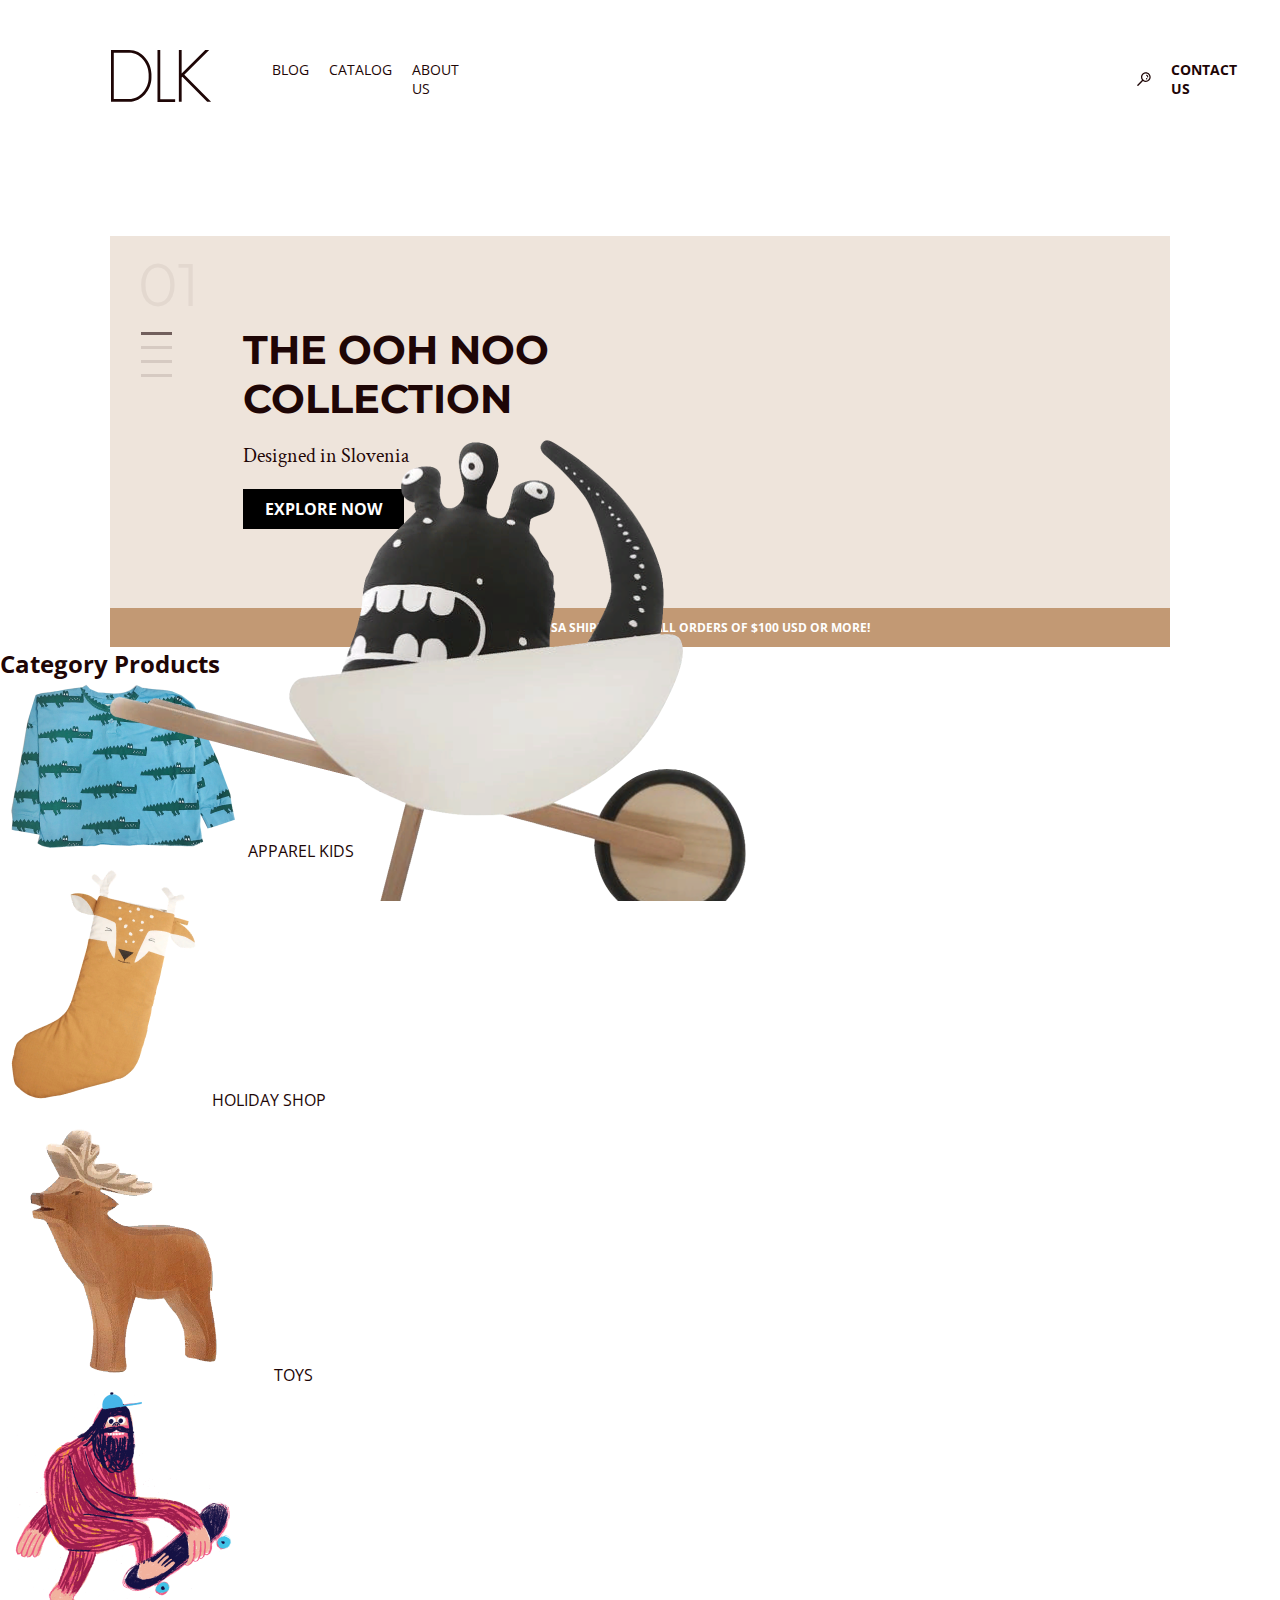
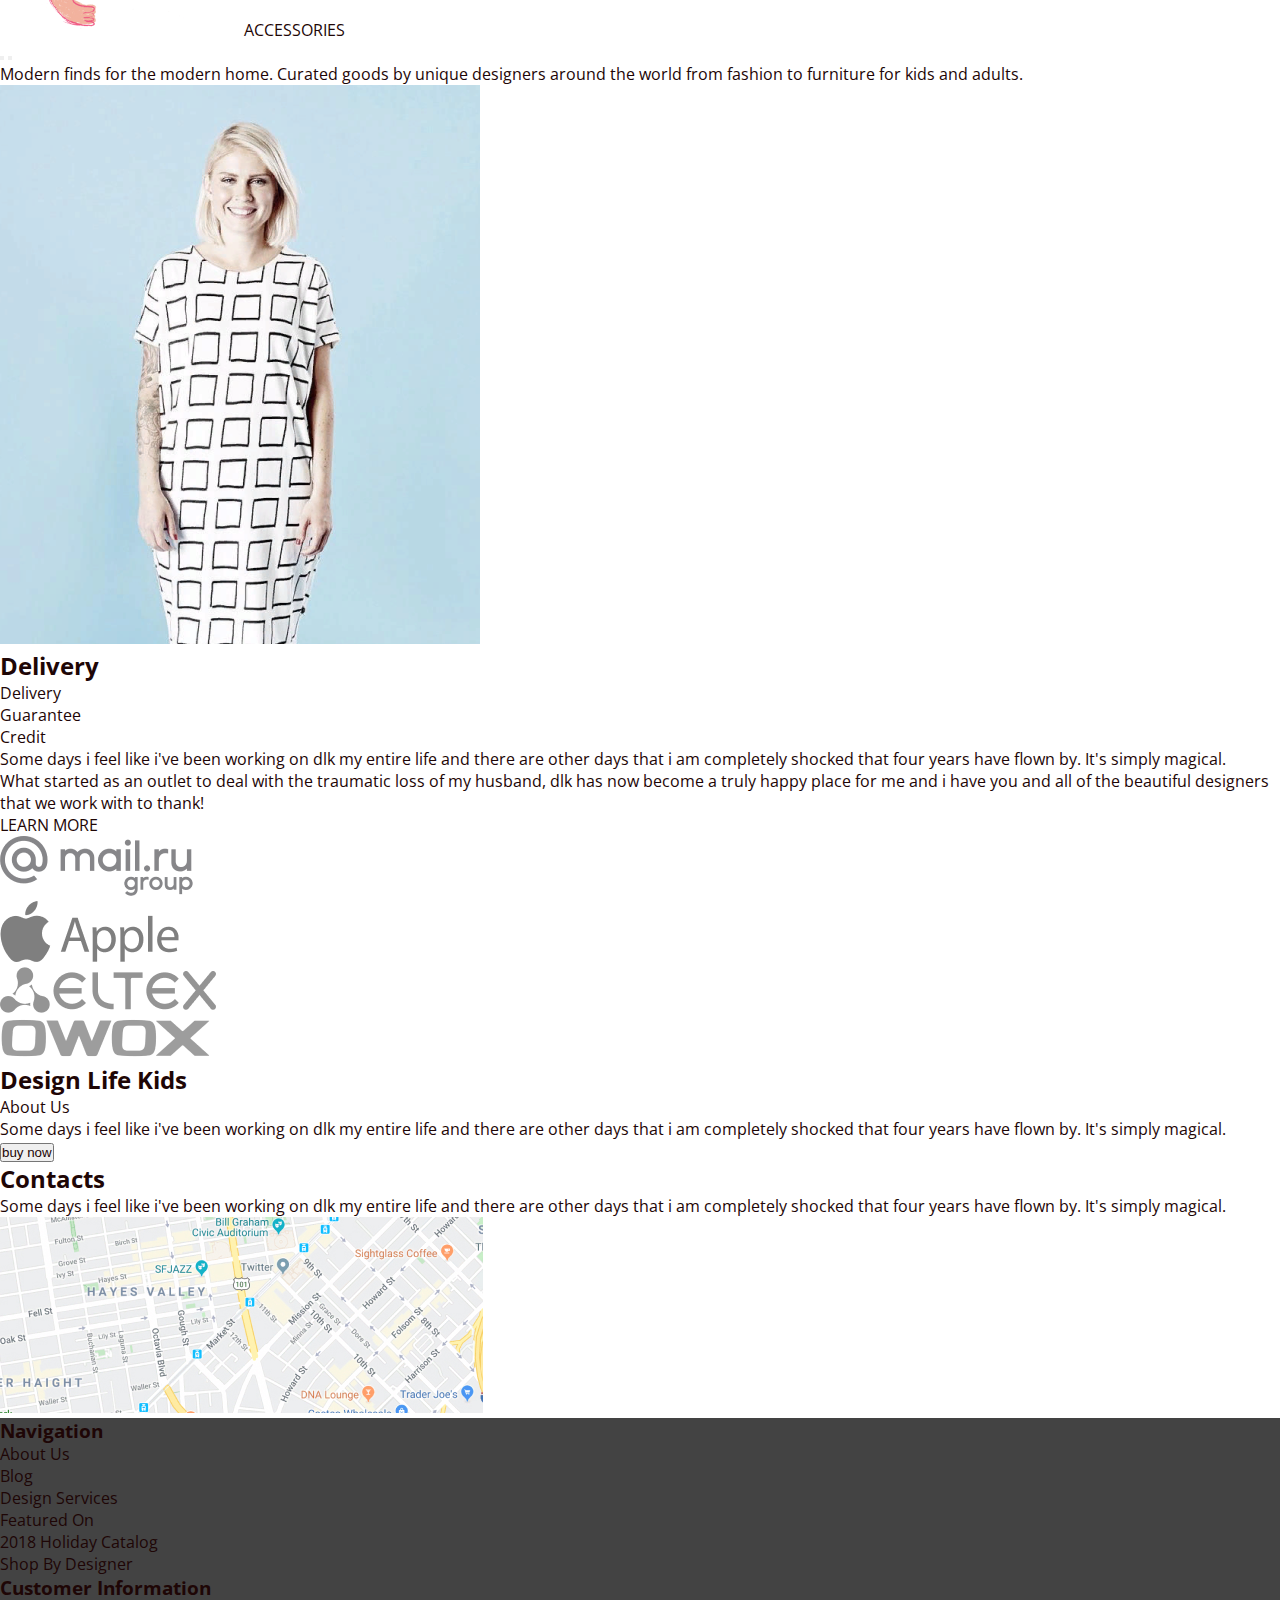
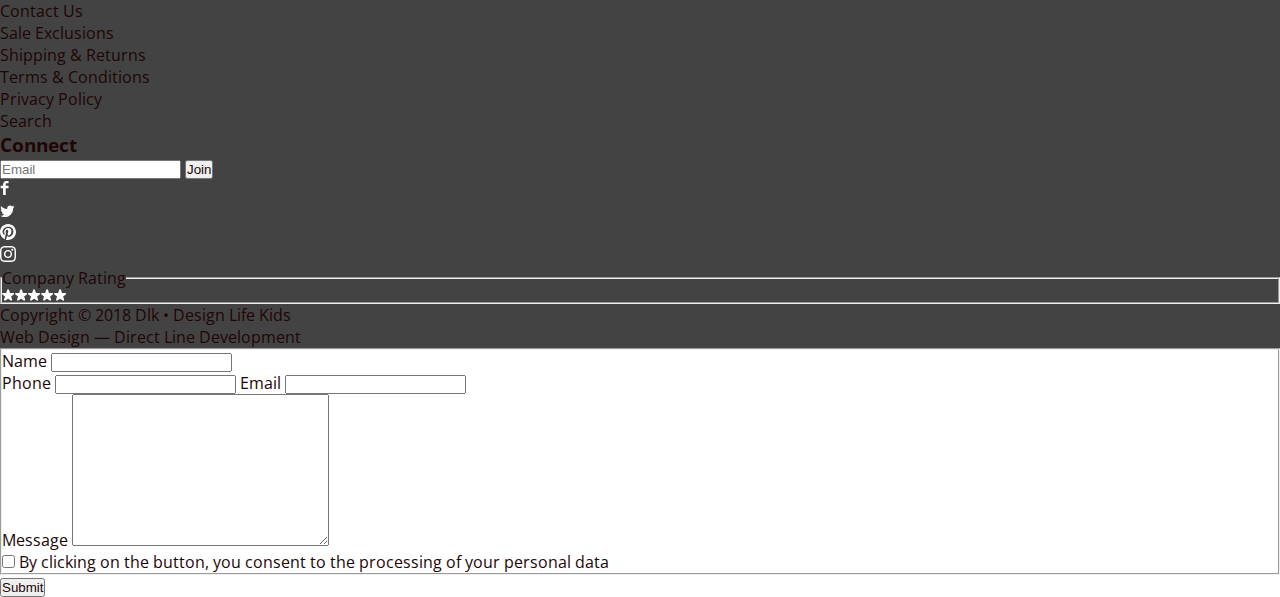
==== index.html @ d450fdfd "Стилизовала хедер и баннер" ====
<!DOCTYPE html>
<html lang="en">
<head>
    <meta charset="UTF-8">
    <meta http-equiv="X-UA-Compatible" content="IE=edge">
    <meta name="viewport" content="width=device-width, initial-scale=1.0">
    <link rel="preconnect" href="https://fonts.googleapis.com">
    <link rel="preconnect" href="https://fonts.gstatic.com" crossorigin>
    <link href="https://fonts.googleapis.com/css2?family=Open+Sans&display=swap" rel="stylesheet">
    <link href="https://fonts.googleapis.com/css2?family=Montserrat:wght@200;700&display=swap" rel="stylesheet">
    <link href="https://fonts.googleapis.com/css2?family=Crimson+Text:ital,wght@1,400;1,700&display=swap" rel="stylesheet">
    <link rel="stylesheet" href="/common.css">
    <link rel="stylesheet" href="/style.css">
    <title>DLK</title>
</head>
<body>
    <header class="header">
        <a href="/index.html">
            <svg width="102" height="52" viewBox="0 0 102 52" fill="none" xmlns="http://www.w3.org/2000/svg">
                <path fill-rule="evenodd" clip-rule="evenodd" d="M0.997559 0H19.1259C32.1442 0 41.4377 12.3713 41.4377 24.0356V27.7332C41.4377 39.3974 32.1442 51.7689 19.1259 51.7689H0.997559V0ZM38.6487 24.0356C38.6487 13.5132 30.2391 2.77333 19.1259 2.77333H3.78653V48.9956H19.1259C30.2391 48.9956 38.6487 38.2557 38.6487 27.7333V24.0356Z" fill="#1E0606"/>
                <path d="M47.4805 0H50.2694V49.2267H65.144V52H47.4805V0Z" fill="#1E0606"/>
                <path d="M68.8626 0V51.7689H71.6516V27.3833L72.3362 26.7025L97.1676 51.7689H101.083L74.3083 24.7414L99.1893 0H95.2451L71.6516 23.4612V0H68.8626Z" fill="#1E0606"/>
                </svg>
        </a>
        <nav class="nav">
          <ul class="nav__list">
            <li class="nav__list_item">
                <a href="/pages/blog.html">Blog</a>
            </li>
            <li class="nav__list_item">
                <a href="/pages/catalog.html">Catalog</a>
            </li>
            <li class="nav__list_item">
                <a href="#">About Us</a>
            </li>
          </ul>  
        </nav>
            <a href="/pages/contact.html" class="contact">
                <svg width="18" height="18" viewBox="0 0 18 18" fill="none" xmlns="http://www.w3.org/2000/svg">
                    <path d="M11.2614 0.26001C7.83851 0.26001 5.05615 3.08001 5.05615 6.52001C5.05615 7.98001 5.55657 9.30002 6.37727 10.38L0.492277 16.32C0.151988 16.68 0.151988 17.24 0.492277 17.58C0.67243 17.76 0.892618 17.84 1.1128 17.84C1.35301 17.84 1.57319 17.76 1.75334 17.58L7.63834 11.62C8.65921 12.36 9.90026 12.78 11.2414 12.78C14.6643 12.78 17.4467 9.96001 17.4467 6.52001C17.4667 3.06001 14.6843 0.26001 11.2614 0.26001ZM11.2614 11.2C8.71926 11.2 6.65751 9.10001 6.65751 6.52001C6.65751 3.94001 8.71926 1.84001 11.2614 1.84001C13.8036 1.84001 15.8653 3.94001 15.8653 6.52001C15.8653 9.10001 13.8036 11.2 11.2614 11.2ZM14.364 6.60001C14.324 6.94001 14.0238 7.20001 13.6835 7.20001C13.6434 7.20001 13.6234 7.20001 13.5834 7.20001C13.2031 7.14001 12.9428 6.80001 12.9829 6.42001C13.123 5.38001 11.962 4.84001 11.902 4.82001C11.5617 4.66001 11.4015 4.24001 11.5617 3.90001C11.7218 3.56001 12.1221 3.40001 12.4825 3.54001C12.5625 3.56001 14.6443 4.52001 14.364 6.60001ZM12.9028 8.12001C13.0429 8.26001 13.143 8.48002 13.143 8.68002C13.143 8.90002 13.0629 9.10001 12.9028 9.24002C12.7627 9.38002 12.5425 9.48002 12.3423 9.48002C12.1422 9.48002 11.922 9.40001 11.7819 9.24002C11.6417 9.10001 11.5417 8.88002 11.5417 8.68002C11.5417 8.48002 11.6217 8.26001 11.7819 8.12001C11.922 7.98001 12.1422 7.88002 12.3423 7.88002C12.5425 7.88002 12.7427 7.96001 12.9028 8.12001Z" fill="#1E0606"/>
                    </svg>
                    
                Contact  Us
            </a>
    </header>
    <main>
        <section class="container">
            <div class="banner__wrapper">
                <span class="banner__number">01</span>
            <ul class="banner__stick">
                <li>
                    <button class="stick-1"></button>
                </li>
                <li>
                    <button class="stick-2"></button>
                </li>
                <li>
                    <button class="stick-3"></button>
                </li>
                <li>
                    <button class="stick-4"></button>
                </li>
            </ul>
            <div class="banner__description">
                <h1>THE OOH NOO<br>COLLECTION</h1>
                <p class="design italic small">Designed in Slovenia</p>
                <a class="banner__link bold" href="#">EXPLORE NOW</a>
            </div>
            <img class="banner__image" src="/static/images/monster.png" alt="banner image">
            </div>
            <div class="banner__shipping">
                <p class="banner__shipping_text bold">Free (continental) USA shipping on all orders of $100 USD or more!</p>
            </div>
        </section>
        <section>
            <h2>Category Products</h2>
            <ul>
                <li>
                    <img src="/static/images/apparel_kids.png" alt="apparel kids pic">
                    <a href="#">APPAREL KIDS</a>
                </li>
                <li>
                    <img src="/static/images/holiday_shop.png" alt="holiday shop pic">
                    <a href="#">HOLIDAY SHOP</a>
                </li>
                <li>
                    <img src="/static/images/toys.png" alt="toys pic">
                    <a href="/pages/toys.html">TOYS</a>
                </li>
                <li>
                    <img src="/static/images/accessories.png" alt="accessories pic">
                    <a href="#">ACCESSORIES</a>
                </li>
            </ul>
            <div>
                <button type="button" class="button-left"></button>
                <button type="button" class="button-right"></button>
                <p>Modern finds for the modern home. Curated goods by unique designers around the world from fashion to furniture for kids and adults.</p>
            </div>
        </section>
        <section>
            <img src="/static/images/woman.png" alt="delivery section image">
            <h2>Delivery</h2>
            <p>Delivery</p>
            <p>Guarantee</p>
            <p>Credit</p>
            <p>Some days i feel like i've been working on dlk my entire life and there are other days that i am completely shocked that four years have flown by. It's simply magical.</p>
            <p>What started as an outlet to deal  with the traumatic loss of my husband, dlk has now become a truly happy place for me and i have you and all of the beautiful designers that we work with to thank!</p>
            <a href="#">LEARN MORE</a>
        </section>
        <section>
            <ul>
                <li>
                    <img src="/static/images/mail.png" alt="mail.ru group">
                </li>
                <li>
                    <img src="/static/images/apple.png" alt="apple">
                </li>
                <li>
                    <img src="/static/images/eltex.png" alt="eltex">
                </li>
                <li>
                    <img src="/static/images/owox.png" alt="owox">
                </li>
            </ul>
        </section>
        <section>
            <h2>Design Life Kids</h2>
            <p>About Us</p>
            <p>Some days i feel like i've been working on dlk my entire life and there are other days that i am completely shocked that four years have flown by. It's simply magical.  </p>
            <button type="button">buy now</button>
        </section>
        <section>
            <h2>Contacts</h2>
            <p>Some days i feel like i've been working on dlk my entire life and there are other days that i am completely shocked that four years have flown by. It's simply magical.</p>
            <img src="/static/images/map.jpg" alt="map">
        </section>
    </main>
    <footer class="footer">
        <section>
            <h3>Navigation</h3>
            <ul>
                <li>
                    <a href="#">About Us</a>
                </li>
                <li>
                    <a href="/pages/blog.html">Blog</a>
                </li>
                <li>
                    <a href="#">Design Services</a>
                </li>
                <li>
                    <a href="#">Featured On</a>
                </li>
                <li>
                    <a href="#">2018 Holiday Catalog</a>
                </li>
                <li>
                    <a href="#">Shop By Designer</a>
                </li>
            </ul>
        </section>
        <section>
            <h3>Customer Information</h3>
            <ul>
                <li>
                    <a href="/pages/contact.html">Contact Us</a>
                </li>
                <li>
                    <a href="#">Sale Exclusions</a>
                </li>
                <li>
                    <a href="#">Shipping & Returns</a>
                </li>
                <li>
                    <a href="#">Terms & Conditions</a>
                </li>
                <li>
                    <a href="#">Privacy Policy</a>
                </li>
                <li>
                    <a href="#">Search</a>
                </li>
            </ul>
        </section>
        <section>
            <h3>Connect</h3>
            <form action="#">
                <input type="email" placeholder="Email">
                <button type="submit">Join</button>
            </form>
            <ul>
                <li>
                    <a href="http://facebook.com">
                        <svg width="9" height="16" viewBox="0 0 9 16" fill="none" xmlns="http://www.w3.org/2000/svg">
                            <path fill-rule="evenodd" clip-rule="evenodd" d="M8.55271 3.36723H6.29671C6.03071 3.36723 5.73372 3.71723 5.73372 4.18523V5.81423H8.55271V8.13523H5.73372V15.1052H3.07071V8.13523H0.657715V5.81423H3.07071V4.44723C3.07071 2.48823 4.43171 0.894226 6.29671 0.894226H8.55271V3.36723Z" fill="white"/>
                        </svg>
                    </a>
                </li>
                <li>
                    <a href="http://twitter.com">
                        <svg width="15" height="13" viewBox="0 0 15 13" fill="none" xmlns="http://www.w3.org/2000/svg">
                            <path fill-rule="evenodd" clip-rule="evenodd" d="M13.1006 3.28912C13.1056 3.41612 13.1096 3.54312 13.1096 3.67212C13.1096 7.57612 10.1366 12.0781 4.70258 12.0781C3.03458 12.0781 1.48058 11.5881 0.173584 10.7501C0.406584 10.7771 0.641584 10.7911 0.879584 10.7911C2.26358 10.7911 3.53758 10.3181 4.54858 9.52512C3.25558 9.50212 2.16558 8.64812 1.78758 7.47512C1.96858 7.51012 2.15458 7.52712 2.34458 7.52712C2.61358 7.52712 2.87458 7.49212 3.12258 7.42412C1.77158 7.15212 0.751584 5.95912 0.751584 4.52712V4.49012C1.15058 4.71112 1.60758 4.84412 2.09158 4.85912C1.29858 4.33012 0.777584 3.42612 0.777584 2.40012C0.777584 1.85912 0.922584 1.35212 1.17658 0.916122C2.63258 2.70312 4.81058 3.87912 7.26558 4.00212C7.21558 3.78512 7.19058 3.56012 7.19058 3.32812C7.19058 1.69712 8.51258 0.375122 10.1446 0.375122C10.9936 0.375122 11.7616 0.732122 12.2996 1.30712C12.9736 1.17612 13.6056 0.930122 14.1766 0.590122C13.9556 1.28112 13.4886 1.85912 12.8766 2.22512C13.4746 2.15412 14.0446 1.99612 14.5756 1.76012C14.1776 2.35212 13.6776 2.87312 13.1006 3.28912Z" fill="white"/>
                        </svg>
                    </a>
                </li>
                <li>
                    <a href="http://pinterest.com">
                        <svg width="16" height="16" viewBox="0 0 16 16" fill="none" xmlns="http://www.w3.org/2000/svg">
                            <path fill-rule="evenodd" clip-rule="evenodd" d="M8.00047 0C3.58252 0 0 3.58158 0 8.00047C0 11.2754 1.97001 14.0902 4.78956 15.3273C4.76698 14.7694 4.78579 14.0977 4.92785 13.49C5.08214 12.8408 5.95708 9.1313 5.95708 9.1313C5.95708 9.1313 5.70212 8.62045 5.70212 7.865C5.70212 6.6796 6.38984 5.79432 7.24502 5.79432C7.97225 5.79432 8.3241 6.34092 8.3241 6.99571C8.3241 7.7267 7.85747 8.82084 7.61757 9.83407C7.41718 10.6836 8.04281 11.3751 8.88011 11.3751C10.3957 11.3751 11.4165 9.42859 11.4165 7.12177C11.4165 5.36908 10.2358 4.05668 8.08796 4.05668C5.66167 4.05668 4.14982 5.86582 4.14982 7.88663C4.14982 8.5847 4.35491 9.07579 4.67666 9.45587C4.82531 9.6318 4.84506 9.70142 4.79144 9.90275C4.75381 10.0486 4.66537 10.4042 4.62868 10.5444C4.57506 10.7466 4.41136 10.82 4.22885 10.7448C3.11025 10.2885 2.58999 9.0645 2.58999 7.68813C2.58999 5.41612 4.50638 2.68972 8.30717 2.68972C11.3619 2.68972 13.3724 4.90151 13.3724 7.27324C13.3724 10.4117 11.6282 12.7562 9.05509 12.7562C8.19239 12.7562 7.37955 12.2895 7.10108 11.7599C7.10108 11.7599 6.63633 13.6029 6.53848 13.9585C6.36914 14.5747 6.03704 15.1919 5.73317 15.6717C6.45287 15.8843 7.21303 16 8.00047 16C12.4184 16 16 12.4184 16 8.00047C16 3.58158 12.4184 0 8.00047 0Z" fill="white"/>
                        </svg>
                    </a>
                </li>
                <li>
                    <a href="http://instagram.com">
                        <svg width="16" height="16" viewBox="0 0 16 16" fill="none" xmlns="http://www.w3.org/2000/svg">
                            <path fill-rule="evenodd" clip-rule="evenodd" d="M8.00003 0C5.82733 0 5.5549 0.0092 4.70163 0.0481333C3.8501 0.0869667 3.26857 0.222233 2.7597 0.42C2.23363 0.624433 1.7875 0.897967 1.3427 1.3427C0.897967 1.7875 0.624433 2.23363 0.42 2.7597C0.222233 3.26857 0.0869667 3.8501 0.0481333 4.7016C0.0092 5.5549 0 5.82733 0 8C0 10.1727 0.0092 10.4451 0.0481333 11.2984C0.0869667 12.1499 0.222233 12.7314 0.42 13.2403C0.624433 13.7664 0.897967 14.2125 1.3427 14.6573C1.7875 15.102 2.23363 15.3756 2.7597 15.58C3.26857 15.7778 3.8501 15.913 4.70163 15.9519C5.5549 15.9908 5.82733 16 8.00003 16C10.1727 16 10.4451 15.9908 11.2984 15.9519C12.1499 15.913 12.7314 15.7778 13.2403 15.58C13.7664 15.3756 14.2125 15.102 14.6573 14.6573C15.102 14.2125 15.3756 13.7664 15.58 13.2403C15.7778 12.7314 15.913 12.1499 15.9519 11.2984C15.9908 10.4451 16 10.1727 16 8C16 5.82733 15.9908 5.5549 15.9519 4.7016C15.913 3.8501 15.7778 3.26857 15.58 2.7597C15.3756 2.23363 15.102 1.7875 14.6573 1.3427C14.2125 0.897967 13.7664 0.624433 13.2403 0.42C12.7314 0.222233 12.1499 0.0869667 11.2984 0.0481333C10.4451 0.0092 10.1727 0 8.00003 0ZM8.00003 1.44143C10.1361 1.44143 10.3891 1.4496 11.2327 1.4881C12.0127 1.52367 12.4363 1.65397 12.7182 1.76353C13.0916 1.90867 13.3581 2.08203 13.638 2.362C13.918 2.6419 14.0913 2.9084 14.2365 3.28183C14.346 3.56373 14.4763 3.98733 14.5119 4.7673C14.5504 5.61087 14.5586 5.8639 14.5586 8C14.5586 10.1361 14.5504 10.3891 14.5119 11.2327C14.4763 12.0127 14.346 12.4363 14.2365 12.7182C14.0913 13.0916 13.918 13.3581 13.638 13.638C13.3581 13.918 13.0916 14.0913 12.7182 14.2365C12.4363 14.346 12.0127 14.4763 11.2327 14.5119C10.3892 14.5504 10.1363 14.5586 8.00003 14.5586C5.86373 14.5586 5.61077 14.5504 4.7673 14.5119C3.98733 14.4763 3.56373 14.346 3.28183 14.2365C2.9084 14.0913 2.64193 13.918 2.36197 13.638C2.08207 13.3581 1.90867 13.0916 1.76353 12.7182C1.65397 12.4363 1.52367 12.0127 1.4881 11.2327C1.4496 10.3891 1.44143 10.1361 1.44143 8C1.44143 5.8639 1.4496 5.61087 1.4881 4.7673C1.52367 3.98733 1.65397 3.56373 1.76353 3.28183C1.90867 2.9084 2.08203 2.6419 2.36197 2.362C2.64193 2.08203 2.9084 1.90867 3.28183 1.76353C3.56373 1.65397 3.98733 1.52367 4.7673 1.4881C5.61087 1.4496 5.8639 1.44143 8.00003 1.44143ZM3.8919 8C3.8919 5.73113 5.73113 3.8919 8.00003 3.8919C10.2689 3.8919 12.1081 5.73113 12.1081 8C12.1081 10.2689 10.2689 12.1081 8.00003 12.1081C5.73113 12.1081 3.8919 10.2689 3.8919 8ZM8.00003 10.6667C6.52723 10.6667 5.33333 9.47277 5.33333 8C5.33333 6.52723 6.52723 5.33333 8.00003 5.33333C9.47277 5.33333 10.6667 6.52723 10.6667 8C10.6667 9.47277 9.47277 10.6667 8.00003 10.6667ZM12.2704 4.68957C12.8006 4.68957 13.2304 4.2598 13.2304 3.7296C13.2304 3.1994 12.8006 2.76957 12.2704 2.76957C11.7402 2.76957 11.3104 3.1994 11.3104 3.7296C11.3104 4.2598 11.7402 4.68957 12.2704 4.68957Z" fill="white"/>
                        </svg>
                    </a>
                </li>
            </ul>
        </section>
            <fieldset>
                <legend>Company Rating</legend>
                <div class="rating_group">
                    <input class="rating_star" type="radio" name="rating">
                    <input class="rating_star" type="radio" name="rating">
                    <input class="rating_star" type="radio" name="rating">
                    <input class="rating_star" type="radio" name="rating">
                    <input class="rating_star" type="radio" name="rating">
                </div>
            </fieldset>
            <p>Copyright © 2018 Dlk • Design Life Kids</p>
            <p>Web Design — Direct Line Development</p>
    </footer>
    <!--PopUp-->
    <form action="#">
        <fieldset>
            <div>
                <label for="name">Name</label>
                <input type="text" id="name">
            </div>
            <div>
                <label for="phone">Phone</label>
                <input type="tel" id="phone">
                <label for="email">Email</label>
                <input type="email" id="email">
            </div>
            <div>
                <label for="message">Message</label>
                <textarea id="message" cols="30" rows="10"></textarea>
            </div>
            <div>
                <input type="checkbox" id="personal data">
        <label for="personal data">By clicking on the button, you consent to the processing of your personal data</label>
            </div>
        </fieldset>    
        <button type="submit">Submit</button>
    </form>
</body>
</html>
---- common.css ----
/* сброс стилей по умолчанию */

body{
    font-family: 'Open Sans', sans-serif;;
}

* {
    list-style-type: none;
    text-decoration: none;
    color: #1E0606;
    padding: 0;
    box-sizing: border-box;
    margin: 0;
}

.container{
    max-width: 1180px;
    margin: 0 110px;
}

/* стили для хедера */

.header{
    display: flex;
    margin: 50px 110px 0 110px;
    align-items: center;
    text-transform: uppercase;
}

.nav__list{
    display: flex;
    font-size: 14px;
}

.nav__list_item:nth-of-type(1){
    margin-left: 60px;
}

.nav__list_item:nth-of-type(3){
    margin-right: 678px;
}

.nav__list_item{
    margin-right: 20px;
}

.contact{
    display: flex;
    align-items: center;
    column-gap: 20px;
    font-weight: 700;
    font-size: 14px;
    padding-right: 0;
}

/* стили для текста */

h1{
    font-family: 'Montserrat', sans-serif;
    font-weight: 700;
    font-size: 40px;
}

.italic{
    font-family: 'Crimson Text', serif;
}

.small{
    font-size: 20px;
}

.big{
    font-size: 26px;
}

.bold{
    font-weight: 700;
}

/* стили для футера */

.footer{
    background-color: #434343;
}

.rating_group{
    position: relative;
    width: 65px;
    height: 13px;
    background-image: url(/static/icons/star.svg);
    background-size: 13px auto;
    background-repeat: repeat-x;
}

.rating_star{
    position: absolute;
    top: 0;
    left: 0;
    width: 13px;
    height: 13px;
    appearance: none;
    font-size: inherit;
    margin: 0;
}

.rating_star:nth-of-type(1){
    z-index: 5; 
    width: 13px;   
}

.rating_star:nth-of-type(2){
    z-index: 4; 
    width: 26px;   
}

.rating_star:nth-of-type(3){
    z-index: 3;
    width: 39px;    
}

.rating_star:nth-of-type(4){
    z-index: 2;
    width: 52px;    
}

.rating_star:nth-of-type(5){
    z-index: 1; 
    width: 65px;   
}
---- style.css ----
.banner__wrapper{
    background-color: #EEE4DB;
    height: 372px;
    margin-top: 129px;
}

.banner__number{
    font-family: 'Montserrat', sans-serif;
    font-size: 60px;
    color: rgba(30, 6, 6, 0.05);
    position: absolute;
    width: 61px;
    height: 74px;
    left: 138px;
    top: 248px;
}

.stick-1, .stick-2, .stick-3, .stick-4{
    position: absolute;
    width: 31px;
    height: 3px;
    left: 141px;
    border: none;
} 

.stick-1{
    top: 332px;
    background: rgba(30, 6, 6, 0.6);
}

.stick-2, .stick-3, .stick-4{
    background: #D6CAC2;
}

.stick-2{
    top: 346px;
}

.stick-3{
    top: 360px;
}

.stick-4{
    top: 374px;
}

.banner__description{
    display: inline-block;
    margin-left: 133px;
    margin-top: 89px;
}

.design{
    margin-top: 20px;
}

.banner__link{
    color: white;
    font-size: 16px;
    background-color: #000;
    padding: 9px 22px;
    margin-top: 20px;
    display: inline-block;
}

.banner__shipping{
    background-color: #C29974;
    display: flex;
    height: 39px;
    align-items: center;
    justify-content: center;
}

.banner__shipping_text{
    color: white;
    text-transform: uppercase;
    font-size: 12px;
}

.banner__image{
    position: relative;
    right: 0;
    bottom: 89px;
    display: inline-block;
    vertical-align: top;
}
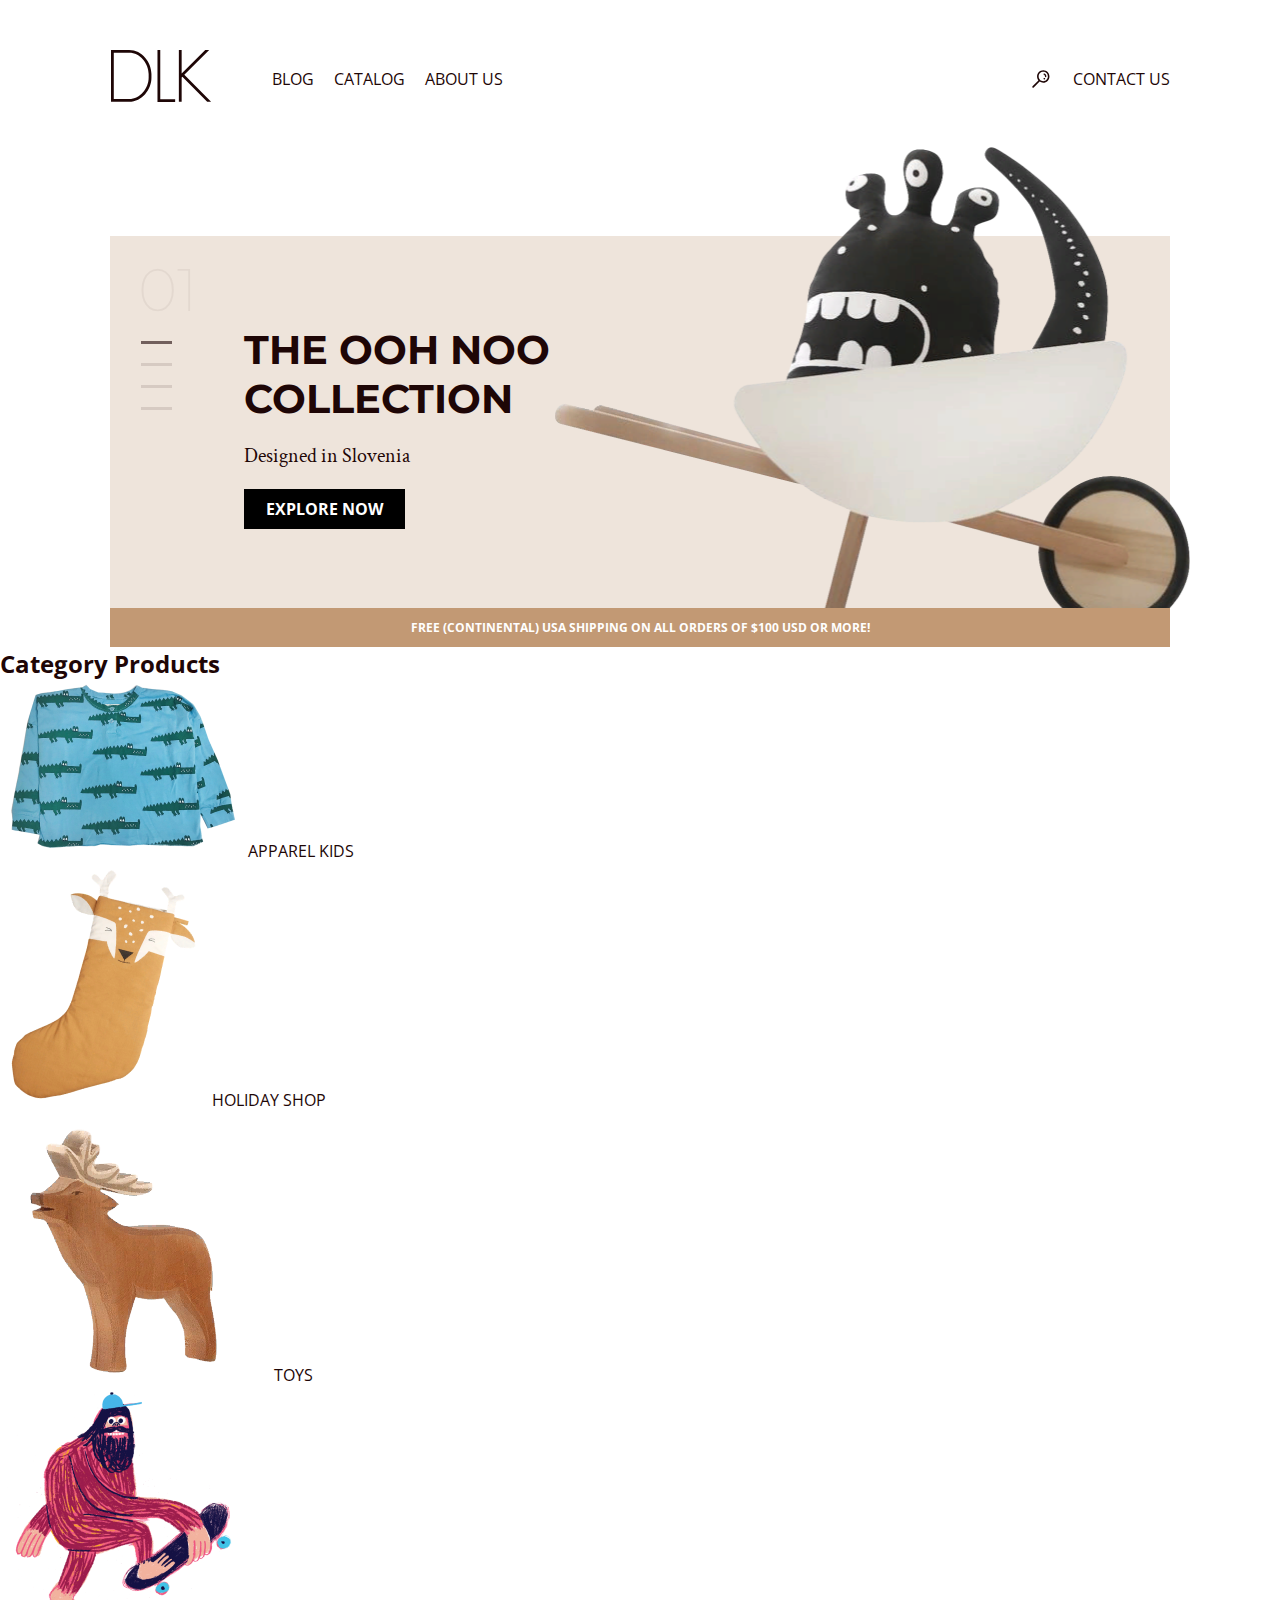
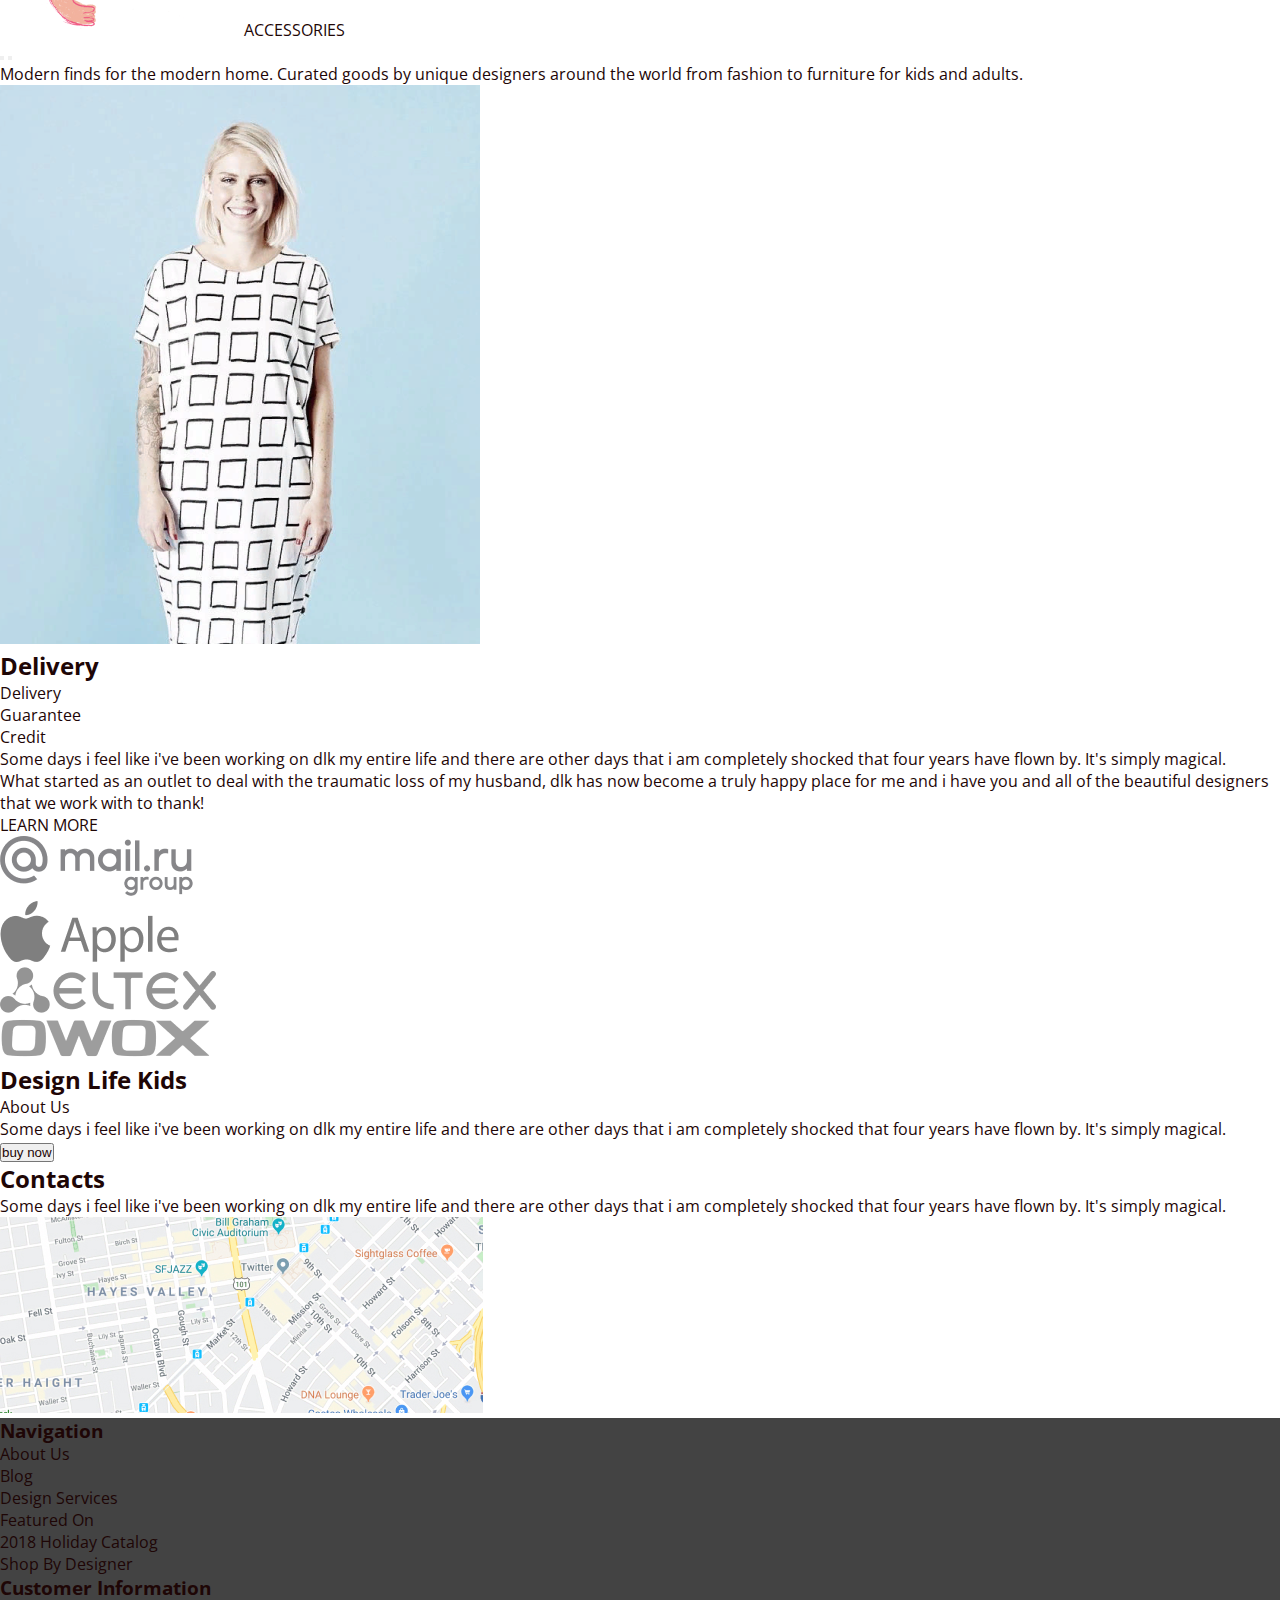
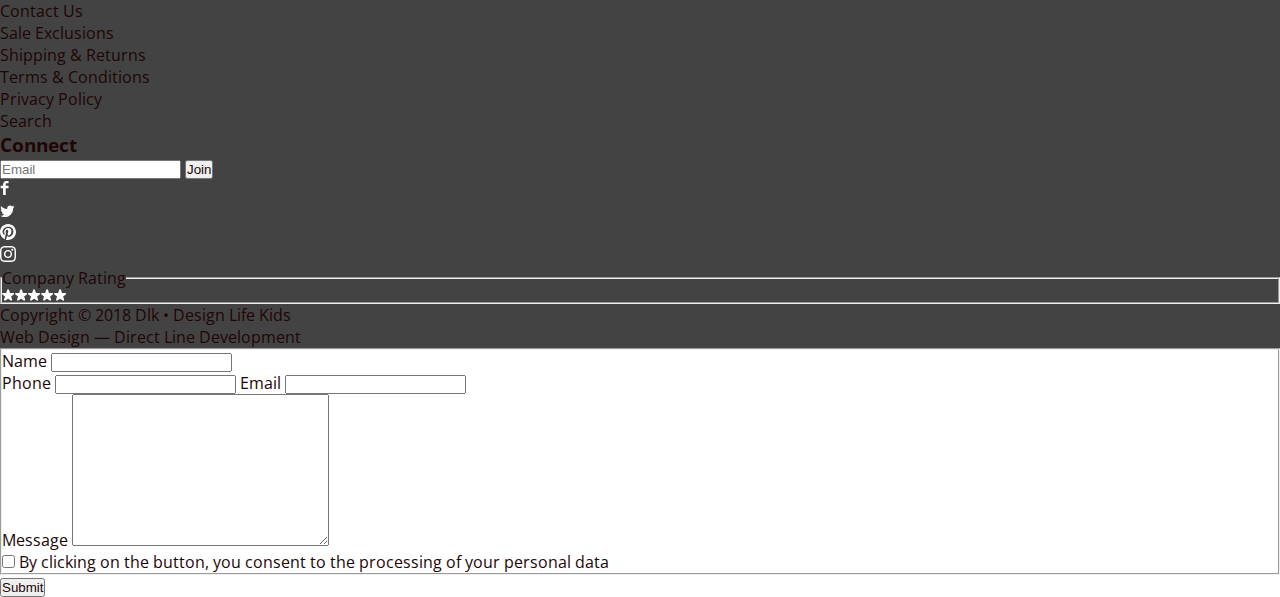
==== commit d1479e1c: "Merge pull request #10 from likonstantinova/main" ====
--- a/index.html
+++ b/index.html
@@ -14,27 +14,29 @@
     <title>DLK</title>
 </head>
 <body>
-    <header class="header">
-        <a href="/index.html">
-            <svg width="102" height="52" viewBox="0 0 102 52" fill="none" xmlns="http://www.w3.org/2000/svg">
-                <path fill-rule="evenodd" clip-rule="evenodd" d="M0.997559 0H19.1259C32.1442 0 41.4377 12.3713 41.4377 24.0356V27.7332C41.4377 39.3974 32.1442 51.7689 19.1259 51.7689H0.997559V0ZM38.6487 24.0356C38.6487 13.5132 30.2391 2.77333 19.1259 2.77333H3.78653V48.9956H19.1259C30.2391 48.9956 38.6487 38.2557 38.6487 27.7333V24.0356Z" fill="#1E0606"/>
-                <path d="M47.4805 0H50.2694V49.2267H65.144V52H47.4805V0Z" fill="#1E0606"/>
-                <path d="M68.8626 0V51.7689H71.6516V27.3833L72.3362 26.7025L97.1676 51.7689H101.083L74.3083 24.7414L99.1893 0H95.2451L71.6516 23.4612V0H68.8626Z" fill="#1E0606"/>
-                </svg>
-        </a>
-        <nav class="nav">
-          <ul class="nav__list">
-            <li class="nav__list_item">
-                <a href="/pages/blog.html">Blog</a>
-            </li>
-            <li class="nav__list_item">
-                <a href="/pages/catalog.html">Catalog</a>
-            </li>
-            <li class="nav__list_item">
-                <a href="#">About Us</a>
-            </li>
-          </ul>  
-        </nav>
+    <header class="header container">
+        <div class="nav__wrapper">
+            <a href="/index.html">
+                <svg width="102" height="52" viewBox="0 0 102 52" fill="none" xmlns="http://www.w3.org/2000/svg">
+                    <path fill-rule="evenodd" clip-rule="evenodd" d="M0.997559 0H19.1259C32.1442 0 41.4377 12.3713 41.4377 24.0356V27.7332C41.4377 39.3974 32.1442 51.7689 19.1259 51.7689H0.997559V0ZM38.6487 24.0356C38.6487 13.5132 30.2391 2.77333 19.1259 2.77333H3.78653V48.9956H19.1259C30.2391 48.9956 38.6487 38.2557 38.6487 27.7333V24.0356Z" fill="#1E0606"/>
+                    <path d="M47.4805 0H50.2694V49.2267H65.144V52H47.4805V0Z" fill="#1E0606"/>
+                    <path d="M68.8626 0V51.7689H71.6516V27.3833L72.3362 26.7025L97.1676 51.7689H101.083L74.3083 24.7414L99.1893 0H95.2451L71.6516 23.4612V0H68.8626Z" fill="#1E0606"/>
+                    </svg>
+            </a>
+            <nav class="nav">
+              <ul class="nav__list">
+                <li class="nav__list_item">
+                    <a href="/pages/blog.html">Blog</a>
+                </li>
+                <li class="nav__list_item">
+                    <a href="/pages/catalog.html">Catalog</a>
+                </li>
+                <li class="nav__list_item">
+                    <a href="#">About Us</a>
+                </li>
+              </ul>  
+            </nav>
+        </div>
             <a href="/pages/contact.html" class="contact">
                 <svg width="18" height="18" viewBox="0 0 18 18" fill="none" xmlns="http://www.w3.org/2000/svg">
                     <path d="M11.2614 0.26001C7.83851 0.26001 5.05615 3.08001 5.05615 6.52001C5.05615 7.98001 5.55657 9.30002 6.37727 10.38L0.492277 16.32C0.151988 16.68 0.151988 17.24 0.492277 17.58C0.67243 17.76 0.892618 17.84 1.1128 17.84C1.35301 17.84 1.57319 17.76 1.75334 17.58L7.63834 11.62C8.65921 12.36 9.90026 12.78 11.2414 12.78C14.6643 12.78 17.4467 9.96001 17.4467 6.52001C17.4667 3.06001 14.6843 0.26001 11.2614 0.26001ZM11.2614 11.2C8.71926 11.2 6.65751 9.10001 6.65751 6.52001C6.65751 3.94001 8.71926 1.84001 11.2614 1.84001C13.8036 1.84001 15.8653 3.94001 15.8653 6.52001C15.8653 9.10001 13.8036 11.2 11.2614 11.2ZM14.364 6.60001C14.324 6.94001 14.0238 7.20001 13.6835 7.20001C13.6434 7.20001 13.6234 7.20001 13.5834 7.20001C13.2031 7.14001 12.9428 6.80001 12.9829 6.42001C13.123 5.38001 11.962 4.84001 11.902 4.82001C11.5617 4.66001 11.4015 4.24001 11.5617 3.90001C11.7218 3.56001 12.1221 3.40001 12.4825 3.54001C12.5625 3.56001 14.6443 4.52001 14.364 6.60001ZM12.9028 8.12001C13.0429 8.26001 13.143 8.48002 13.143 8.68002C13.143 8.90002 13.0629 9.10001 12.9028 9.24002C12.7627 9.38002 12.5425 9.48002 12.3423 9.48002C12.1422 9.48002 11.922 9.40001 11.7819 9.24002C11.6417 9.10001 11.5417 8.88002 11.5417 8.68002C11.5417 8.48002 11.6217 8.26001 11.7819 8.12001C11.922 7.98001 12.1422 7.88002 12.3423 7.88002C12.5425 7.88002 12.7427 7.96001 12.9028 8.12001Z" fill="#1E0606"/>
@@ -46,21 +48,23 @@
     <main>
         <section class="container">
             <div class="banner__wrapper">
+            <div class="banner__switcher">
                 <span class="banner__number">01</span>
-            <ul class="banner__stick">
-                <li>
-                    <button class="stick-1"></button>
-                </li>
-                <li>
-                    <button class="stick-2"></button>
-                </li>
-                <li>
-                    <button class="stick-3"></button>
-                </li>
-                <li>
-                    <button class="stick-4"></button>
-                </li>
-            </ul>
+                <ul class="banner__stick">
+                    <li>
+                        <button class="stick-1"></button>
+                    </li>
+                    <li>
+                        <button class="stick-2"></button>
+                    </li>
+                    <li>
+                        <button class="stick-3"></button>
+                    </li>
+                    <li>
+                        <button class="stick-4"></button>
+                    </li>
+                </ul>
+            </div>
             <div class="banner__description">
                 <h1>THE OOH NOO<br>COLLECTION</h1>
                 <p class="design italic small">Designed in Slovenia</p>
--- a/common.css
+++ b/common.css
@@ -1,7 +1,7 @@
 /* сброс стилей по умолчанию */
 
 body{
-    font-family: 'Open Sans', sans-serif;;
+    font-family: 'Open Sans', sans-serif;
 }
 
 * {
@@ -25,32 +25,24 @@
     margin: 50px 110px 0 110px;
     align-items: center;
     text-transform: uppercase;
+    justify-content: space-between;
+}
+
+.nav__wrapper{
+    display: flex;
+    align-items: center;
 }
 
 .nav__list{
     display: flex;
-    font-size: 14px;
-}
-
-.nav__list_item:nth-of-type(1){
+    column-gap: 20px;
     margin-left: 60px;
-}
-
-.nav__list_item:nth-of-type(3){
-    margin-right: 678px;
-}
-
-.nav__list_item{
-    margin-right: 20px;
 }
 
 .contact{
     display: flex;
     align-items: center;
-    column-gap: 20px;
-    font-weight: 700;
-    font-size: 14px;
-    padding-right: 0;
+    column-gap: 23px;
 }
 
 /* стили для текста */
--- a/style.css
+++ b/style.css
@@ -2,52 +2,50 @@
     background-color: #EEE4DB;
     height: 372px;
     margin-top: 129px;
+    display: flex;
+    position: relative;
+}
+
+.banner__switcher{
+    display: flex;
+    flex-direction: column;
+    padding-left: 28px;
+    width: 90px;
 }
 
 .banner__number{
     font-family: 'Montserrat', sans-serif;
     font-size: 60px;
+    font-weight: 200;
     color: rgba(30, 6, 6, 0.05);
-    position: absolute;
-    width: 61px;
-    height: 74px;
-    left: 138px;
-    top: 248px;
+    line-height: 74px;
+    padding-top: 17px;
+}
+
+.banner__stick{
+    display: flex;
+    flex-direction: column;
+    column-gap: 11px;
+    padding-left: 3px;
 }
 
 .stick-1, .stick-2, .stick-3, .stick-4{
-    position: absolute;
     width: 31px;
     height: 3px;
-    left: 141px;
     border: none;
-} 
+}
 
 .stick-1{
-    top: 332px;
     background: rgba(30, 6, 6, 0.6);
 }
 
-.stick-2, .stick-3, .stick-4{
+.stick-2, .stick-3, .stick-4 {
     background: #D6CAC2;
 }
 
-.stick-2{
-    top: 346px;
-}
-
-.stick-3{
-    top: 360px;
-}
-
-.stick-4{
-    top: 374px;
-}
-
 .banner__description{
-    display: inline-block;
-    margin-left: 133px;
     margin-top: 89px;
+    margin-left: 44px;
 }
 
 .design{
@@ -63,6 +61,14 @@
     display: inline-block;
 }
 
+.banner__image{
+    width: 635px;
+    height: 461px;
+    position: absolute;
+    bottom: 0;
+    left: 445px;
+}
+
 .banner__shipping{
     background-color: #C29974;
     display: flex;
@@ -76,11 +82,3 @@
     text-transform: uppercase;
     font-size: 12px;
 }
-
-.banner__image{
-    position: relative;
-    right: 0;
-    bottom: 89px;
-    display: inline-block;
-    vertical-align: top;
-}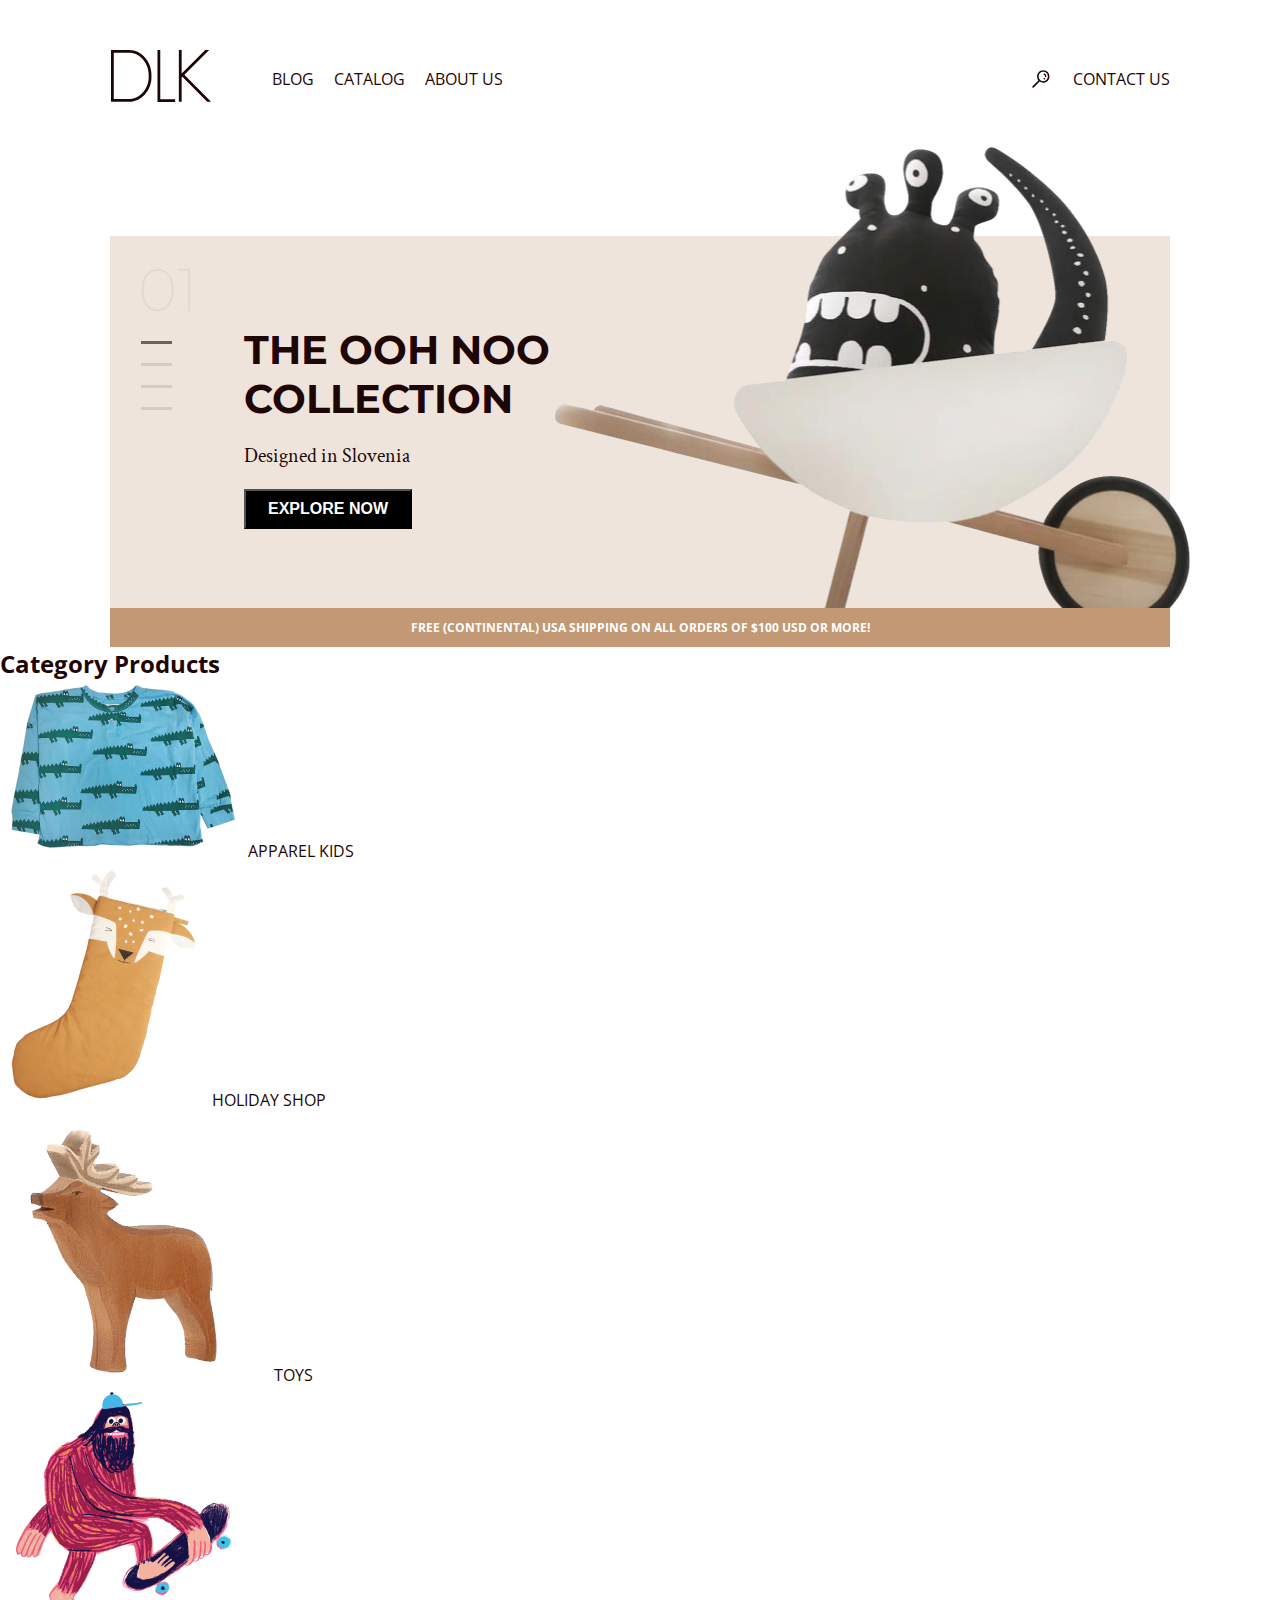
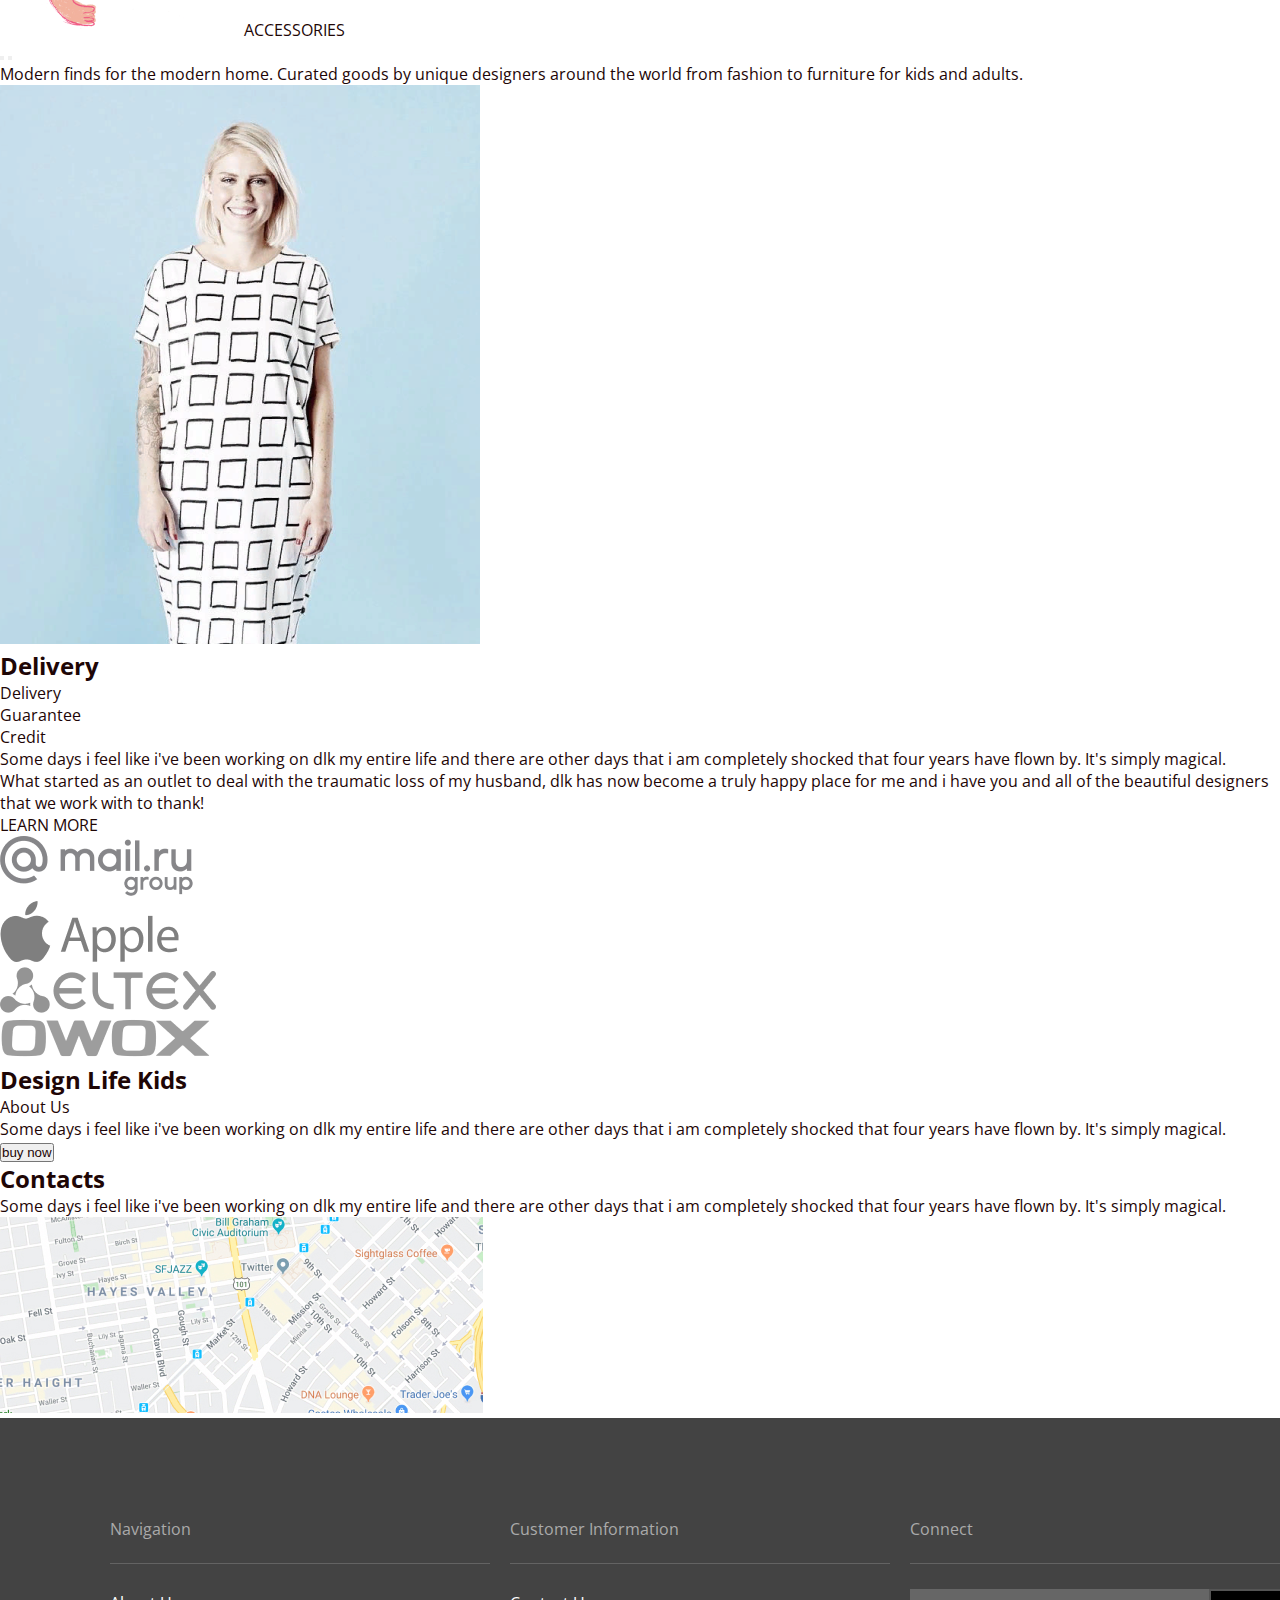
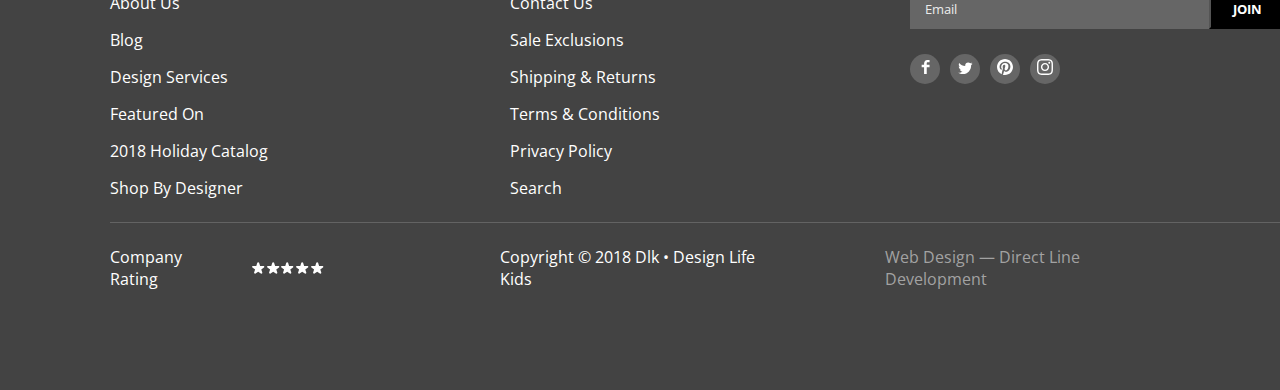
==== commit 7f41affa: "Стилизовала футер" ====
--- a/index.html
+++ b/index.html
@@ -68,7 +68,7 @@
             <div class="banner__description">
                 <h1>THE OOH NOO<br>COLLECTION</h1>
                 <p class="design italic small">Designed in Slovenia</p>
-                <a class="banner__link bold" href="#">EXPLORE NOW</a>
+                <button type="button" class="banner__link bold" href="#">EXPLORE NOW</button>
             </div>
             <img class="banner__image" src="/static/images/monster.png" alt="banner image">
             </div>
@@ -141,104 +141,112 @@
         </section>
     </main>
     <footer class="footer">
-        <section>
-            <h3>Navigation</h3>
-            <ul>
-                <li>
-                    <a href="#">About Us</a>
-                </li>
-                <li>
-                    <a href="/pages/blog.html">Blog</a>
-                </li>
-                <li>
-                    <a href="#">Design Services</a>
-                </li>
-                <li>
-                    <a href="#">Featured On</a>
-                </li>
-                <li>
-                    <a href="#">2018 Holiday Catalog</a>
-                </li>
-                <li>
-                    <a href="#">Shop By Designer</a>
-                </li>
-            </ul>
-        </section>
-        <section>
-            <h3>Customer Information</h3>
-            <ul>
-                <li>
-                    <a href="/pages/contact.html">Contact Us</a>
-                </li>
-                <li>
-                    <a href="#">Sale Exclusions</a>
-                </li>
-                <li>
-                    <a href="#">Shipping & Returns</a>
-                </li>
-                <li>
-                    <a href="#">Terms & Conditions</a>
-                </li>
-                <li>
-                    <a href="#">Privacy Policy</a>
-                </li>
-                <li>
-                    <a href="#">Search</a>
-                </li>
-            </ul>
-        </section>
-        <section>
-            <h3>Connect</h3>
-            <form action="#">
-                <input type="email" placeholder="Email">
-                <button type="submit">Join</button>
-            </form>
-            <ul>
-                <li>
-                    <a href="http://facebook.com">
-                        <svg width="9" height="16" viewBox="0 0 9 16" fill="none" xmlns="http://www.w3.org/2000/svg">
-                            <path fill-rule="evenodd" clip-rule="evenodd" d="M8.55271 3.36723H6.29671C6.03071 3.36723 5.73372 3.71723 5.73372 4.18523V5.81423H8.55271V8.13523H5.73372V15.1052H3.07071V8.13523H0.657715V5.81423H3.07071V4.44723C3.07071 2.48823 4.43171 0.894226 6.29671 0.894226H8.55271V3.36723Z" fill="white"/>
-                        </svg>
-                    </a>
-                </li>
-                <li>
-                    <a href="http://twitter.com">
-                        <svg width="15" height="13" viewBox="0 0 15 13" fill="none" xmlns="http://www.w3.org/2000/svg">
-                            <path fill-rule="evenodd" clip-rule="evenodd" d="M13.1006 3.28912C13.1056 3.41612 13.1096 3.54312 13.1096 3.67212C13.1096 7.57612 10.1366 12.0781 4.70258 12.0781C3.03458 12.0781 1.48058 11.5881 0.173584 10.7501C0.406584 10.7771 0.641584 10.7911 0.879584 10.7911C2.26358 10.7911 3.53758 10.3181 4.54858 9.52512C3.25558 9.50212 2.16558 8.64812 1.78758 7.47512C1.96858 7.51012 2.15458 7.52712 2.34458 7.52712C2.61358 7.52712 2.87458 7.49212 3.12258 7.42412C1.77158 7.15212 0.751584 5.95912 0.751584 4.52712V4.49012C1.15058 4.71112 1.60758 4.84412 2.09158 4.85912C1.29858 4.33012 0.777584 3.42612 0.777584 2.40012C0.777584 1.85912 0.922584 1.35212 1.17658 0.916122C2.63258 2.70312 4.81058 3.87912 7.26558 4.00212C7.21558 3.78512 7.19058 3.56012 7.19058 3.32812C7.19058 1.69712 8.51258 0.375122 10.1446 0.375122C10.9936 0.375122 11.7616 0.732122 12.2996 1.30712C12.9736 1.17612 13.6056 0.930122 14.1766 0.590122C13.9556 1.28112 13.4886 1.85912 12.8766 2.22512C13.4746 2.15412 14.0446 1.99612 14.5756 1.76012C14.1776 2.35212 13.6776 2.87312 13.1006 3.28912Z" fill="white"/>
-                        </svg>
-                    </a>
-                </li>
-                <li>
-                    <a href="http://pinterest.com">
-                        <svg width="16" height="16" viewBox="0 0 16 16" fill="none" xmlns="http://www.w3.org/2000/svg">
-                            <path fill-rule="evenodd" clip-rule="evenodd" d="M8.00047 0C3.58252 0 0 3.58158 0 8.00047C0 11.2754 1.97001 14.0902 4.78956 15.3273C4.76698 14.7694 4.78579 14.0977 4.92785 13.49C5.08214 12.8408 5.95708 9.1313 5.95708 9.1313C5.95708 9.1313 5.70212 8.62045 5.70212 7.865C5.70212 6.6796 6.38984 5.79432 7.24502 5.79432C7.97225 5.79432 8.3241 6.34092 8.3241 6.99571C8.3241 7.7267 7.85747 8.82084 7.61757 9.83407C7.41718 10.6836 8.04281 11.3751 8.88011 11.3751C10.3957 11.3751 11.4165 9.42859 11.4165 7.12177C11.4165 5.36908 10.2358 4.05668 8.08796 4.05668C5.66167 4.05668 4.14982 5.86582 4.14982 7.88663C4.14982 8.5847 4.35491 9.07579 4.67666 9.45587C4.82531 9.6318 4.84506 9.70142 4.79144 9.90275C4.75381 10.0486 4.66537 10.4042 4.62868 10.5444C4.57506 10.7466 4.41136 10.82 4.22885 10.7448C3.11025 10.2885 2.58999 9.0645 2.58999 7.68813C2.58999 5.41612 4.50638 2.68972 8.30717 2.68972C11.3619 2.68972 13.3724 4.90151 13.3724 7.27324C13.3724 10.4117 11.6282 12.7562 9.05509 12.7562C8.19239 12.7562 7.37955 12.2895 7.10108 11.7599C7.10108 11.7599 6.63633 13.6029 6.53848 13.9585C6.36914 14.5747 6.03704 15.1919 5.73317 15.6717C6.45287 15.8843 7.21303 16 8.00047 16C12.4184 16 16 12.4184 16 8.00047C16 3.58158 12.4184 0 8.00047 0Z" fill="white"/>
-                        </svg>
-                    </a>
-                </li>
-                <li>
-                    <a href="http://instagram.com">
-                        <svg width="16" height="16" viewBox="0 0 16 16" fill="none" xmlns="http://www.w3.org/2000/svg">
-                            <path fill-rule="evenodd" clip-rule="evenodd" d="M8.00003 0C5.82733 0 5.5549 0.0092 4.70163 0.0481333C3.8501 0.0869667 3.26857 0.222233 2.7597 0.42C2.23363 0.624433 1.7875 0.897967 1.3427 1.3427C0.897967 1.7875 0.624433 2.23363 0.42 2.7597C0.222233 3.26857 0.0869667 3.8501 0.0481333 4.7016C0.0092 5.5549 0 5.82733 0 8C0 10.1727 0.0092 10.4451 0.0481333 11.2984C0.0869667 12.1499 0.222233 12.7314 0.42 13.2403C0.624433 13.7664 0.897967 14.2125 1.3427 14.6573C1.7875 15.102 2.23363 15.3756 2.7597 15.58C3.26857 15.7778 3.8501 15.913 4.70163 15.9519C5.5549 15.9908 5.82733 16 8.00003 16C10.1727 16 10.4451 15.9908 11.2984 15.9519C12.1499 15.913 12.7314 15.7778 13.2403 15.58C13.7664 15.3756 14.2125 15.102 14.6573 14.6573C15.102 14.2125 15.3756 13.7664 15.58 13.2403C15.7778 12.7314 15.913 12.1499 15.9519 11.2984C15.9908 10.4451 16 10.1727 16 8C16 5.82733 15.9908 5.5549 15.9519 4.7016C15.913 3.8501 15.7778 3.26857 15.58 2.7597C15.3756 2.23363 15.102 1.7875 14.6573 1.3427C14.2125 0.897967 13.7664 0.624433 13.2403 0.42C12.7314 0.222233 12.1499 0.0869667 11.2984 0.0481333C10.4451 0.0092 10.1727 0 8.00003 0ZM8.00003 1.44143C10.1361 1.44143 10.3891 1.4496 11.2327 1.4881C12.0127 1.52367 12.4363 1.65397 12.7182 1.76353C13.0916 1.90867 13.3581 2.08203 13.638 2.362C13.918 2.6419 14.0913 2.9084 14.2365 3.28183C14.346 3.56373 14.4763 3.98733 14.5119 4.7673C14.5504 5.61087 14.5586 5.8639 14.5586 8C14.5586 10.1361 14.5504 10.3891 14.5119 11.2327C14.4763 12.0127 14.346 12.4363 14.2365 12.7182C14.0913 13.0916 13.918 13.3581 13.638 13.638C13.3581 13.918 13.0916 14.0913 12.7182 14.2365C12.4363 14.346 12.0127 14.4763 11.2327 14.5119C10.3892 14.5504 10.1363 14.5586 8.00003 14.5586C5.86373 14.5586 5.61077 14.5504 4.7673 14.5119C3.98733 14.4763 3.56373 14.346 3.28183 14.2365C2.9084 14.0913 2.64193 13.918 2.36197 13.638C2.08207 13.3581 1.90867 13.0916 1.76353 12.7182C1.65397 12.4363 1.52367 12.0127 1.4881 11.2327C1.4496 10.3891 1.44143 10.1361 1.44143 8C1.44143 5.8639 1.4496 5.61087 1.4881 4.7673C1.52367 3.98733 1.65397 3.56373 1.76353 3.28183C1.90867 2.9084 2.08203 2.6419 2.36197 2.362C2.64193 2.08203 2.9084 1.90867 3.28183 1.76353C3.56373 1.65397 3.98733 1.52367 4.7673 1.4881C5.61087 1.4496 5.8639 1.44143 8.00003 1.44143ZM3.8919 8C3.8919 5.73113 5.73113 3.8919 8.00003 3.8919C10.2689 3.8919 12.1081 5.73113 12.1081 8C12.1081 10.2689 10.2689 12.1081 8.00003 12.1081C5.73113 12.1081 3.8919 10.2689 3.8919 8ZM8.00003 10.6667C6.52723 10.6667 5.33333 9.47277 5.33333 8C5.33333 6.52723 6.52723 5.33333 8.00003 5.33333C9.47277 5.33333 10.6667 6.52723 10.6667 8C10.6667 9.47277 9.47277 10.6667 8.00003 10.6667ZM12.2704 4.68957C12.8006 4.68957 13.2304 4.2598 13.2304 3.7296C13.2304 3.1994 12.8006 2.76957 12.2704 2.76957C11.7402 2.76957 11.3104 3.1994 11.3104 3.7296C11.3104 4.2598 11.7402 4.68957 12.2704 4.68957Z" fill="white"/>
-                        </svg>
-                    </a>
-                </li>
-            </ul>
-        </section>
-            <fieldset>
-                <legend>Company Rating</legend>
+        <div class="footer__wrapper">
+            <section class="footer__navigation">
+                <h3 class="footer__title">Navigation</h3>
+                <hr class="footer__line">
+                <ul class="footer__navlist">
+                    <li>
+                        <a href="#" class="footer__text">About Us</a>
+                    </li>
+                    <li>
+                        <a href="/pages/blog.html" class="footer__text">Blog</a>
+                    </li>
+                    <li>
+                        <a href="#" class="footer__text">Design Services</a>
+                    </li>
+                    <li>
+                        <a href="#" class="footer__text">Featured On</a>
+                    </li>
+                    <li>
+                        <a href="#" class="footer__text">2018 Holiday Catalog</a>
+                    </li>
+                    <li>
+                        <a href="#" class="footer__text">Shop By Designer</a>
+                    </li>
+                </ul>
+            </section>
+            <section class="footer__customer_info">
+                <h3 class="footer__title">Customer Information</h3>
+                <hr class="footer__line">
+                <ul class="footer__customer_info_list">
+                    <li>
+                        <a href="/pages/contact.html" class="footer__text">Contact Us</a>
+                    </li>
+                    <li>
+                        <a href="#" class="footer__text">Sale Exclusions</a>
+                    </li>
+                    <li>
+                        <a href="#" class="footer__text">Shipping & Returns</a>
+                    </li>
+                    <li>
+                        <a href="#" class="footer__text">Terms & Conditions</a>
+                    </li>
+                    <li>
+                        <a href="#" class="footer__text">Privacy Policy</a>
+                    </li>
+                    <li>
+                        <a href="#" class="footer__text">Search</a>
+                    </li>
+                </ul>
+            </section>
+            <section class="footer__connect">
+                <h3 class="footer__title">Connect</h3>
+                <hr class="footer__line">
+                <form action="#" class="footer__form">
+                    <input type="email" placeholder="Email" class="footer__form_input">
+                    <button type="submit" class="footer__form_btn bold">Join</button>
+                </form>
+                <ul class="socials">
+                    <li class="socials__item">
+                        <a href="http://facebook.com">
+                            <svg width="9" height="16" viewBox="0 0 9 16" fill="none" xmlns="http://www.w3.org/2000/svg">
+                                <path fill-rule="evenodd" clip-rule="evenodd" d="M8.55271 3.36723H6.29671C6.03071 3.36723 5.73372 3.71723 5.73372 4.18523V5.81423H8.55271V8.13523H5.73372V15.1052H3.07071V8.13523H0.657715V5.81423H3.07071V4.44723C3.07071 2.48823 4.43171 0.894226 6.29671 0.894226H8.55271V3.36723Z" fill="white"/>
+                            </svg>
+                        </a>
+                    </li>
+                    <li class="socials__item">
+                        <a href="http://twitter.com">
+                            <svg width="15" height="13" viewBox="0 0 15 13" fill="none" xmlns="http://www.w3.org/2000/svg">
+                                <path fill-rule="evenodd" clip-rule="evenodd" d="M13.1006 3.28912C13.1056 3.41612 13.1096 3.54312 13.1096 3.67212C13.1096 7.57612 10.1366 12.0781 4.70258 12.0781C3.03458 12.0781 1.48058 11.5881 0.173584 10.7501C0.406584 10.7771 0.641584 10.7911 0.879584 10.7911C2.26358 10.7911 3.53758 10.3181 4.54858 9.52512C3.25558 9.50212 2.16558 8.64812 1.78758 7.47512C1.96858 7.51012 2.15458 7.52712 2.34458 7.52712C2.61358 7.52712 2.87458 7.49212 3.12258 7.42412C1.77158 7.15212 0.751584 5.95912 0.751584 4.52712V4.49012C1.15058 4.71112 1.60758 4.84412 2.09158 4.85912C1.29858 4.33012 0.777584 3.42612 0.777584 2.40012C0.777584 1.85912 0.922584 1.35212 1.17658 0.916122C2.63258 2.70312 4.81058 3.87912 7.26558 4.00212C7.21558 3.78512 7.19058 3.56012 7.19058 3.32812C7.19058 1.69712 8.51258 0.375122 10.1446 0.375122C10.9936 0.375122 11.7616 0.732122 12.2996 1.30712C12.9736 1.17612 13.6056 0.930122 14.1766 0.590122C13.9556 1.28112 13.4886 1.85912 12.8766 2.22512C13.4746 2.15412 14.0446 1.99612 14.5756 1.76012C14.1776 2.35212 13.6776 2.87312 13.1006 3.28912Z" fill="white"/>
+                            </svg>
+                        </a>
+                    </li>
+                    <li class="socials__item">
+                        <a href="http://pinterest.com">
+                            <svg width="16" height="16" viewBox="0 0 16 16" fill="none" xmlns="http://www.w3.org/2000/svg">
+                                <path fill-rule="evenodd" clip-rule="evenodd" d="M8.00047 0C3.58252 0 0 3.58158 0 8.00047C0 11.2754 1.97001 14.0902 4.78956 15.3273C4.76698 14.7694 4.78579 14.0977 4.92785 13.49C5.08214 12.8408 5.95708 9.1313 5.95708 9.1313C5.95708 9.1313 5.70212 8.62045 5.70212 7.865C5.70212 6.6796 6.38984 5.79432 7.24502 5.79432C7.97225 5.79432 8.3241 6.34092 8.3241 6.99571C8.3241 7.7267 7.85747 8.82084 7.61757 9.83407C7.41718 10.6836 8.04281 11.3751 8.88011 11.3751C10.3957 11.3751 11.4165 9.42859 11.4165 7.12177C11.4165 5.36908 10.2358 4.05668 8.08796 4.05668C5.66167 4.05668 4.14982 5.86582 4.14982 7.88663C4.14982 8.5847 4.35491 9.07579 4.67666 9.45587C4.82531 9.6318 4.84506 9.70142 4.79144 9.90275C4.75381 10.0486 4.66537 10.4042 4.62868 10.5444C4.57506 10.7466 4.41136 10.82 4.22885 10.7448C3.11025 10.2885 2.58999 9.0645 2.58999 7.68813C2.58999 5.41612 4.50638 2.68972 8.30717 2.68972C11.3619 2.68972 13.3724 4.90151 13.3724 7.27324C13.3724 10.4117 11.6282 12.7562 9.05509 12.7562C8.19239 12.7562 7.37955 12.2895 7.10108 11.7599C7.10108 11.7599 6.63633 13.6029 6.53848 13.9585C6.36914 14.5747 6.03704 15.1919 5.73317 15.6717C6.45287 15.8843 7.21303 16 8.00047 16C12.4184 16 16 12.4184 16 8.00047C16 3.58158 12.4184 0 8.00047 0Z" fill="white"/>
+                            </svg>
+                        </a>
+                    </li>
+                    <li class="socials__item">
+                        <a href="http://instagram.com">
+                            <svg width="16" height="16" viewBox="0 0 16 16" fill="none" xmlns="http://www.w3.org/2000/svg">
+                                <path fill-rule="evenodd" clip-rule="evenodd" d="M8.00003 0C5.82733 0 5.5549 0.0092 4.70163 0.0481333C3.8501 0.0869667 3.26857 0.222233 2.7597 0.42C2.23363 0.624433 1.7875 0.897967 1.3427 1.3427C0.897967 1.7875 0.624433 2.23363 0.42 2.7597C0.222233 3.26857 0.0869667 3.8501 0.0481333 4.7016C0.0092 5.5549 0 5.82733 0 8C0 10.1727 0.0092 10.4451 0.0481333 11.2984C0.0869667 12.1499 0.222233 12.7314 0.42 13.2403C0.624433 13.7664 0.897967 14.2125 1.3427 14.6573C1.7875 15.102 2.23363 15.3756 2.7597 15.58C3.26857 15.7778 3.8501 15.913 4.70163 15.9519C5.5549 15.9908 5.82733 16 8.00003 16C10.1727 16 10.4451 15.9908 11.2984 15.9519C12.1499 15.913 12.7314 15.7778 13.2403 15.58C13.7664 15.3756 14.2125 15.102 14.6573 14.6573C15.102 14.2125 15.3756 13.7664 15.58 13.2403C15.7778 12.7314 15.913 12.1499 15.9519 11.2984C15.9908 10.4451 16 10.1727 16 8C16 5.82733 15.9908 5.5549 15.9519 4.7016C15.913 3.8501 15.7778 3.26857 15.58 2.7597C15.3756 2.23363 15.102 1.7875 14.6573 1.3427C14.2125 0.897967 13.7664 0.624433 13.2403 0.42C12.7314 0.222233 12.1499 0.0869667 11.2984 0.0481333C10.4451 0.0092 10.1727 0 8.00003 0ZM8.00003 1.44143C10.1361 1.44143 10.3891 1.4496 11.2327 1.4881C12.0127 1.52367 12.4363 1.65397 12.7182 1.76353C13.0916 1.90867 13.3581 2.08203 13.638 2.362C13.918 2.6419 14.0913 2.9084 14.2365 3.28183C14.346 3.56373 14.4763 3.98733 14.5119 4.7673C14.5504 5.61087 14.5586 5.8639 14.5586 8C14.5586 10.1361 14.5504 10.3891 14.5119 11.2327C14.4763 12.0127 14.346 12.4363 14.2365 12.7182C14.0913 13.0916 13.918 13.3581 13.638 13.638C13.3581 13.918 13.0916 14.0913 12.7182 14.2365C12.4363 14.346 12.0127 14.4763 11.2327 14.5119C10.3892 14.5504 10.1363 14.5586 8.00003 14.5586C5.86373 14.5586 5.61077 14.5504 4.7673 14.5119C3.98733 14.4763 3.56373 14.346 3.28183 14.2365C2.9084 14.0913 2.64193 13.918 2.36197 13.638C2.08207 13.3581 1.90867 13.0916 1.76353 12.7182C1.65397 12.4363 1.52367 12.0127 1.4881 11.2327C1.4496 10.3891 1.44143 10.1361 1.44143 8C1.44143 5.8639 1.4496 5.61087 1.4881 4.7673C1.52367 3.98733 1.65397 3.56373 1.76353 3.28183C1.90867 2.9084 2.08203 2.6419 2.36197 2.362C2.64193 2.08203 2.9084 1.90867 3.28183 1.76353C3.56373 1.65397 3.98733 1.52367 4.7673 1.4881C5.61087 1.4496 5.8639 1.44143 8.00003 1.44143ZM3.8919 8C3.8919 5.73113 5.73113 3.8919 8.00003 3.8919C10.2689 3.8919 12.1081 5.73113 12.1081 8C12.1081 10.2689 10.2689 12.1081 8.00003 12.1081C5.73113 12.1081 3.8919 10.2689 3.8919 8ZM8.00003 10.6667C6.52723 10.6667 5.33333 9.47277 5.33333 8C5.33333 6.52723 6.52723 5.33333 8.00003 5.33333C9.47277 5.33333 10.6667 6.52723 10.6667 8C10.6667 9.47277 9.47277 10.6667 8.00003 10.6667ZM12.2704 4.68957C12.8006 4.68957 13.2304 4.2598 13.2304 3.7296C13.2304 3.1994 12.8006 2.76957 12.2704 2.76957C11.7402 2.76957 11.3104 3.1994 11.3104 3.7296C11.3104 4.2598 11.7402 4.68957 12.2704 4.68957Z" fill="white"/>
+                            </svg>
+                        </a>
+                    </li>
+                </ul>
+            </section>
+        </div>
+        <hr class="footer__line long">
+        <div class="footer__lower_wrapper">
+            <fieldset class="footer__rating">
+                <label for="rating" class="footer__text">Company Rating</label>
                 <div class="rating_group">
-                    <input class="rating_star" type="radio" name="rating">
-                    <input class="rating_star" type="radio" name="rating">
-                    <input class="rating_star" type="radio" name="rating">
-                    <input class="rating_star" type="radio" name="rating">
-                    <input class="rating_star" type="radio" name="rating">
+                    <input class="rating_star" type="radio" name="rating" value="Ужасно">
+                    <input class="rating_star" type="radio" name="rating" value="Плохо">
+                    <input class="rating_star" type="radio" name="rating" value="Нормально">
+                    <input class="rating_star" type="radio" name="rating" value="Хорошо">
+                    <input class="rating_star" type="radio" name="rating" value="Отлично">
                 </div>
             </fieldset>
-            <p>Copyright © 2018 Dlk • Design Life Kids</p>
-            <p>Web Design — Direct Line Development</p>
+            <p class="footer__text copyright">Copyright © 2018 Dlk • Design Life Kids</p>
+            <p class="dl">Web Design — Direct Line Development</p>
+        </div>
     </footer>
     <!--PopUp-->
-    <form action="#">
+    <form action="#" class="popup">
         <fieldset>
             <div>
                 <label for="name">Name</label>
--- a/common.css
+++ b/common.css
@@ -73,15 +73,114 @@
 
 .footer{
     background-color: #434343;
+    padding: 100px 110px;
+}
+
+.footer__wrapper {
+    display: flex;
+    column-gap: 20px;
+}
+
+.footer__title{
+    color: #AAAAAA;
+    font-weight: 400;
+    font-size: 16px;
+}
+
+.footer__line{
+    width: 380px;
+    height: 1px;
+    color: #666666;
+    background-color:#666666ed;
+    border: none;
+    margin-top: 23px;
+}
+
+.footer__navigation, .footer__customer_info{
+    display: flex;
+    flex-direction: column;
+}
+
+.footer__navlist, .footer__customer_info_list{
+    margin-top: 28px;
+    display: flex;
+    flex-direction: column;
+    row-gap: 15px;
+}
+
+
+.footer__text{
+    color: #FFFFFF;
+    font-weight: 400;
+}
+
+.footer__form{
+    margin-top: 25px;
+    display: flex;
+}
+
+.footer__form_input{
+    width: 299px;
+    height: 40px;
+    background-color: #666666;
+    border: none;
+    font-family: 'Open Sans', sans-serif;
+}
+
+.footer__form_input::placeholder{
+    color: #EBEBEB;
+    padding: 9px 0 9px 15px;
+    font-family: 'Open Sans', sans-serif;
+}
+
+.footer__form_btn{
+    color: white;
+    background-color: #000000;
+    text-transform: uppercase;
+    padding: 9px 22px;
+    font-family: 'Open Sans', sans-serif;
+    cursor: pointer;
+}
+
+.socials{
+    display: flex;
+    margin-top: 25px;
+    column-gap: 10px;
+}
+
+.socials__item{
+    background-color: #666666;
+    width: 30px;
+    height: 30px;
+    border-radius: 15px;
+    display: flex;
+    justify-content: center;
+    align-items: center;
+}
+
+.long{
+    width: 1180px;
+}
+
+.footer__lower_wrapper{
+    display: flex;
+    margin-top: 23px;
+}
+
+.footer__rating{
+    display: flex;
+    align-items: center;
+    column-gap: 25px;
+    border: none;
 }
 
 .rating_group{
     position: relative;
-    width: 65px;
+    width: 77px;
     height: 13px;
     background-image: url(/static/icons/star.svg);
     background-size: 13px auto;
-    background-repeat: repeat-x;
+    background-repeat: space;
 }
 
 .rating_star{
@@ -93,29 +192,39 @@
     appearance: none;
     font-size: inherit;
     margin: 0;
+    cursor: pointer;
 }
 
 .rating_star:nth-of-type(1){
     z-index: 5; 
-    width: 13px;   
+    width: 15px;   
 }
 
 .rating_star:nth-of-type(2){
     z-index: 4; 
-    width: 26px;   
+    width: 30px;   
 }
 
 .rating_star:nth-of-type(3){
     z-index: 3;
-    width: 39px;    
+    width: 45px;    
 }
 
 .rating_star:nth-of-type(4){
     z-index: 2;
-    width: 52px;    
+    width: 61px;    
 }
 
 .rating_star:nth-of-type(5){
     z-index: 1; 
-    width: 65px;   
+    width: 77px;   
+}
+
+.copyright{
+    padding-left: 176px;
+}
+
+.dl{
+    color: #A2A2A2;
+    padding-left: 109px;
 }--- a/style.css
+++ b/style.css
@@ -33,6 +33,7 @@
     width: 31px;
     height: 3px;
     border: none;
+    cursor: pointer;
 }
 
 .stick-1{
@@ -59,6 +60,7 @@
     padding: 9px 22px;
     margin-top: 20px;
     display: inline-block;
+    cursor: pointer;
 }
 
 .banner__image{
@@ -82,3 +84,7 @@
     text-transform: uppercase;
     font-size: 12px;
 }
+
+.popup{
+    display: none;
+}
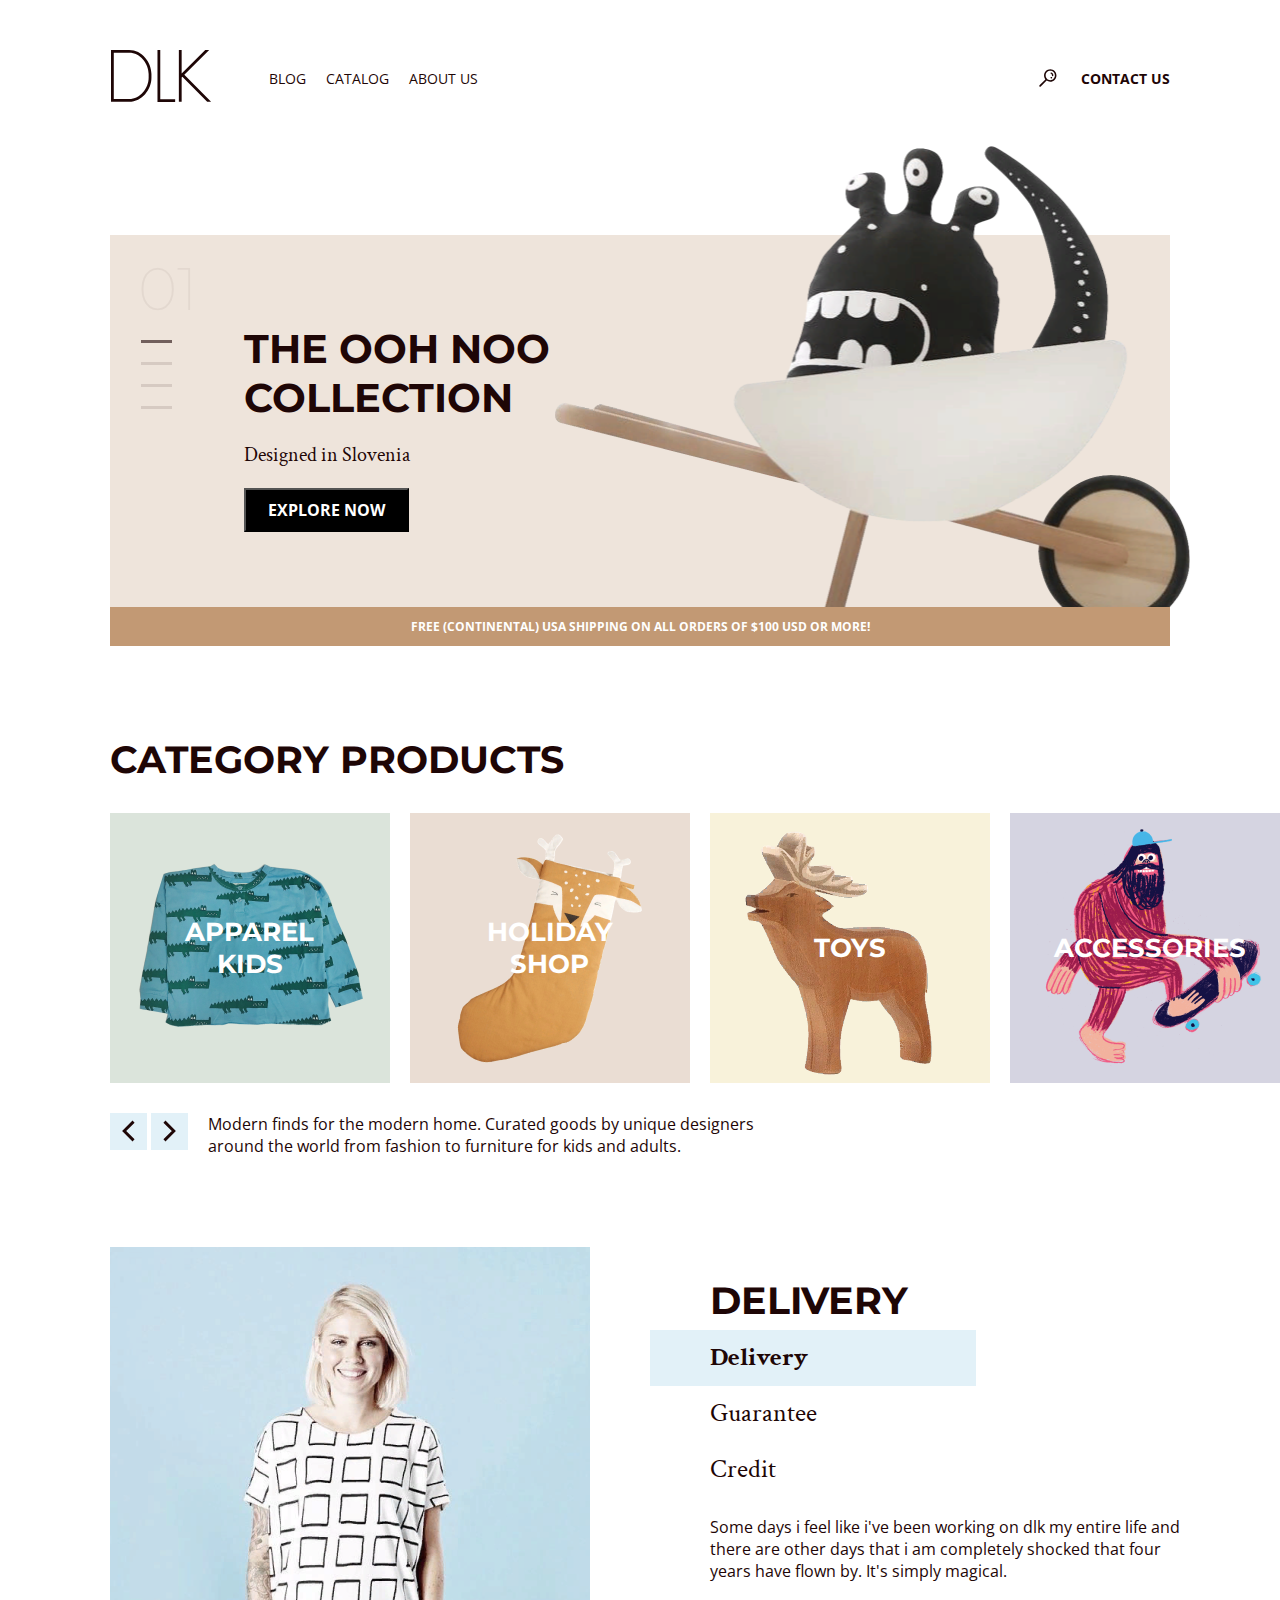
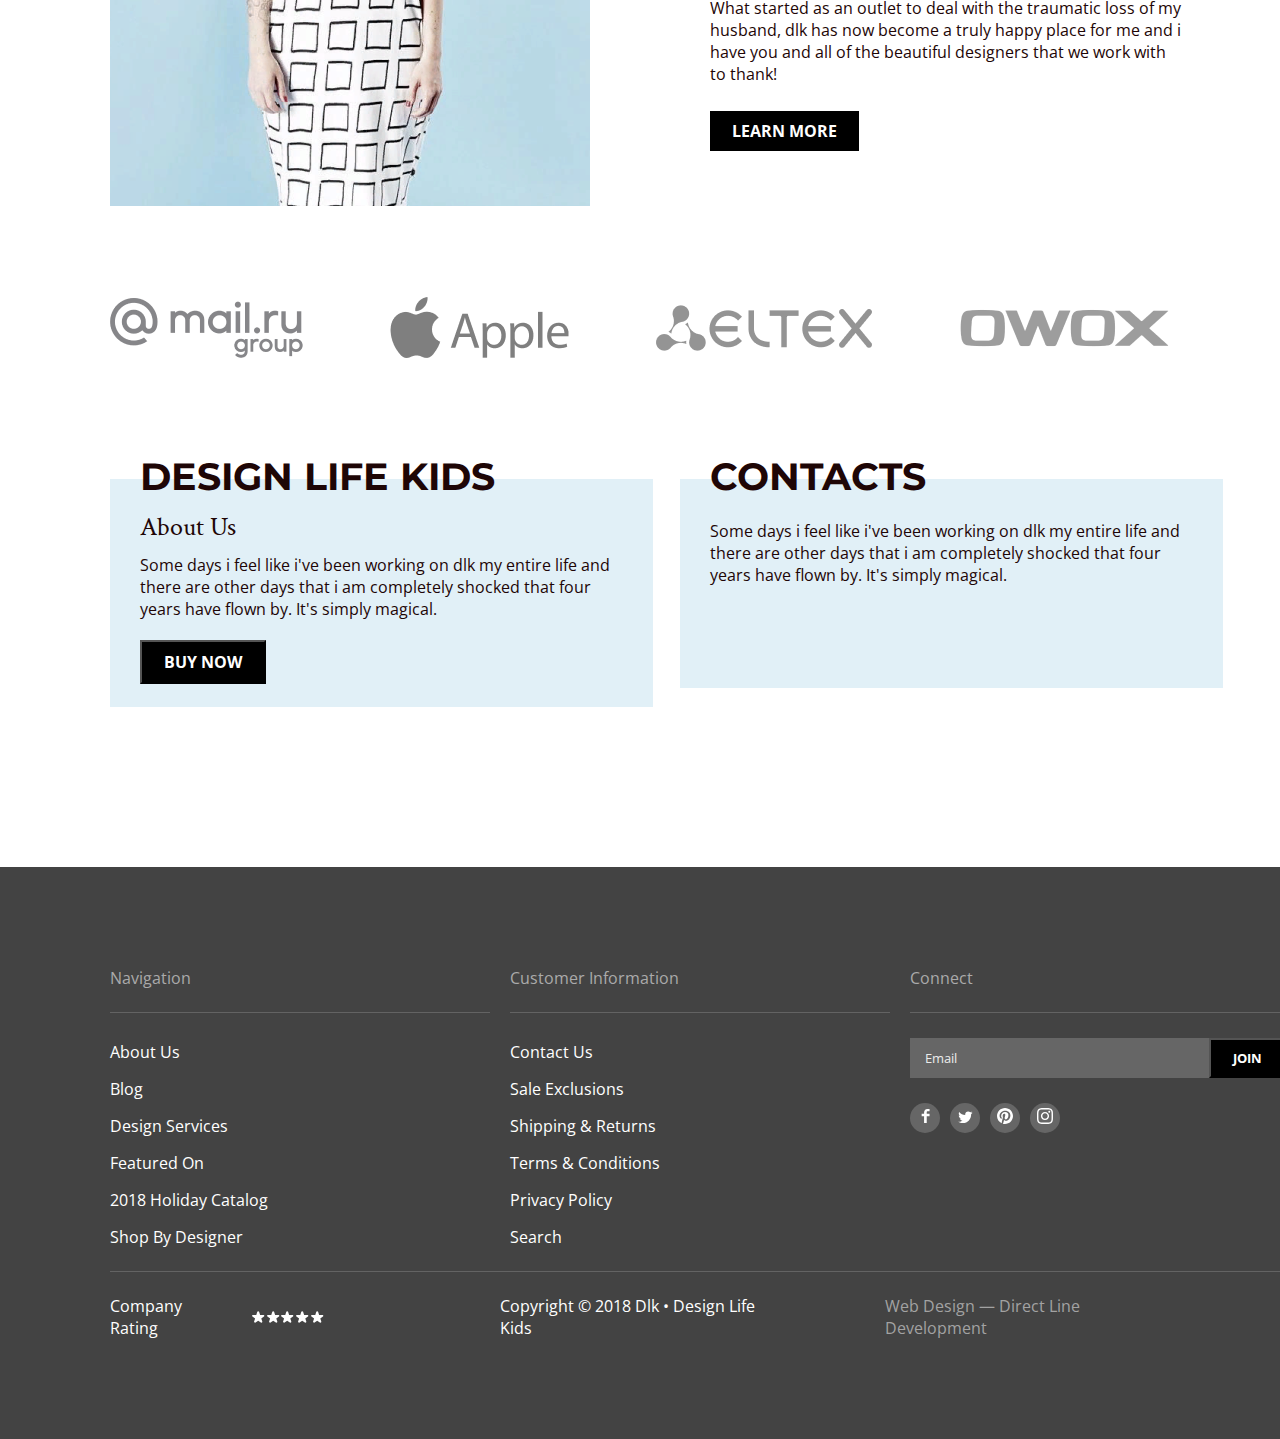
==== commit e0649e7b: "Стили для index.html" ====
--- a/index.html
+++ b/index.html
@@ -37,12 +37,11 @@
               </ul>  
             </nav>
         </div>
-            <a href="/pages/contact.html" class="contact">
+            <a href="/pages/contact.html" class="contact bold">
                 <svg width="18" height="18" viewBox="0 0 18 18" fill="none" xmlns="http://www.w3.org/2000/svg">
                     <path d="M11.2614 0.26001C7.83851 0.26001 5.05615 3.08001 5.05615 6.52001C5.05615 7.98001 5.55657 9.30002 6.37727 10.38L0.492277 16.32C0.151988 16.68 0.151988 17.24 0.492277 17.58C0.67243 17.76 0.892618 17.84 1.1128 17.84C1.35301 17.84 1.57319 17.76 1.75334 17.58L7.63834 11.62C8.65921 12.36 9.90026 12.78 11.2414 12.78C14.6643 12.78 17.4467 9.96001 17.4467 6.52001C17.4667 3.06001 14.6843 0.26001 11.2614 0.26001ZM11.2614 11.2C8.71926 11.2 6.65751 9.10001 6.65751 6.52001C6.65751 3.94001 8.71926 1.84001 11.2614 1.84001C13.8036 1.84001 15.8653 3.94001 15.8653 6.52001C15.8653 9.10001 13.8036 11.2 11.2614 11.2ZM14.364 6.60001C14.324 6.94001 14.0238 7.20001 13.6835 7.20001C13.6434 7.20001 13.6234 7.20001 13.5834 7.20001C13.2031 7.14001 12.9428 6.80001 12.9829 6.42001C13.123 5.38001 11.962 4.84001 11.902 4.82001C11.5617 4.66001 11.4015 4.24001 11.5617 3.90001C11.7218 3.56001 12.1221 3.40001 12.4825 3.54001C12.5625 3.56001 14.6443 4.52001 14.364 6.60001ZM12.9028 8.12001C13.0429 8.26001 13.143 8.48002 13.143 8.68002C13.143 8.90002 13.0629 9.10001 12.9028 9.24002C12.7627 9.38002 12.5425 9.48002 12.3423 9.48002C12.1422 9.48002 11.922 9.40001 11.7819 9.24002C11.6417 9.10001 11.5417 8.88002 11.5417 8.68002C11.5417 8.48002 11.6217 8.26001 11.7819 8.12001C11.922 7.98001 12.1422 7.88002 12.3423 7.88002C12.5425 7.88002 12.7427 7.96001 12.9028 8.12001Z" fill="#1E0606"/>
                     </svg>
-                    
-                Contact  Us
+                <p>Contact  Us</p>
             </a>
     </header>
     <main>
@@ -66,9 +65,9 @@
                 </ul>
             </div>
             <div class="banner__description">
-                <h1>THE OOH NOO<br>COLLECTION</h1>
+                <h1 class="bold">THE OOH NOO<br>COLLECTION</h1>
                 <p class="design italic small">Designed in Slovenia</p>
-                <button type="button" class="banner__link bold" href="#">EXPLORE NOW</button>
+                <button type="button" class="button bold" href="#">EXPLORE NOW</button>
             </div>
             <img class="banner__image" src="/static/images/monster.png" alt="banner image">
             </div>
@@ -76,44 +75,66 @@
                 <p class="banner__shipping_text bold">Free (continental) USA shipping on all orders of $100 USD or more!</p>
             </div>
         </section>
-        <section>
-            <h2>Category Products</h2>
-            <ul>
-                <li>
-                    <img src="/static/images/apparel_kids.png" alt="apparel kids pic">
-                    <a href="#">APPAREL KIDS</a>
-                </li>
-                <li>
-                    <img src="/static/images/holiday_shop.png" alt="holiday shop pic">
-                    <a href="#">HOLIDAY SHOP</a>
-                </li>
-                <li>
-                    <img src="/static/images/toys.png" alt="toys pic">
-                    <a href="/pages/toys.html">TOYS</a>
-                </li>
-                <li>
-                    <img src="/static/images/accessories.png" alt="accessories pic">
-                    <a href="#">ACCESSORIES</a>
+        <section class="category__products container">
+            <h2 class="bold">Category Products</h2>
+            <ul class="category__list">
+                <li class="category__list_item first_item">
+                    <img src="/static/images/apparel_kids.png" alt="sweater">
+                    <a href="#" class="category__name first_name bold big">APPAREL KIDS</a>
+                </li>
+                <li class="category__list_item second_item">
+                    <img src="/static/images/holiday_shop.png" alt="christmas stocking" class="category__list_second_img">
+                    <a href="#" class="category__name second_name bold big">HOLIDAY SHOP</a>
+                </li>
+                <li class="category__list_item third_item">
+                    <img src="/static/images/toys.png" alt="deer" class="category__list_third_img">
+                    <a href="/pages/toys.html" class="category__name third_name bold big">TOYS</a>
+                </li>
+                <li class="category__list_item fourth_item">
+                    <img src="/static/images/accessories.png" alt="yeti" class="category__list_fourth_img">
+                    <a href="#" class="category__name fourth_name bold big">ACCESSORIES</a>
                 </li>
             </ul>
-            <div>
-                <button type="button" class="button-left"></button>
-                <button type="button" class="button-right"></button>
-                <p>Modern finds for the modern home. Curated goods by unique designers around the world from fashion to furniture for kids and adults.</p>
-            </div>
-        </section>
-        <section>
-            <img src="/static/images/woman.png" alt="delivery section image">
-            <h2>Delivery</h2>
-            <p>Delivery</p>
-            <p>Guarantee</p>
-            <p>Credit</p>
-            <p>Some days i feel like i've been working on dlk my entire life and there are other days that i am completely shocked that four years have flown by. It's simply magical.</p>
-            <p>What started as an outlet to deal  with the traumatic loss of my husband, dlk has now become a truly happy place for me and i have you and all of the beautiful designers that we work with to thank!</p>
-            <a href="#">LEARN MORE</a>
-        </section>
-        <section>
-            <ul>
+            <div class="category__description">
+                <div class="category__slider">
+                    <button type="button" class="button_left">
+                        <svg width="13" height="26" viewBox="0 0 18 30" fill="none" xmlns="http://www.w3.org/2000/svg">
+                            <path d="M16 2L3 15L16 28" stroke="#1E0606" stroke-width="4"/>
+                            </svg>
+                    </button>
+                    <button type="button" class="button_right">
+                        <svg width="13" height="26" viewBox="0 0 18 30" fill="none" xmlns="http://www.w3.org/2000/svg">
+                            <path d="M2 2L15 15L2 28" stroke="#1E0606" stroke-width="4"/>
+                            </svg>
+                    </button>
+                </div>
+                <p class="category__text">Modern finds for the modern home. Curated goods by unique designers around the world from fashion to furniture for kids and adults.</p>
+            </div>
+        </section>
+        <section class="delivery__section container">
+            <img src="/static/images/woman.png" alt="woman">
+            <div class="delivery__section_wrapper">
+                <h2 class="bold delivery__title">Delivery</h2>
+                <ul class="delivery__list italic big">
+                    <li class="delivery__list_item fist_delivery_list_item bold">
+                        Delivery
+                    </li>
+                    <li class="delivery__list_item second_delivery_list_item">
+                        Guarantee
+                    </li>
+                    <li class="delivery__list_item third_delivery_list_item">
+                        Credit
+                    </li>
+                </ul>
+                <div class="delivery__text">
+                    <p class="delivery__first_p">Some days i feel like i've been working on dlk my entire life and there are other days that i am completely shocked that four years have flown by. It's simply magical.</p>
+                    <p>What started as an outlet to deal  with the traumatic loss of my husband, dlk has now become a truly happy place for me and i have you and all of the beautiful designers that we work with to thank!</p>
+                </div>
+                <a href="#" class="button bold delivery__btn">LEARN MORE</a>
+            </div>
+        </section>
+        <section class=" awards__section container">
+            <ul class="awards__list">
                 <li>
                     <img src="/static/images/mail.png" alt="mail.ru group">
                 </li>
@@ -128,17 +149,20 @@
                 </li>
             </ul>
         </section>
-        <section>
-            <h2>Design Life Kids</h2>
-            <p>About Us</p>
-            <p>Some days i feel like i've been working on dlk my entire life and there are other days that i am completely shocked that four years have flown by. It's simply magical.  </p>
-            <button type="button">buy now</button>
-        </section>
-        <section>
-            <h2>Contacts</h2>
-            <p>Some days i feel like i've been working on dlk my entire life and there are other days that i am completely shocked that four years have flown by. It's simply magical.</p>
-            <img src="/static/images/map.jpg" alt="map">
-        </section>
+        <div class="design_and_contacts__wrapper container">
+            <section class="design__section">
+                <h2 class="bold design_and_contacts__title">Design Life Kids</h2>
+                <p class="italic big">About Us</p>
+                <p class="design_and_contacts__text">Some days i feel like i've been working on dlk my entire life and there are other days that i am completely shocked that four years have flown by. It's simply magical.</p>
+                <button type="button" class="button bold design__btn">buy now</button>
+            </section>
+            <section class="contacts__section">
+                <h2 class="bold design_and_contacts__title">Contacts</h2>
+                <p class="design_and_contacts__text">Some days i feel like i've been working on dlk my entire life and there are other days that i am completely shocked that four years have flown by. It's simply magical.</p>
+                <!-- <img src="/static/images/map.jpg" alt="map"> -->
+                <iframe src="https://www.google.com/maps/embed?pb=!1m18!1m12!1m3!1d2372.5400080951604!2d49.289866529516296!3d53.51241204094353!2m3!1f0!2f0!3f0!3m2!1i1024!2i768!4f13.1!3m3!1m2!1s0x416879a82611632d%3A0xb18d94ffcf91e387!2zREwgQWNhZGVteSDigJQg0LrRg9GA0YHRiyDQv9GA0L7Qs9GA0LDQvNC80LjRgNC-0LLQsNC90LjRjw!5e0!3m2!1sru!2sru!4v1661971395827!5m2!1sru!2sru" width="483" height="200" style="border:0;" allowfullscreen="" loading="lazy" referrerpolicy="no-referrer-when-downgrade" class="map"></iframe>
+            </section>
+        </div>
     </main>
     <footer class="footer">
         <div class="footer__wrapper">
--- a/common.css
+++ b/common.css
@@ -26,6 +26,8 @@
     align-items: center;
     text-transform: uppercase;
     justify-content: space-between;
+    font-size: 14px;
+    line-height: 19.07px;
 }
 
 .nav__wrapper{
@@ -36,21 +38,28 @@
 .nav__list{
     display: flex;
     column-gap: 20px;
-    margin-left: 60px;
+    margin-left: 57px;
 }
 
 .contact{
     display: flex;
     align-items: center;
-    column-gap: 23px;
+    column-gap: 24px;
 }
 
 /* стили для текста */
 
+h1, h2{
+    font-family: 'Montserrat', sans-serif;
+    text-transform: uppercase;
+}
+
 h1{
-    font-family: 'Montserrat', sans-serif;
-    font-weight: 700;
     font-size: 40px;
+}
+
+h2{
+    font-size: 38px;
 }
 
 .italic{
@@ -227,4 +236,8 @@
 .dl{
     color: #A2A2A2;
     padding-left: 109px;
+}
+
+.popup{
+    display: none;
 }--- a/style.css
+++ b/style.css
@@ -53,7 +53,7 @@
     margin-top: 20px;
 }
 
-.banner__link{
+.button{
     color: white;
     font-size: 16px;
     background-color: #000;
@@ -61,6 +61,8 @@
     margin-top: 20px;
     display: inline-block;
     cursor: pointer;
+    text-transform: uppercase;
+    font-family: 'Open Sans', sans-serif;
 }
 
 .banner__image{
@@ -85,6 +87,198 @@
     font-size: 12px;
 }
 
-.popup{
-    display: none;
-}
+.category__products{
+    padding-top: 90px;
+}
+
+.category__list{
+    padding-top: 30px;
+    display: flex;
+    column-gap: 20px;
+}
+
+.category__list_item{
+    width: 280px;
+    height: 270px;
+    position: relative;
+}
+
+.second_item{
+    background-color: #EADDD3;
+}
+
+.third_item{
+    background-color: #F8F2DA;
+}
+
+.fourth_item{
+    background-color: #D5D4E1;
+}
+
+.category__list_second_img{
+    margin: 13px 36px;
+}
+.category__list_third_img{
+    margin: 0 5px;
+}
+
+.category__list_fourth_img{
+    margin: 10px 20px;
+}
+
+.category__name{
+    position: absolute;
+    text-transform: uppercase;
+    font-family: 'Montserrat', sans-serif;
+    color: white;
+    text-align: center;
+    z-index: 1;
+}
+
+.first_name, .second_name{
+    top: 103px;
+    bottom: 103px;
+}
+
+.first_name{
+    left: 75px;
+    right: 76px;
+}
+
+.second_name{
+    left: 62px;
+    right: 63px;
+}
+
+.third_name, .fourth_name{
+    top: 119px;
+    bottom: 119px;
+}
+
+.third_name{
+    right: 100px;
+    left: 99px;
+}
+
+.fourth_name{
+    right: 44px;
+    left: 44px;
+}
+
+.category__description{
+    display: flex;
+    column-gap: 20px;
+    margin-top: 30px;
+}
+
+.button_left, .button_right{
+    width: 37px;
+    height: 37px;
+    border: none;
+    background-color:rgba(112, 187, 220, 0.2);
+    padding: 5px 12px 6px 12px;
+}
+
+.category__text{
+    width: 580px;
+}
+
+.delivery__section{
+    display: flex;
+    column-gap: 60px;
+    margin-top: 90px;
+}
+
+.delivery__title{
+    margin: 30px 0 0 60px;
+}
+
+.delivery__list{
+    display: flex;
+    flex-direction: column;
+    column-gap: 22px;
+    width: 326px;
+    margin-top: 6px;
+    line-height: 33.79px;
+}
+
+.delivery__list_item{
+    padding-left: 60px;
+}
+
+.fist_delivery_list_item{
+    background-color: rgba(112, 187, 220, 0.2);
+    padding-top: 11px;
+    padding-bottom: 11px;
+}
+
+.second_delivery_list_item{
+    margin-top: 11px;
+}
+
+.third_delivery_list_item{
+    margin-top: 22px;
+}
+
+.delivery__text{
+    margin: 30px 0 6px 60px;
+    width: 480px;
+}
+
+.delivery__first_p{
+    margin-bottom: 15px;
+}
+
+.delivery__btn{
+    margin-left: 60px;
+}
+
+.awards__list{
+    display: flex;
+    align-items: center;
+    justify-content: space-between;
+    margin: 91px 0 90px 0;
+}
+
+.design_and_contacts__wrapper{
+    display: flex;
+    column-gap: 57px;
+}
+
+.design__section, .contacts__section{
+    position: relative; 
+    padding-left: 30px;
+}
+
+.design__section::before, .contacts__section::before{
+    content: '';  
+    background-color: #E1F0F7;
+    width: 543px;
+    display: block;
+    position: absolute;
+    z-index: -1;
+    margin-top: 26px;
+    margin-left: -30px;
+}
+
+.design__section::before{
+    height: 228px;
+}
+
+.contacts__section::before{
+    height: 209px;
+}
+
+.design_and_contacts__title{
+    margin-bottom: 10px;
+}
+
+.design_and_contacts__text{
+    padding-top: 10px;
+    width: 483px;
+}
+
+.map{
+    margin-top: 30px;
+    margin-bottom: 46px;
+}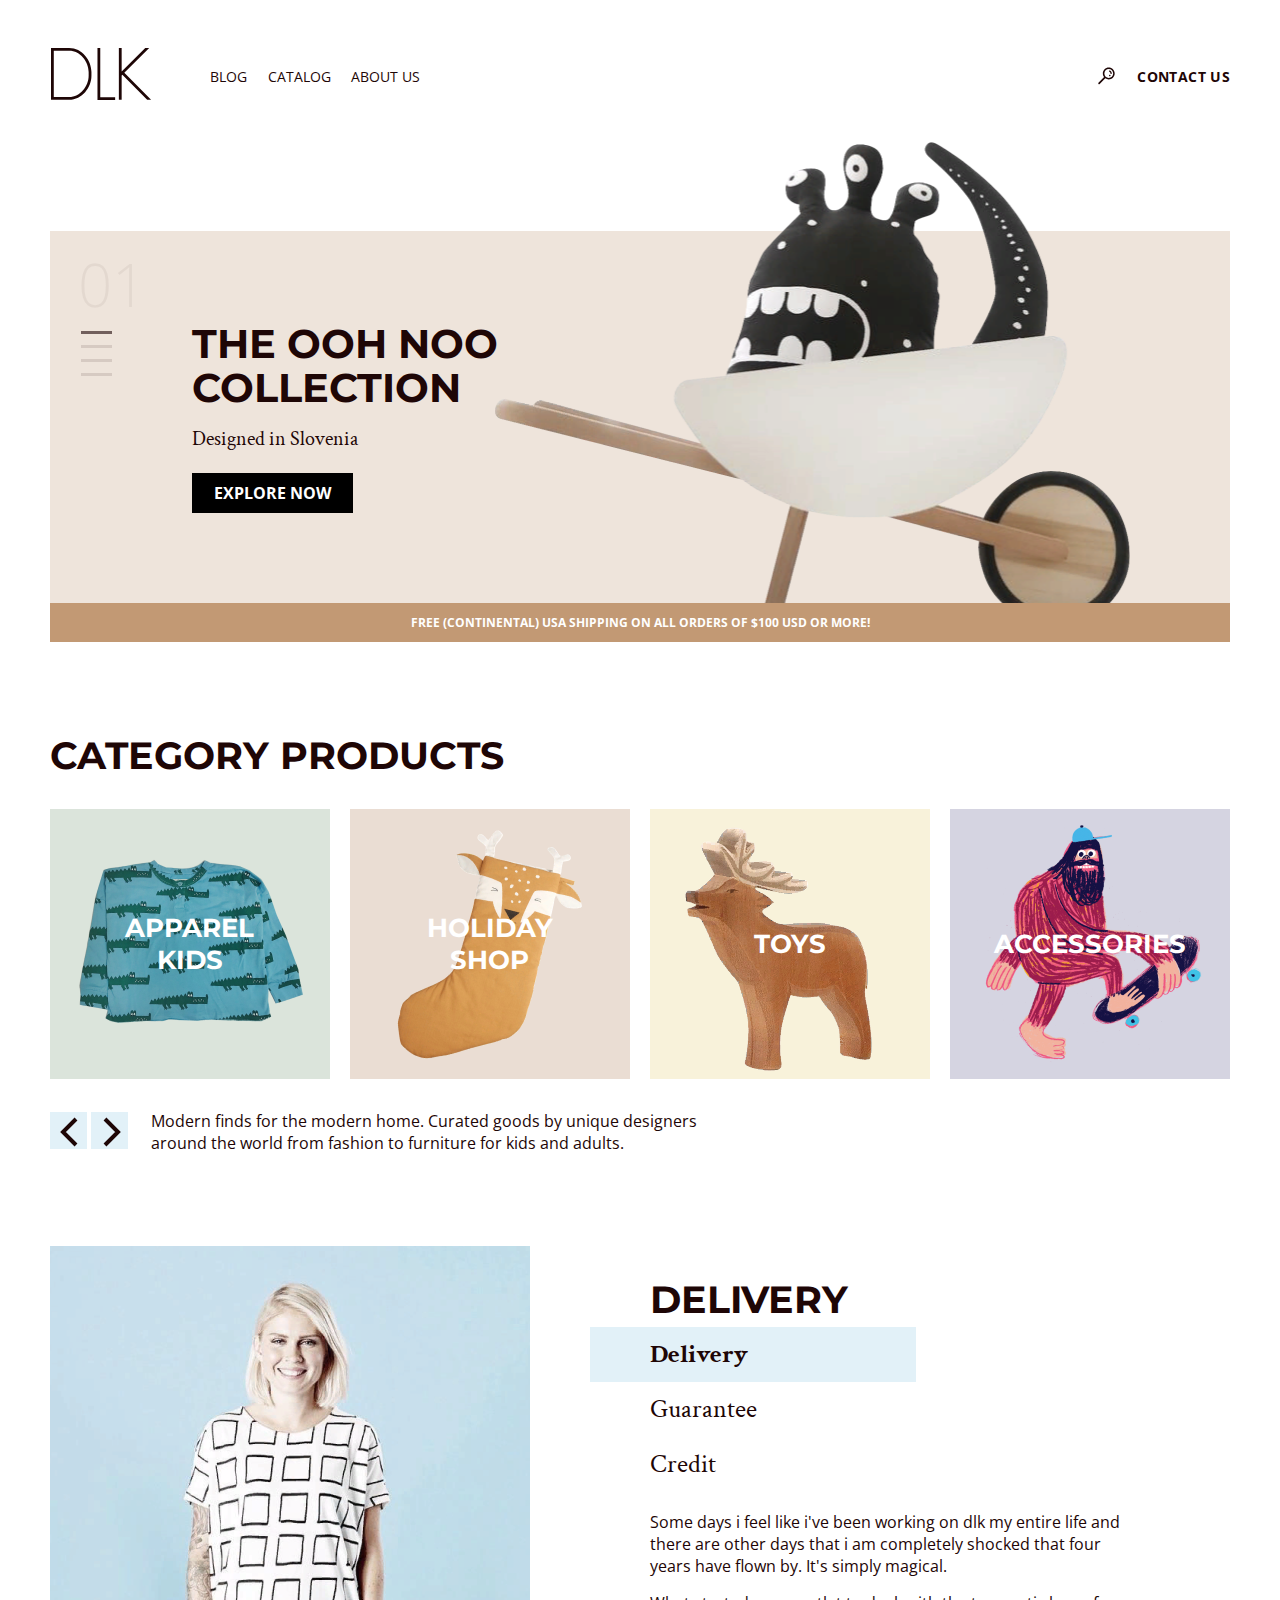
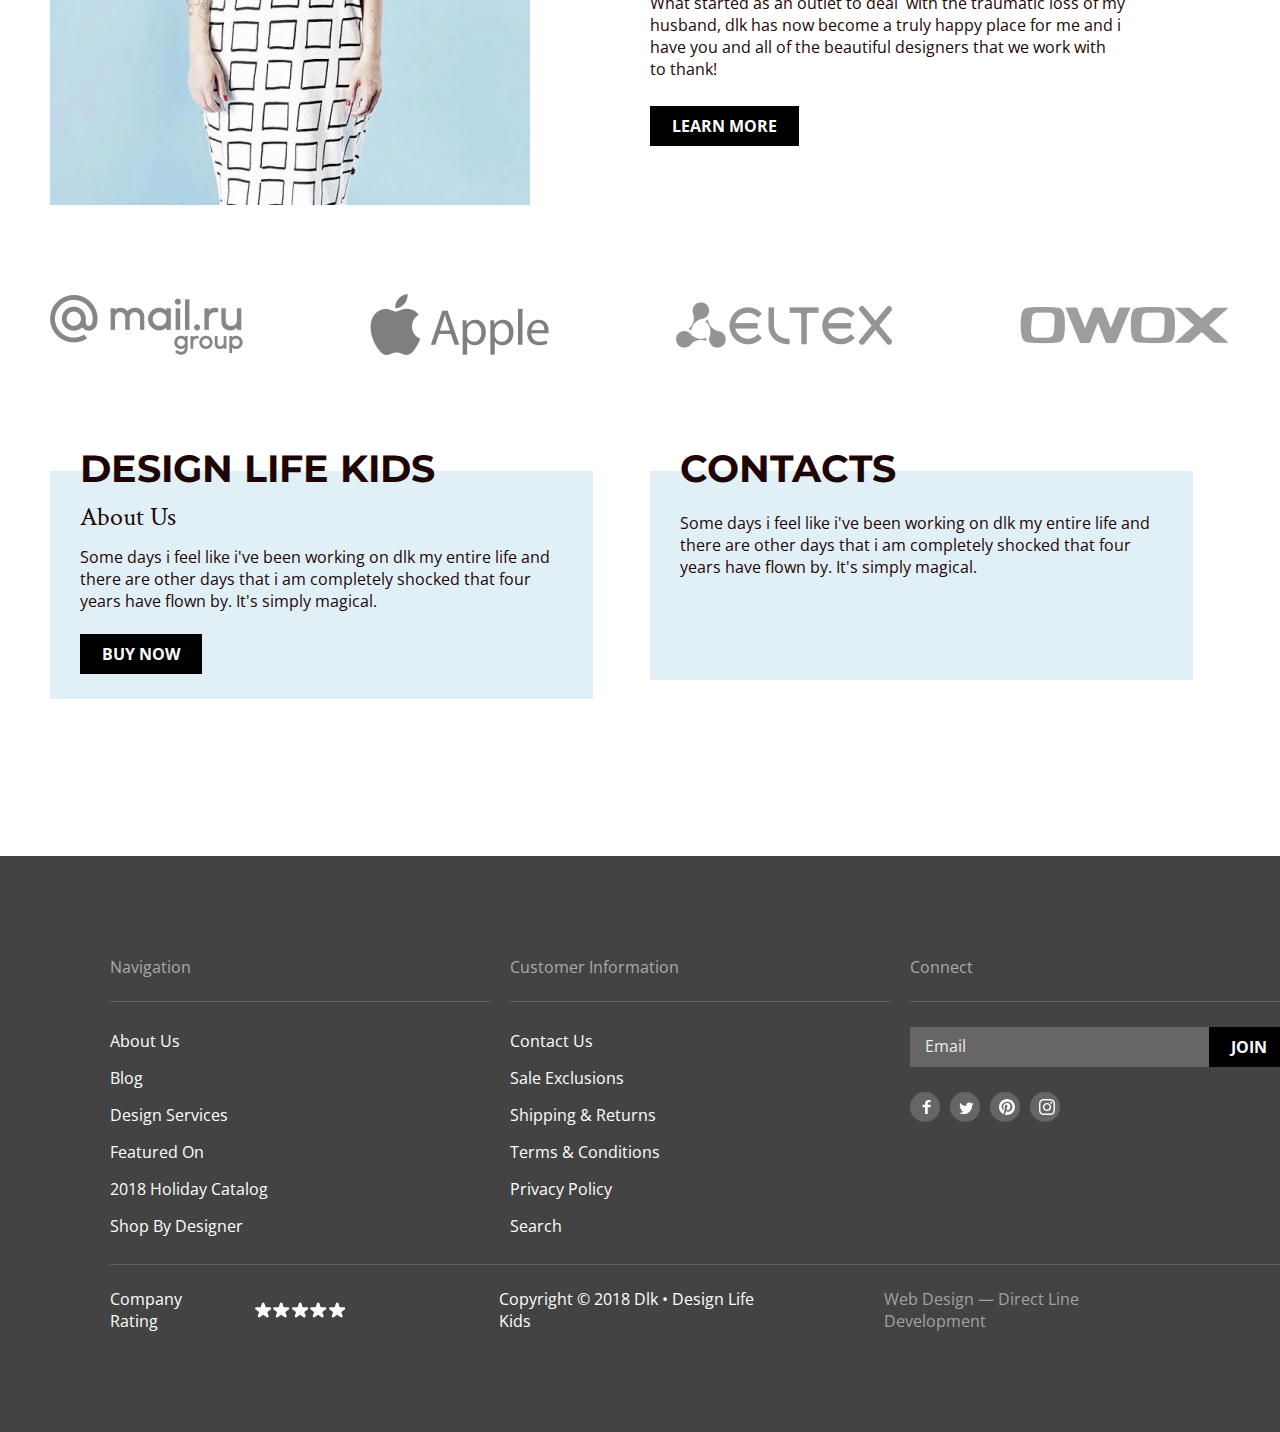
==== commit 69bd1b10: "project done" ====
--- a/index.html
+++ b/index.html
@@ -6,18 +6,19 @@
     <meta name="viewport" content="width=device-width, initial-scale=1.0">
     <link rel="preconnect" href="https://fonts.googleapis.com">
     <link rel="preconnect" href="https://fonts.gstatic.com" crossorigin>
-    <link href="https://fonts.googleapis.com/css2?family=Open+Sans&display=swap" rel="stylesheet">
-    <link href="https://fonts.googleapis.com/css2?family=Montserrat:wght@200;700&display=swap" rel="stylesheet">
+    <link href="https://fonts.googleapis.com/css2?family=Open+Sans:wght@400;700&display=swap" rel="stylesheet">
+    <link href="https://fonts.googleapis.com/css2?family=Montserrat:wght@200;600;700&display=swap" rel="stylesheet">
     <link href="https://fonts.googleapis.com/css2?family=Crimson+Text:ital,wght@1,400;1,700&display=swap" rel="stylesheet">
-    <link rel="stylesheet" href="/common.css">
-    <link rel="stylesheet" href="/style.css">
+    <link href="https://fonts.googleapis.com/css2?family=Roboto&display=swap" rel="stylesheet">
+    <link rel="stylesheet" href="/styles/common_min.css">
+    <link rel="stylesheet" href="/styles/style_min.css">
     <title>DLK</title>
 </head>
 <body>
     <header class="header container">
         <div class="nav__wrapper">
             <a href="/index.html">
-                <svg width="102" height="52" viewBox="0 0 102 52" fill="none" xmlns="http://www.w3.org/2000/svg">
+                <svg width="102" height="52" viewBox="0 0 102 52" fill="none" xmlns="http://www.w3.org/2000/svg" class="logo">
                     <path fill-rule="evenodd" clip-rule="evenodd" d="M0.997559 0H19.1259C32.1442 0 41.4377 12.3713 41.4377 24.0356V27.7332C41.4377 39.3974 32.1442 51.7689 19.1259 51.7689H0.997559V0ZM38.6487 24.0356C38.6487 13.5132 30.2391 2.77333 19.1259 2.77333H3.78653V48.9956H19.1259C30.2391 48.9956 38.6487 38.2557 38.6487 27.7333V24.0356Z" fill="#1E0606"/>
                     <path d="M47.4805 0H50.2694V49.2267H65.144V52H47.4805V0Z" fill="#1E0606"/>
                     <path d="M68.8626 0V51.7689H71.6516V27.3833L72.3362 26.7025L97.1676 51.7689H101.083L74.3083 24.7414L99.1893 0H95.2451L71.6516 23.4612V0H68.8626Z" fill="#1E0606"/>
@@ -37,38 +38,38 @@
               </ul>  
             </nav>
         </div>
-            <a href="/pages/contact.html" class="contact bold">
-                <svg width="18" height="18" viewBox="0 0 18 18" fill="none" xmlns="http://www.w3.org/2000/svg">
+            <a href="/pages/contact.html" class="contact">
+                <svg width="17.21" height="17.58" viewBox="0 0 18 18" fill="none" xmlns="http://www.w3.org/2000/svg">
                     <path d="M11.2614 0.26001C7.83851 0.26001 5.05615 3.08001 5.05615 6.52001C5.05615 7.98001 5.55657 9.30002 6.37727 10.38L0.492277 16.32C0.151988 16.68 0.151988 17.24 0.492277 17.58C0.67243 17.76 0.892618 17.84 1.1128 17.84C1.35301 17.84 1.57319 17.76 1.75334 17.58L7.63834 11.62C8.65921 12.36 9.90026 12.78 11.2414 12.78C14.6643 12.78 17.4467 9.96001 17.4467 6.52001C17.4667 3.06001 14.6843 0.26001 11.2614 0.26001ZM11.2614 11.2C8.71926 11.2 6.65751 9.10001 6.65751 6.52001C6.65751 3.94001 8.71926 1.84001 11.2614 1.84001C13.8036 1.84001 15.8653 3.94001 15.8653 6.52001C15.8653 9.10001 13.8036 11.2 11.2614 11.2ZM14.364 6.60001C14.324 6.94001 14.0238 7.20001 13.6835 7.20001C13.6434 7.20001 13.6234 7.20001 13.5834 7.20001C13.2031 7.14001 12.9428 6.80001 12.9829 6.42001C13.123 5.38001 11.962 4.84001 11.902 4.82001C11.5617 4.66001 11.4015 4.24001 11.5617 3.90001C11.7218 3.56001 12.1221 3.40001 12.4825 3.54001C12.5625 3.56001 14.6443 4.52001 14.364 6.60001ZM12.9028 8.12001C13.0429 8.26001 13.143 8.48002 13.143 8.68002C13.143 8.90002 13.0629 9.10001 12.9028 9.24002C12.7627 9.38002 12.5425 9.48002 12.3423 9.48002C12.1422 9.48002 11.922 9.40001 11.7819 9.24002C11.6417 9.10001 11.5417 8.88002 11.5417 8.68002C11.5417 8.48002 11.6217 8.26001 11.7819 8.12001C11.922 7.98001 12.1422 7.88002 12.3423 7.88002C12.5425 7.88002 12.7427 7.96001 12.9028 8.12001Z" fill="#1E0606"/>
                     </svg>
-                <p>Contact  Us</p>
+                <p class="bold">Contact  Us</p>
             </a>
     </header>
     <main>
         <section class="container">
             <div class="banner__wrapper">
-            <div class="banner__switcher">
-                <span class="banner__number">01</span>
-                <ul class="banner__stick">
-                    <li>
-                        <button class="stick-1"></button>
-                    </li>
-                    <li>
-                        <button class="stick-2"></button>
-                    </li>
-                    <li>
-                        <button class="stick-3"></button>
-                    </li>
-                    <li>
-                        <button class="stick-4"></button>
-                    </li>
-                </ul>
-            </div>
-            <div class="banner__description">
-                <h1 class="bold">THE OOH NOO<br>COLLECTION</h1>
-                <p class="design italic small">Designed in Slovenia</p>
-                <button type="button" class="button bold" href="#">EXPLORE NOW</button>
-            </div>
+                <div class="banner__switcher">
+                    <span class="banner__number">01</span>
+                    <ul class="banner__stick">
+                        <li class="banner__stick_item">
+                            <button type="button" class="stick-1"></button>
+                        </li>
+                        <li>
+                            <button type="button" class="stick"></button>
+                        </li>
+                        <li>
+                            <button type="button" class="stick"></button>
+                        </li>
+                        <li>
+                            <button type="button" class="stick"></button>
+                        </li>
+                    </ul>
+                </div>
+                <div class="banner__description">
+                    <h1 class="bold banner__title">THE OOH NOO COLLECTION</h1>
+                    <p class="design italic small">Designed in Slovenia</p>
+                    <button type="button" class="button bold btn-js" href="#">EXPLORE NOW</button>
+                </div>
             <img class="banner__image" src="/static/images/monster.png" alt="banner image">
             </div>
             <div class="banner__shipping">
@@ -98,12 +99,12 @@
             <div class="category__description">
                 <div class="category__slider">
                     <button type="button" class="button_left">
-                        <svg width="13" height="26" viewBox="0 0 18 30" fill="none" xmlns="http://www.w3.org/2000/svg">
+                        <svg fill="none" xmlns="http://www.w3.org/2000/svg" class="svg__size">
                             <path d="M16 2L3 15L16 28" stroke="#1E0606" stroke-width="4"/>
                             </svg>
                     </button>
                     <button type="button" class="button_right">
-                        <svg width="13" height="26" viewBox="0 0 18 30" fill="none" xmlns="http://www.w3.org/2000/svg">
+                        <svg fill="none" xmlns="http://www.w3.org/2000/svg" class="svg__size">
                             <path d="M2 2L15 15L2 28" stroke="#1E0606" stroke-width="4"/>
                             </svg>
                     </button>
@@ -112,7 +113,7 @@
             </div>
         </section>
         <section class="delivery__section container">
-            <img src="/static/images/woman.png" alt="woman">
+            <img width="480" height="559" src="/static/images/woman.png" alt="woman">
             <div class="delivery__section_wrapper">
                 <h2 class="bold delivery__title">Delivery</h2>
                 <ul class="delivery__list italic big">
@@ -127,8 +128,8 @@
                     </li>
                 </ul>
                 <div class="delivery__text">
-                    <p class="delivery__first_p">Some days i feel like i've been working on dlk my entire life and there are other days that i am completely shocked that four years have flown by. It's simply magical.</p>
-                    <p>What started as an outlet to deal  with the traumatic loss of my husband, dlk has now become a truly happy place for me and i have you and all of the beautiful designers that we work with to thank!</p>
+                    <p>Some days i feel like i've been working on dlk my entire life and there are other days that i am completely shocked that four years have flown by. It's simply magical.</p>
+                    <p class="delivery__second_p">What started as an outlet to deal  with the traumatic loss of my husband, dlk has now become a truly happy place for me and i have you and all of the beautiful designers that we work with to thank!</p>
                 </div>
                 <a href="#" class="button bold delivery__btn">LEARN MORE</a>
             </div>
@@ -159,139 +160,151 @@
             <section class="contacts__section">
                 <h2 class="bold design_and_contacts__title">Contacts</h2>
                 <p class="design_and_contacts__text">Some days i feel like i've been working on dlk my entire life and there are other days that i am completely shocked that four years have flown by. It's simply magical.</p>
-                <!-- <img src="/static/images/map.jpg" alt="map"> -->
                 <iframe src="https://www.google.com/maps/embed?pb=!1m18!1m12!1m3!1d2372.5400080951604!2d49.289866529516296!3d53.51241204094353!2m3!1f0!2f0!3f0!3m2!1i1024!2i768!4f13.1!3m3!1m2!1s0x416879a82611632d%3A0xb18d94ffcf91e387!2zREwgQWNhZGVteSDigJQg0LrRg9GA0YHRiyDQv9GA0L7Qs9GA0LDQvNC80LjRgNC-0LLQsNC90LjRjw!5e0!3m2!1sru!2sru!4v1661971395827!5m2!1sru!2sru" width="483" height="200" style="border:0;" allowfullscreen="" loading="lazy" referrerpolicy="no-referrer-when-downgrade" class="map"></iframe>
             </section>
         </div>
     </main>
     <footer class="footer">
-        <div class="footer__wrapper">
-            <section class="footer__navigation">
-                <h3 class="footer__title">Navigation</h3>
-                <hr class="footer__line">
-                <ul class="footer__navlist">
-                    <li>
-                        <a href="#" class="footer__text">About Us</a>
-                    </li>
-                    <li>
-                        <a href="/pages/blog.html" class="footer__text">Blog</a>
-                    </li>
-                    <li>
-                        <a href="#" class="footer__text">Design Services</a>
-                    </li>
-                    <li>
-                        <a href="#" class="footer__text">Featured On</a>
-                    </li>
-                    <li>
-                        <a href="#" class="footer__text">2018 Holiday Catalog</a>
-                    </li>
-                    <li>
-                        <a href="#" class="footer__text">Shop By Designer</a>
-                    </li>
-                </ul>
-            </section>
-            <section class="footer__customer_info">
-                <h3 class="footer__title">Customer Information</h3>
-                <hr class="footer__line">
-                <ul class="footer__customer_info_list">
-                    <li>
-                        <a href="/pages/contact.html" class="footer__text">Contact Us</a>
-                    </li>
-                    <li>
-                        <a href="#" class="footer__text">Sale Exclusions</a>
-                    </li>
-                    <li>
-                        <a href="#" class="footer__text">Shipping & Returns</a>
-                    </li>
-                    <li>
-                        <a href="#" class="footer__text">Terms & Conditions</a>
-                    </li>
-                    <li>
-                        <a href="#" class="footer__text">Privacy Policy</a>
-                    </li>
-                    <li>
-                        <a href="#" class="footer__text">Search</a>
-                    </li>
-                </ul>
-            </section>
-            <section class="footer__connect">
-                <h3 class="footer__title">Connect</h3>
-                <hr class="footer__line">
-                <form action="#" class="footer__form">
-                    <input type="email" placeholder="Email" class="footer__form_input">
-                    <button type="submit" class="footer__form_btn bold">Join</button>
-                </form>
-                <ul class="socials">
-                    <li class="socials__item">
-                        <a href="http://facebook.com">
-                            <svg width="9" height="16" viewBox="0 0 9 16" fill="none" xmlns="http://www.w3.org/2000/svg">
-                                <path fill-rule="evenodd" clip-rule="evenodd" d="M8.55271 3.36723H6.29671C6.03071 3.36723 5.73372 3.71723 5.73372 4.18523V5.81423H8.55271V8.13523H5.73372V15.1052H3.07071V8.13523H0.657715V5.81423H3.07071V4.44723C3.07071 2.48823 4.43171 0.894226 6.29671 0.894226H8.55271V3.36723Z" fill="white"/>
-                            </svg>
-                        </a>
-                    </li>
-                    <li class="socials__item">
-                        <a href="http://twitter.com">
-                            <svg width="15" height="13" viewBox="0 0 15 13" fill="none" xmlns="http://www.w3.org/2000/svg">
-                                <path fill-rule="evenodd" clip-rule="evenodd" d="M13.1006 3.28912C13.1056 3.41612 13.1096 3.54312 13.1096 3.67212C13.1096 7.57612 10.1366 12.0781 4.70258 12.0781C3.03458 12.0781 1.48058 11.5881 0.173584 10.7501C0.406584 10.7771 0.641584 10.7911 0.879584 10.7911C2.26358 10.7911 3.53758 10.3181 4.54858 9.52512C3.25558 9.50212 2.16558 8.64812 1.78758 7.47512C1.96858 7.51012 2.15458 7.52712 2.34458 7.52712C2.61358 7.52712 2.87458 7.49212 3.12258 7.42412C1.77158 7.15212 0.751584 5.95912 0.751584 4.52712V4.49012C1.15058 4.71112 1.60758 4.84412 2.09158 4.85912C1.29858 4.33012 0.777584 3.42612 0.777584 2.40012C0.777584 1.85912 0.922584 1.35212 1.17658 0.916122C2.63258 2.70312 4.81058 3.87912 7.26558 4.00212C7.21558 3.78512 7.19058 3.56012 7.19058 3.32812C7.19058 1.69712 8.51258 0.375122 10.1446 0.375122C10.9936 0.375122 11.7616 0.732122 12.2996 1.30712C12.9736 1.17612 13.6056 0.930122 14.1766 0.590122C13.9556 1.28112 13.4886 1.85912 12.8766 2.22512C13.4746 2.15412 14.0446 1.99612 14.5756 1.76012C14.1776 2.35212 13.6776 2.87312 13.1006 3.28912Z" fill="white"/>
-                            </svg>
-                        </a>
-                    </li>
-                    <li class="socials__item">
-                        <a href="http://pinterest.com">
-                            <svg width="16" height="16" viewBox="0 0 16 16" fill="none" xmlns="http://www.w3.org/2000/svg">
-                                <path fill-rule="evenodd" clip-rule="evenodd" d="M8.00047 0C3.58252 0 0 3.58158 0 8.00047C0 11.2754 1.97001 14.0902 4.78956 15.3273C4.76698 14.7694 4.78579 14.0977 4.92785 13.49C5.08214 12.8408 5.95708 9.1313 5.95708 9.1313C5.95708 9.1313 5.70212 8.62045 5.70212 7.865C5.70212 6.6796 6.38984 5.79432 7.24502 5.79432C7.97225 5.79432 8.3241 6.34092 8.3241 6.99571C8.3241 7.7267 7.85747 8.82084 7.61757 9.83407C7.41718 10.6836 8.04281 11.3751 8.88011 11.3751C10.3957 11.3751 11.4165 9.42859 11.4165 7.12177C11.4165 5.36908 10.2358 4.05668 8.08796 4.05668C5.66167 4.05668 4.14982 5.86582 4.14982 7.88663C4.14982 8.5847 4.35491 9.07579 4.67666 9.45587C4.82531 9.6318 4.84506 9.70142 4.79144 9.90275C4.75381 10.0486 4.66537 10.4042 4.62868 10.5444C4.57506 10.7466 4.41136 10.82 4.22885 10.7448C3.11025 10.2885 2.58999 9.0645 2.58999 7.68813C2.58999 5.41612 4.50638 2.68972 8.30717 2.68972C11.3619 2.68972 13.3724 4.90151 13.3724 7.27324C13.3724 10.4117 11.6282 12.7562 9.05509 12.7562C8.19239 12.7562 7.37955 12.2895 7.10108 11.7599C7.10108 11.7599 6.63633 13.6029 6.53848 13.9585C6.36914 14.5747 6.03704 15.1919 5.73317 15.6717C6.45287 15.8843 7.21303 16 8.00047 16C12.4184 16 16 12.4184 16 8.00047C16 3.58158 12.4184 0 8.00047 0Z" fill="white"/>
-                            </svg>
-                        </a>
-                    </li>
-                    <li class="socials__item">
-                        <a href="http://instagram.com">
-                            <svg width="16" height="16" viewBox="0 0 16 16" fill="none" xmlns="http://www.w3.org/2000/svg">
-                                <path fill-rule="evenodd" clip-rule="evenodd" d="M8.00003 0C5.82733 0 5.5549 0.0092 4.70163 0.0481333C3.8501 0.0869667 3.26857 0.222233 2.7597 0.42C2.23363 0.624433 1.7875 0.897967 1.3427 1.3427C0.897967 1.7875 0.624433 2.23363 0.42 2.7597C0.222233 3.26857 0.0869667 3.8501 0.0481333 4.7016C0.0092 5.5549 0 5.82733 0 8C0 10.1727 0.0092 10.4451 0.0481333 11.2984C0.0869667 12.1499 0.222233 12.7314 0.42 13.2403C0.624433 13.7664 0.897967 14.2125 1.3427 14.6573C1.7875 15.102 2.23363 15.3756 2.7597 15.58C3.26857 15.7778 3.8501 15.913 4.70163 15.9519C5.5549 15.9908 5.82733 16 8.00003 16C10.1727 16 10.4451 15.9908 11.2984 15.9519C12.1499 15.913 12.7314 15.7778 13.2403 15.58C13.7664 15.3756 14.2125 15.102 14.6573 14.6573C15.102 14.2125 15.3756 13.7664 15.58 13.2403C15.7778 12.7314 15.913 12.1499 15.9519 11.2984C15.9908 10.4451 16 10.1727 16 8C16 5.82733 15.9908 5.5549 15.9519 4.7016C15.913 3.8501 15.7778 3.26857 15.58 2.7597C15.3756 2.23363 15.102 1.7875 14.6573 1.3427C14.2125 0.897967 13.7664 0.624433 13.2403 0.42C12.7314 0.222233 12.1499 0.0869667 11.2984 0.0481333C10.4451 0.0092 10.1727 0 8.00003 0ZM8.00003 1.44143C10.1361 1.44143 10.3891 1.4496 11.2327 1.4881C12.0127 1.52367 12.4363 1.65397 12.7182 1.76353C13.0916 1.90867 13.3581 2.08203 13.638 2.362C13.918 2.6419 14.0913 2.9084 14.2365 3.28183C14.346 3.56373 14.4763 3.98733 14.5119 4.7673C14.5504 5.61087 14.5586 5.8639 14.5586 8C14.5586 10.1361 14.5504 10.3891 14.5119 11.2327C14.4763 12.0127 14.346 12.4363 14.2365 12.7182C14.0913 13.0916 13.918 13.3581 13.638 13.638C13.3581 13.918 13.0916 14.0913 12.7182 14.2365C12.4363 14.346 12.0127 14.4763 11.2327 14.5119C10.3892 14.5504 10.1363 14.5586 8.00003 14.5586C5.86373 14.5586 5.61077 14.5504 4.7673 14.5119C3.98733 14.4763 3.56373 14.346 3.28183 14.2365C2.9084 14.0913 2.64193 13.918 2.36197 13.638C2.08207 13.3581 1.90867 13.0916 1.76353 12.7182C1.65397 12.4363 1.52367 12.0127 1.4881 11.2327C1.4496 10.3891 1.44143 10.1361 1.44143 8C1.44143 5.8639 1.4496 5.61087 1.4881 4.7673C1.52367 3.98733 1.65397 3.56373 1.76353 3.28183C1.90867 2.9084 2.08203 2.6419 2.36197 2.362C2.64193 2.08203 2.9084 1.90867 3.28183 1.76353C3.56373 1.65397 3.98733 1.52367 4.7673 1.4881C5.61087 1.4496 5.8639 1.44143 8.00003 1.44143ZM3.8919 8C3.8919 5.73113 5.73113 3.8919 8.00003 3.8919C10.2689 3.8919 12.1081 5.73113 12.1081 8C12.1081 10.2689 10.2689 12.1081 8.00003 12.1081C5.73113 12.1081 3.8919 10.2689 3.8919 8ZM8.00003 10.6667C6.52723 10.6667 5.33333 9.47277 5.33333 8C5.33333 6.52723 6.52723 5.33333 8.00003 5.33333C9.47277 5.33333 10.6667 6.52723 10.6667 8C10.6667 9.47277 9.47277 10.6667 8.00003 10.6667ZM12.2704 4.68957C12.8006 4.68957 13.2304 4.2598 13.2304 3.7296C13.2304 3.1994 12.8006 2.76957 12.2704 2.76957C11.7402 2.76957 11.3104 3.1994 11.3104 3.7296C11.3104 4.2598 11.7402 4.68957 12.2704 4.68957Z" fill="white"/>
-                            </svg>
-                        </a>
-                    </li>
-                </ul>
-            </section>
-        </div>
-        <hr class="footer__line long">
-        <div class="footer__lower_wrapper">
+        <div class="container">
+                <div class="footer__wrapper">
+                    <section class="footer__navigation">
+                        <h3 class="footer__title">Navigation</h3>
+                        <hr class="footer__line">
+                        <ul class="footer__navlist">
+                            <li>
+                                <a href="#" class="footer__text">About Us</a>
+                            </li>
+                            <li>
+                                <a href="/pages/blog.html" class="footer__text">Blog</a>
+                            </li>
+                            <li>
+                                <a href="#" class="footer__text">Design Services</a>
+                            </li>
+                            <li>
+                                <a href="#" class="footer__text">Featured On</a>
+                            </li>
+                            <li>
+                                <a href="#" class="footer__text">2018 Holiday Catalog</a>
+                            </li>
+                            <li>
+                                <a href="#" class="footer__text">Shop By Designer</a>
+                            </li>
+                        </ul>
+                    </section>
+                    <section class="footer__customer_info">
+                        <h3 class="footer__title">Customer Information</h3>
+                        <hr class="footer__line">
+                        <ul class="footer__customer_info_list">
+                            <li>
+                                <a href="/pages/contact.html" class="footer__text">Contact Us</a>
+                            </li>
+                            <li>
+                                <a href="#" class="footer__text">Sale Exclusions</a>
+                            </li>
+                            <li>
+                                <a href="#" class="footer__text">Shipping & Returns</a>
+                            </li>
+                            <li>
+                                <a href="#" class="footer__text">Terms & Conditions</a>
+                            </li>
+                            <li>
+                                <a href="#" class="footer__text">Privacy Policy</a>
+                            </li>
+                            <li>
+                                <a href="#" class="footer__text">Search</a>
+                            </li>
+                        </ul>
+                    </section>
+                    <section class="footer__connect">
+                        <h3 class="footer__title">Connect</h3>
+                        <hr class="footer__line">
+                        <form action="#" class="footer__form">
+                            <input type="email" placeholder="Email" class="footer__form_input">
+                            <button type="submit" class="button footer__form_btn bold">Join</button>
+                        </form>
+                        <ul class="socials">
+                            <li class="socials__item">
+                                <a href="http://facebook.com">
+                                    <svg width="9" height="16" viewBox="0 0 9 16" fill="none" xmlns="http://www.w3.org/2000/svg">
+                                        <path fill-rule="evenodd" clip-rule="evenodd" d="M8.55271 3.36723H6.29671C6.03071 3.36723 5.73372 3.71723 5.73372 4.18523V5.81423H8.55271V8.13523H5.73372V15.1052H3.07071V8.13523H0.657715V5.81423H3.07071V4.44723C3.07071 2.48823 4.43171 0.894226 6.29671 0.894226H8.55271V3.36723Z" fill="white"/>
+                                    </svg>
+                                </a>
+                            </li>
+                            <li class="socials__item">
+                                <a href="http://twitter.com">
+                                    <svg width="15" height="13" viewBox="0 0 15 13" fill="none" xmlns="http://www.w3.org/2000/svg">
+                                        <path fill-rule="evenodd" clip-rule="evenodd" d="M13.1006 3.28912C13.1056 3.41612 13.1096 3.54312 13.1096 3.67212C13.1096 7.57612 10.1366 12.0781 4.70258 12.0781C3.03458 12.0781 1.48058 11.5881 0.173584 10.7501C0.406584 10.7771 0.641584 10.7911 0.879584 10.7911C2.26358 10.7911 3.53758 10.3181 4.54858 9.52512C3.25558 9.50212 2.16558 8.64812 1.78758 7.47512C1.96858 7.51012 2.15458 7.52712 2.34458 7.52712C2.61358 7.52712 2.87458 7.49212 3.12258 7.42412C1.77158 7.15212 0.751584 5.95912 0.751584 4.52712V4.49012C1.15058 4.71112 1.60758 4.84412 2.09158 4.85912C1.29858 4.33012 0.777584 3.42612 0.777584 2.40012C0.777584 1.85912 0.922584 1.35212 1.17658 0.916122C2.63258 2.70312 4.81058 3.87912 7.26558 4.00212C7.21558 3.78512 7.19058 3.56012 7.19058 3.32812C7.19058 1.69712 8.51258 0.375122 10.1446 0.375122C10.9936 0.375122 11.7616 0.732122 12.2996 1.30712C12.9736 1.17612 13.6056 0.930122 14.1766 0.590122C13.9556 1.28112 13.4886 1.85912 12.8766 2.22512C13.4746 2.15412 14.0446 1.99612 14.5756 1.76012C14.1776 2.35212 13.6776 2.87312 13.1006 3.28912Z" fill="white"/>
+                                    </svg>
+                                </a>
+                            </li>
+                            <li class="socials__item">
+                                <a href="http://pinterest.com">
+                                    <svg width="16" height="16" viewBox="0 0 16 16" fill="none" xmlns="http://www.w3.org/2000/svg">
+                                        <path fill-rule="evenodd" clip-rule="evenodd" d="M8.00047 0C3.58252 0 0 3.58158 0 8.00047C0 11.2754 1.97001 14.0902 4.78956 15.3273C4.76698 14.7694 4.78579 14.0977 4.92785 13.49C5.08214 12.8408 5.95708 9.1313 5.95708 9.1313C5.95708 9.1313 5.70212 8.62045 5.70212 7.865C5.70212 6.6796 6.38984 5.79432 7.24502 5.79432C7.97225 5.79432 8.3241 6.34092 8.3241 6.99571C8.3241 7.7267 7.85747 8.82084 7.61757 9.83407C7.41718 10.6836 8.04281 11.3751 8.88011 11.3751C10.3957 11.3751 11.4165 9.42859 11.4165 7.12177C11.4165 5.36908 10.2358 4.05668 8.08796 4.05668C5.66167 4.05668 4.14982 5.86582 4.14982 7.88663C4.14982 8.5847 4.35491 9.07579 4.67666 9.45587C4.82531 9.6318 4.84506 9.70142 4.79144 9.90275C4.75381 10.0486 4.66537 10.4042 4.62868 10.5444C4.57506 10.7466 4.41136 10.82 4.22885 10.7448C3.11025 10.2885 2.58999 9.0645 2.58999 7.68813C2.58999 5.41612 4.50638 2.68972 8.30717 2.68972C11.3619 2.68972 13.3724 4.90151 13.3724 7.27324C13.3724 10.4117 11.6282 12.7562 9.05509 12.7562C8.19239 12.7562 7.37955 12.2895 7.10108 11.7599C7.10108 11.7599 6.63633 13.6029 6.53848 13.9585C6.36914 14.5747 6.03704 15.1919 5.73317 15.6717C6.45287 15.8843 7.21303 16 8.00047 16C12.4184 16 16 12.4184 16 8.00047C16 3.58158 12.4184 0 8.00047 0Z" fill="white"/>
+                                    </svg>
+                                </a>
+                            </li>
+                            <li class="socials__item">
+                                <a href="http://instagram.com">
+                                    <svg width="16" height="16" viewBox="0 0 16 16" fill="none" xmlns="http://www.w3.org/2000/svg">
+                                        <path fill-rule="evenodd" clip-rule="evenodd" d="M8.00003 0C5.82733 0 5.5549 0.0092 4.70163 0.0481333C3.8501 0.0869667 3.26857 0.222233 2.7597 0.42C2.23363 0.624433 1.7875 0.897967 1.3427 1.3427C0.897967 1.7875 0.624433 2.23363 0.42 2.7597C0.222233 3.26857 0.0869667 3.8501 0.0481333 4.7016C0.0092 5.5549 0 5.82733 0 8C0 10.1727 0.0092 10.4451 0.0481333 11.2984C0.0869667 12.1499 0.222233 12.7314 0.42 13.2403C0.624433 13.7664 0.897967 14.2125 1.3427 14.6573C1.7875 15.102 2.23363 15.3756 2.7597 15.58C3.26857 15.7778 3.8501 15.913 4.70163 15.9519C5.5549 15.9908 5.82733 16 8.00003 16C10.1727 16 10.4451 15.9908 11.2984 15.9519C12.1499 15.913 12.7314 15.7778 13.2403 15.58C13.7664 15.3756 14.2125 15.102 14.6573 14.6573C15.102 14.2125 15.3756 13.7664 15.58 13.2403C15.7778 12.7314 15.913 12.1499 15.9519 11.2984C15.9908 10.4451 16 10.1727 16 8C16 5.82733 15.9908 5.5549 15.9519 4.7016C15.913 3.8501 15.7778 3.26857 15.58 2.7597C15.3756 2.23363 15.102 1.7875 14.6573 1.3427C14.2125 0.897967 13.7664 0.624433 13.2403 0.42C12.7314 0.222233 12.1499 0.0869667 11.2984 0.0481333C10.4451 0.0092 10.1727 0 8.00003 0ZM8.00003 1.44143C10.1361 1.44143 10.3891 1.4496 11.2327 1.4881C12.0127 1.52367 12.4363 1.65397 12.7182 1.76353C13.0916 1.90867 13.3581 2.08203 13.638 2.362C13.918 2.6419 14.0913 2.9084 14.2365 3.28183C14.346 3.56373 14.4763 3.98733 14.5119 4.7673C14.5504 5.61087 14.5586 5.8639 14.5586 8C14.5586 10.1361 14.5504 10.3891 14.5119 11.2327C14.4763 12.0127 14.346 12.4363 14.2365 12.7182C14.0913 13.0916 13.918 13.3581 13.638 13.638C13.3581 13.918 13.0916 14.0913 12.7182 14.2365C12.4363 14.346 12.0127 14.4763 11.2327 14.5119C10.3892 14.5504 10.1363 14.5586 8.00003 14.5586C5.86373 14.5586 5.61077 14.5504 4.7673 14.5119C3.98733 14.4763 3.56373 14.346 3.28183 14.2365C2.9084 14.0913 2.64193 13.918 2.36197 13.638C2.08207 13.3581 1.90867 13.0916 1.76353 12.7182C1.65397 12.4363 1.52367 12.0127 1.4881 11.2327C1.4496 10.3891 1.44143 10.1361 1.44143 8C1.44143 5.8639 1.4496 5.61087 1.4881 4.7673C1.52367 3.98733 1.65397 3.56373 1.76353 3.28183C1.90867 2.9084 2.08203 2.6419 2.36197 2.362C2.64193 2.08203 2.9084 1.90867 3.28183 1.76353C3.56373 1.65397 3.98733 1.52367 4.7673 1.4881C5.61087 1.4496 5.8639 1.44143 8.00003 1.44143ZM3.8919 8C3.8919 5.73113 5.73113 3.8919 8.00003 3.8919C10.2689 3.8919 12.1081 5.73113 12.1081 8C12.1081 10.2689 10.2689 12.1081 8.00003 12.1081C5.73113 12.1081 3.8919 10.2689 3.8919 8ZM8.00003 10.6667C6.52723 10.6667 5.33333 9.47277 5.33333 8C5.33333 6.52723 6.52723 5.33333 8.00003 5.33333C9.47277 5.33333 10.6667 6.52723 10.6667 8C10.6667 9.47277 9.47277 10.6667 8.00003 10.6667ZM12.2704 4.68957C12.8006 4.68957 13.2304 4.2598 13.2304 3.7296C13.2304 3.1994 12.8006 2.76957 12.2704 2.76957C11.7402 2.76957 11.3104 3.1994 11.3104 3.7296C11.3104 4.2598 11.7402 4.68957 12.2704 4.68957Z" fill="white"/>
+                                    </svg>
+                                </a>
+                            </li>
+                        </ul>
+                    </section>
+                </div>
+        </div>
+        <hr class="footer__line long container">
+        <div class="footer__lower_wrapper container">
             <fieldset class="footer__rating">
-                <label for="rating" class="footer__text">Company Rating</label>
+                <label for="rating" class="rating__label">Company Rating</label>
                 <div class="rating_group">
-                    <input class="rating_star" type="radio" name="rating" value="Ужасно">
-                    <input class="rating_star" type="radio" name="rating" value="Плохо">
-                    <input class="rating_star" type="radio" name="rating" value="Нормально">
-                    <input class="rating_star" type="radio" name="rating" value="Хорошо">
-                    <input class="rating_star" type="radio" name="rating" value="Отлично">
+                    <input class="rating_star" type="radio" name="rating" id="rating" value="Ужасно">
+                    <input class="rating_star star-2" type="radio" name="rating" id="rating" value="Плохо">
+                    <input class="rating_star star-3" type="radio" name="rating" id="rating" value="Нормально">
+                    <input class="rating_star star-4" type="radio" name="rating" id="rating" value="Хорошо">
+                    <input class="rating_star star-5" type="radio" name="rating" id="rating" value="Отлично">
                 </div>
             </fieldset>
-            <p class="footer__text copyright">Copyright © 2018 Dlk • Design Life Kids</p>
-            <p class="dl">Web Design — Direct Line Development</p>
+            <p class="copyright">Copyright © 2018 Dlk • Design Life Kids</p>
+            <a class="dl" href="http://dlacademy.ru">Web Design — Direct Line Development</a>
         </div>
     </footer>
     <!--PopUp-->
-    <form action="#" class="popup">
-        <fieldset>
-            <div>
-                <label for="name">Name</label>
-                <input type="text" id="name">
-            </div>
-            <div>
-                <label for="phone">Phone</label>
-                <input type="tel" id="phone">
-                <label for="email">Email</label>
-                <input type="email" id="email">
-            </div>
-            <div>
-                <label for="message">Message</label>
-                <textarea id="message" cols="30" rows="10"></textarea>
-            </div>
-            <div>
-                <input type="checkbox" id="personal data">
-        <label for="personal data">By clicking on the button, you consent to the processing of your personal data</label>
-            </div>
-        </fieldset>    
-        <button type="submit">Submit</button>
-    </form>
+    <section class="feedback__wrap">
+        <h2 class="hidden">feedback form</h2>
+        <div class="popup__wrap">
+            <form action="#" class="popup">
+                <fieldset class="feedback__form roboto">
+                    <div class="feedback__form_name">
+                        <label for="name">Name</label>
+                        <input type="text" id="name" class="input__name input__border">
+                    </div>
+                    <div class="phone_and_email__wrap">
+                        <div class="phone__wrap">
+                            <label for="phone">Phone</label>
+                            <input type="tel" id="phone" class="input__phone_and_email input__border">
+                        </div>
+                        <div class="email__wrap">
+                            <label for="email">Email</label>
+                            <input type="email" id="email" class="input__phone_and_email input__border">
+                        </div>
+                    </div>
+                    <div class="message__wrap">
+                        <label for="message">Message</label>
+                        <textarea id="message" cols="10" rows="10" maxlength="700" class="input__message input__border"></textarea>
+                    </div>
+                    <div class="agreement__wrap">
+                        <input type="checkbox" id="personal data" class="checkbox">
+                        <label for="personal data">By clicking on the button, you consent to the processing of your personal data</label>
+                    </div>
+                    <button disabled="" type="submit" class="button  form__button form__button_inactive bold">Submit</button>
+                </fieldset>     
+            </form>
+            <button type="button" class="close__btn"></button>
+        </div>
+    </section>
+    <script type="text/javascript" src="/js/index_min.js"></script>
 </body>
 </html>--- a/styles/common_min.css
+++ b/styles/common_min.css
@@ -0,0 +1 @@
+body{font-family:'Open Sans',sans-serif}*{list-style-type:none;text-decoration:none;color:#1E0606;padding:0;box-sizing:border-box;margin:0}.container{max-width:1180px;margin:0 auto}.header{display:flex;margin-top:48px;align-items:center;text-transform:uppercase;justify-content:space-between;font-size:14px}.nav__wrapper{display:flex;align-items:center}.nav__list{display:flex;column-gap:20.5px;margin-left:58px}.contact{display:flex;align-items:center;column-gap:22px;letter-spacing:.36px}h1,h2{font-family:'Montserrat',sans-serif;text-transform:uppercase}h1{font-size:40px}h2{font-size:38px}.italic{font-family:'Crimson Text',serif}.small{font-size:20px}.big{font-size:26px}.bold{font-weight:700}.hidden{display:none}.logo:hover,.nav__list_item:hover,.contact:hover,.socials__item:hover{opacity:.5}.logo:active,.nav__list_item:active,.contact:active,.socials__item:active{opacity:.2}.footer__text:hover{color:#AAA}.footer__form_input:hover{border-top:2px solid #FFF;border-left:2px solid #FFF;border-bottom:2px solid #FFF}.dl:hover{color:#FFF;text-decoration:underline}.footer__rating:hover .rating__label{color:#C29974}.button{color:#fff;font-size:16px;background-color:#000;padding:9px 22px;display:inline-block;cursor:pointer;text-transform:uppercase;font-family:'Open Sans',sans-serif;border:none}.button:hover{background-color:#C29974}.button:active{background-color:#CFAF91}.button:disabled{background-color:#C7C1C1}.title__section{margin-top:57px;display:flex;flex-direction:column;gap:15px}.pages__navlist{display:flex;gap:20px}.pages__navlist_current{opacity:.5}.pagination{display:flex;align-items:center;justify-content:space-between;margin-top:42px;margin-bottom:57px}.pagination__arrow_left:hover{background-image:url(/static/icons/swipe_left_hover.svg)}.pagination__arrow_right:hover{background-image:url(/static/icons/swipe_right_hover.svg)}.pagination__arrow_left:active{background-image:url(/static/icons/swipe_left_hover.svg);opacity:.7}.pagination__arrow_right:active{background-image:url(/static/icons/swipe_right_hover.svg);opacity:.7}.pagination__pages{display:flex;gap:64px;font-family:'Montserrat',sans-serif}.pagination__current_page{color:#C29974;margin-right:3px}.page:hover{color:#AAA}.footer{background-color:#434343;padding:100px 110px}.footer__wrapper{display:flex;column-gap:20px;line-height:22px}.footer__title{color:#AAA;font-weight:400;font-size:16px}.footer__line{width:380px;height:1px;color:#666;background-color:#666666ed;border:none;margin-top:23px}.footer__navigation,.footer__customer_info{display:flex;flex-direction:column}.footer__navlist,.footer__customer_info_list{margin-top:28px;display:flex;flex-direction:column;row-gap:15px}.footer__text,.rating__label{color:#FFF;font-weight:400}.footer__form{margin-top:25px;display:flex}.footer__form_input{width:299px;height:40px;background-color:#666;border:none;font-family:'Open Sans',sans-serif}.footer__form_input::placeholder{color:#EBEBEB;padding:9px 0 9px 15px;font-family:'Open Sans',sans-serif;font-size:16px;line-height:21.79px}.socials{display:flex;margin-top:25px;column-gap:10px}.socials__item{background-color:#666;width:30px;height:30px;border-radius:15px;display:flex;justify-content:center;align-items:center;padding-top:3px;padding-left:3px;cursor:pointer}.long{width:1180px;margin-top:27px}.footer__lower_wrapper{display:flex;margin-top:23px;line-height:22px}.footer__rating{display:flex;align-items:center;column-gap:28px;border:none}.rating_group{position:relative;width:97px;height:16px;background-image:url(/static/icons/star.svg);background-size:17px 16px;background-repeat:space}.rating_star{position:absolute;top:0;left:0;width:17px;height:17px;appearance:none;font-size:inherit;margin:0;cursor:pointer}.rating_star:nth-of-type(1){z-index:5;width:17px}.rating_star:nth-of-type(1):hover,.rating_star:nth-of-type(1):active,.rating_star:nth-of-type(1):focus{background-image:url(/static/icons/star_chosen.svg);z-index:5;width:17px;height:17px;background-repeat:no-repeat;background-size:contain}.rating_star:nth-of-type(2){z-index:4;width:35px}.rating_star:nth-of-type(2):hover,.rating_star:nth-of-type(2):active,.rating_star:nth-of-type(2):focus{background-image:url(/static/icons/star_chosen.svg);z-index:4;width:38px;height:16px;background-size:contain;background-repeat:space}.rating_star:nth-of-type(3){z-index:3;width:55px}.rating_star:nth-of-type(3):hover,.rating_star:nth-of-type(3):active,.rating_star:nth-of-type(3):focus{background-image:url(/static/icons/star_chosen.svg);z-index:3;width:57px;height:16px;background-size:contain;background-repeat:space}.rating_star:nth-of-type(4){z-index:2;width:77px}.rating_star:nth-of-type(4):hover,.rating_star:nth-of-type(4):active,.rating_star:nth-of-type(4):focus{background-image:url(/static/icons/star_chosen.svg);z-index:2;width:77px;height:16px;background-size:contain;background-repeat:space}.rating_star:nth-of-type(5){z-index:1;width:97px}.rating_star:nth-of-type(5):hover,.rating_star:nth-of-type(5):active,.rating_star:nth-of-type(5):focus{background-image:url(/static/icons/star_chosen.svg);z-index:1;width:97px;height:16px;background-size:contain;background-repeat:space}.copyright{color:#FFF;font-weight:400;padding-left:153px}.dl{color:#A2A2A2;padding-left:109px}.checkbox{appearance:none;cursor:pointer}.checkbox:disabled::before{background-image:url(/static/icons/checkbox__dis.svg)}.checkbox:disabled>label{color:#908484}.checkbox::before{content:'';display:inline-flex;width:19px;height:19px;background-image:url(/static/icons/checkbox_form.svg)}.checkbox:checked::before{background-image:url(/static/icons/checkbox_checked.svg)}.feedback__wrap{position:fixed;width:100%;height:100%;background-color:#7D97DACC;top:0;left:0;display:none;padding-top:113px;padding-left:360px;z-index:9999}.feedback__wrap_open{display:flex}.popup__wrap{display:flex;gap:10px}.form__button_inactive{background-color:#C1C1C1;border:none;color:#E1E1E1}.close__btn{width:15px;height:15px;border:none;background-color:transparent;background-image:url(/static/icons/close_btn.svg);cursor:pointer}.close__btn:hover{opacity:.7}.close__btn:active{opacity:.4}.roboto{font-family:'Roboto',sans-serif;font-size:14px}.feedback__form{width:680px;padding:42px 40px;background-color:#E5EAF8;display:flex;flex-direction:column;border:none;font-size:14px;line-height:16px}.feedback__form_name,.phone__wrap,.email__wrap{display:flex;flex-direction:column;gap:3px}.input__border{border:1px solid rgba(0,0,0,0.2)}.input__name{width:600px;height:50px;margin-top:4px;font-size:18px;font-family:'Open Sans',sans-serif;padding-top:14px;padding-left:20px;padding-bottom:11px}.input__name:hover,.input__name:active,.input__phone_and_email:hover,.input__phone_and_email:active,.input__message:hover,.input__message:active{border:1px solid #C29974}.input__name:disabled,.input__phone_and_email:disabled,.input__message:disabled{border:1px solid #EBEBEB}.phone_and_email__wrap{display:flex;margin-top:20px;justify-content:space-between}.input__phone_and_email{width:290px;height:50px;margin-top:4px}.message__wrap{display:flex;flex-direction:column;margin-top:20px;gap:3px}.input__message{resize:none;max-height:150px;margin-top:5px}.agreement__wrap{margin-top:19px;margin-bottom:6px;display:flex;align-items:center;font-size:14px;line-height:16px;gap:15px}.form__button{max-width:106px;margin-top:10px}--- a/styles/style_min.css
+++ b/styles/style_min.css
@@ -0,0 +1 @@
+.banner__wrapper{background-color:#EEE4DB;margin-top:127px;min-height:372px;position:relative;padding-top:17px}.banner__switcher{display:inline-block}.banner__number{font-family:'Montserrat','Arial' sans-serif;font-size:60px;font-weight:200;color:rgba(30,6,6,0.05);line-height:73.14px;margin-top:50px;margin-left:28px}.banner__stick{margin-top:10px;margin-left:3px}.stick:hover{background-color:#1E060699}.stick-1{background-color:#1E060699}.stick{background-color:#D6CAC2}.stick,.stick-1{display:block;width:31px;height:3px;margin-bottom:11px;border:none;cursor:pointer;margin-left:28px}.banner__description{display:inline-block;vertical-align:top;margin-top:74px;margin-left:42px;max-width:307px}.banner__title{line-height:110%}.design{margin-top:16px;margin-bottom:21px}.banner__image{width:635px;height:461px;position:absolute;bottom:0;left:445px}.banner__shipping{background-color:#C29974;display:flex;height:39px;align-items:center;justify-content:center}.banner__shipping_text{color:#fff;text-transform:uppercase;font-size:12px}.category__products{padding-top:90px}.category__list{padding-top:30px;display:flex;column-gap:20px}.category__list_item{width:280px;height:270px;position:relative}.second_item{background-color:#EADDD3}.third_item{background-color:#F8F2DA}.fourth_item{background-color:#D5D4E1}.category__list_second_img{margin:13px 36px}.category__list_third_img{margin:0 5px}.category__list_fourth_img{margin:10px 20px}.category__name{position:absolute;text-transform:uppercase;font-family:'Montserrat','Arial',sans-serif;color:#fff;text-align:center;z-index:1}.category__name:hover,.category__name:active{text-decoration:underline}.first_name,.second_name{top:103px;bottom:103px}.first_name{left:75px;right:76px}.second_name{left:62px;right:63px}.third_name,.fourth_name{top:119px;bottom:119px}.third_name{right:100px;left:99px}.fourth_name{right:44px;left:44px}.category__description{display:flex;column-gap:21px;margin-top:33px}.svg__size{max-height:37px}.button_left,.button_right{width:37px;height:37px;border:none;background-color:rgba(112,187,220,0.2);padding:5px 12px 6px;cursor:pointer}.button_left{padding-left:10px}.category__text{width:580px;margin-top:-2px;margin-left:2px}.delivery__section{display:flex;column-gap:60px;margin-top:87px}.delivery__title{margin:30px 0 0 60px}.delivery__list{display:flex;flex-direction:column;width:326px;margin-top:6px}.delivery__list_item{padding-left:60px;line-height:33px;margin-top:-2px}.fist_delivery_list_item{background-color:rgba(112,187,220,0.2);padding-top:11px;padding-bottom:11px}.second_delivery_list_item{margin-top:11px}.third_delivery_list_item{margin-top:22px}.delivery__text{margin:30px 0 6px 60px;width:480px;line-height:22px}.delivery__second_p{margin-top:15px}.delivery__btn{margin-left:60px;margin-top:20px}.awards__list{display:flex;align-items:center;justify-content:space-between;margin:89px 0 85px}.design_and_contacts__wrapper{display:flex;column-gap:87px}.design__btn{margin-top:22px}.design__section,.contacts__section{position:relative;padding-left:30px}.design__section::before,.contacts__section::before{content:'';background-color:#E1F0F7;width:543px;display:block;position:absolute;z-index:-1;margin-top:26px;margin-left:-30px}.design__section::before{height:228px}.contacts__section::before{height:209px}.design_and_contacts__title{margin-bottom:8px}.design_and_contacts__text{padding-top:12px;width:483px}.map{margin-top:30px;margin-bottom:43px}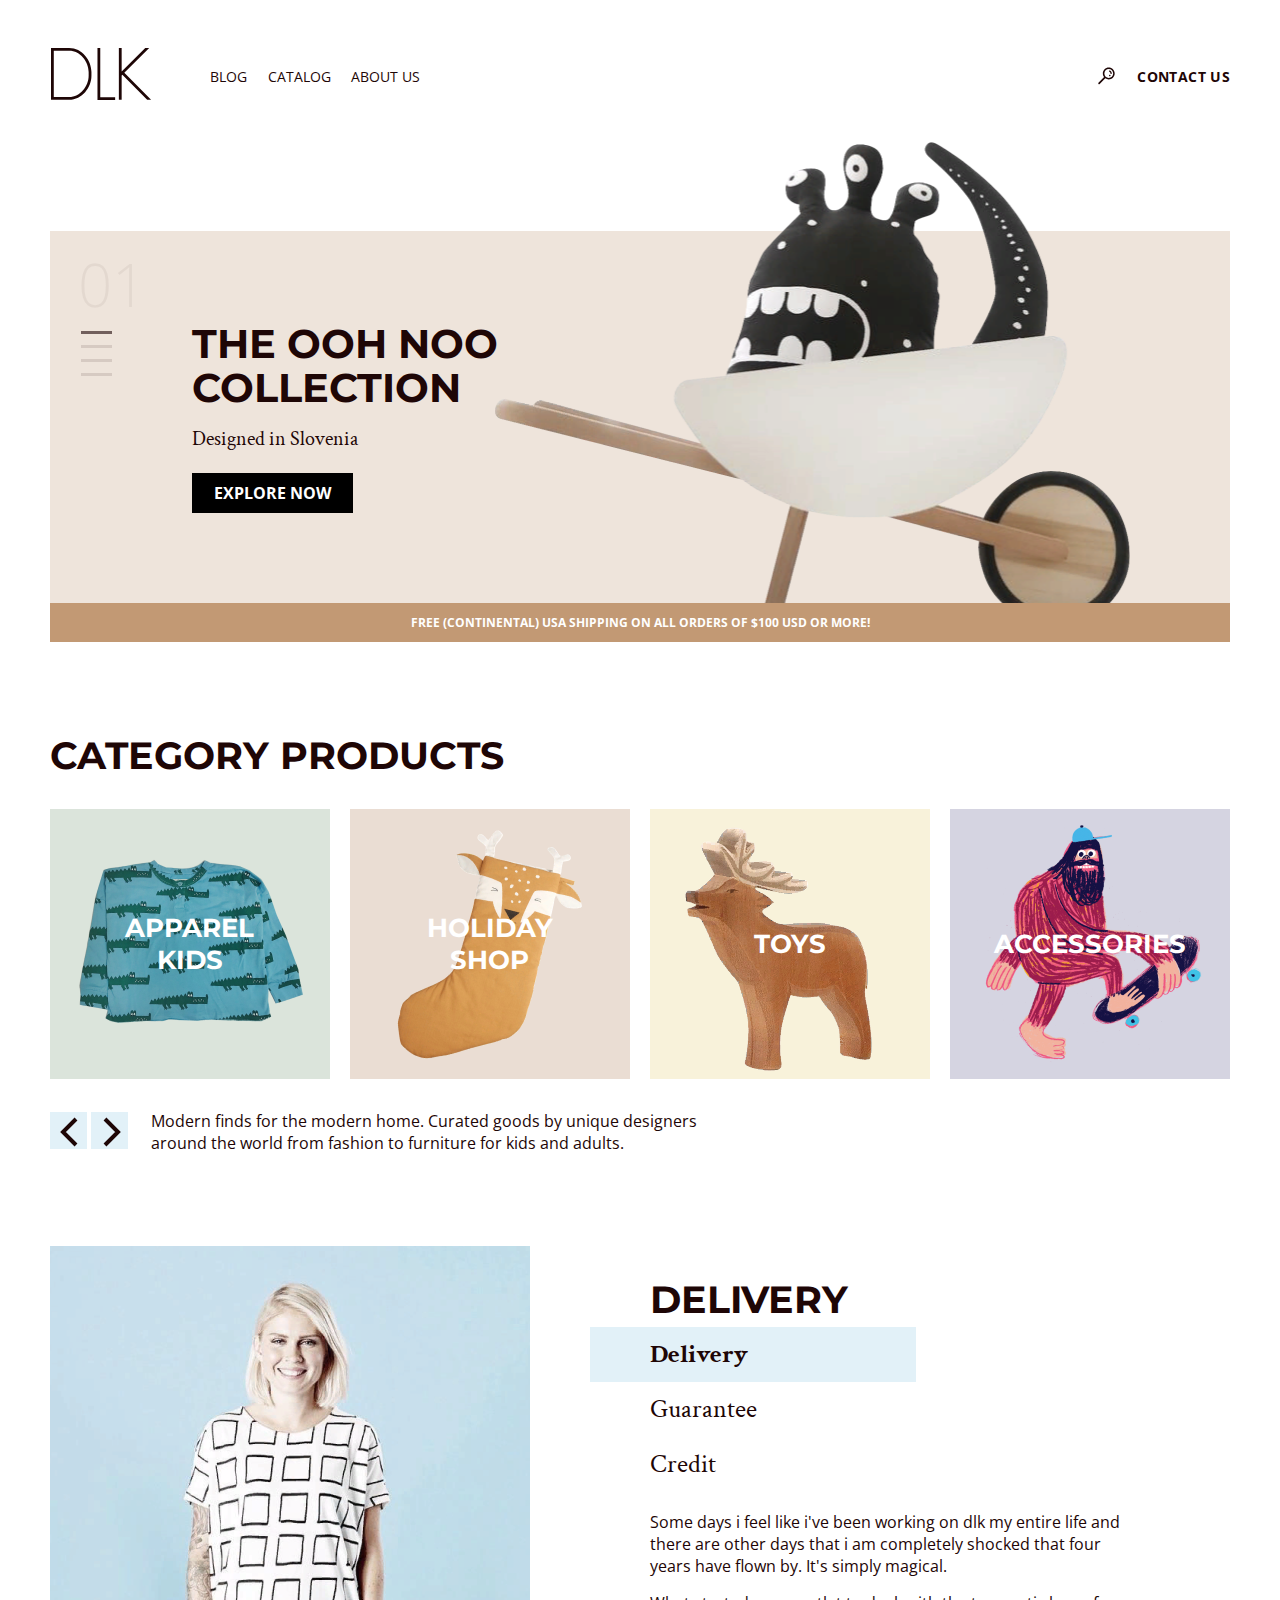
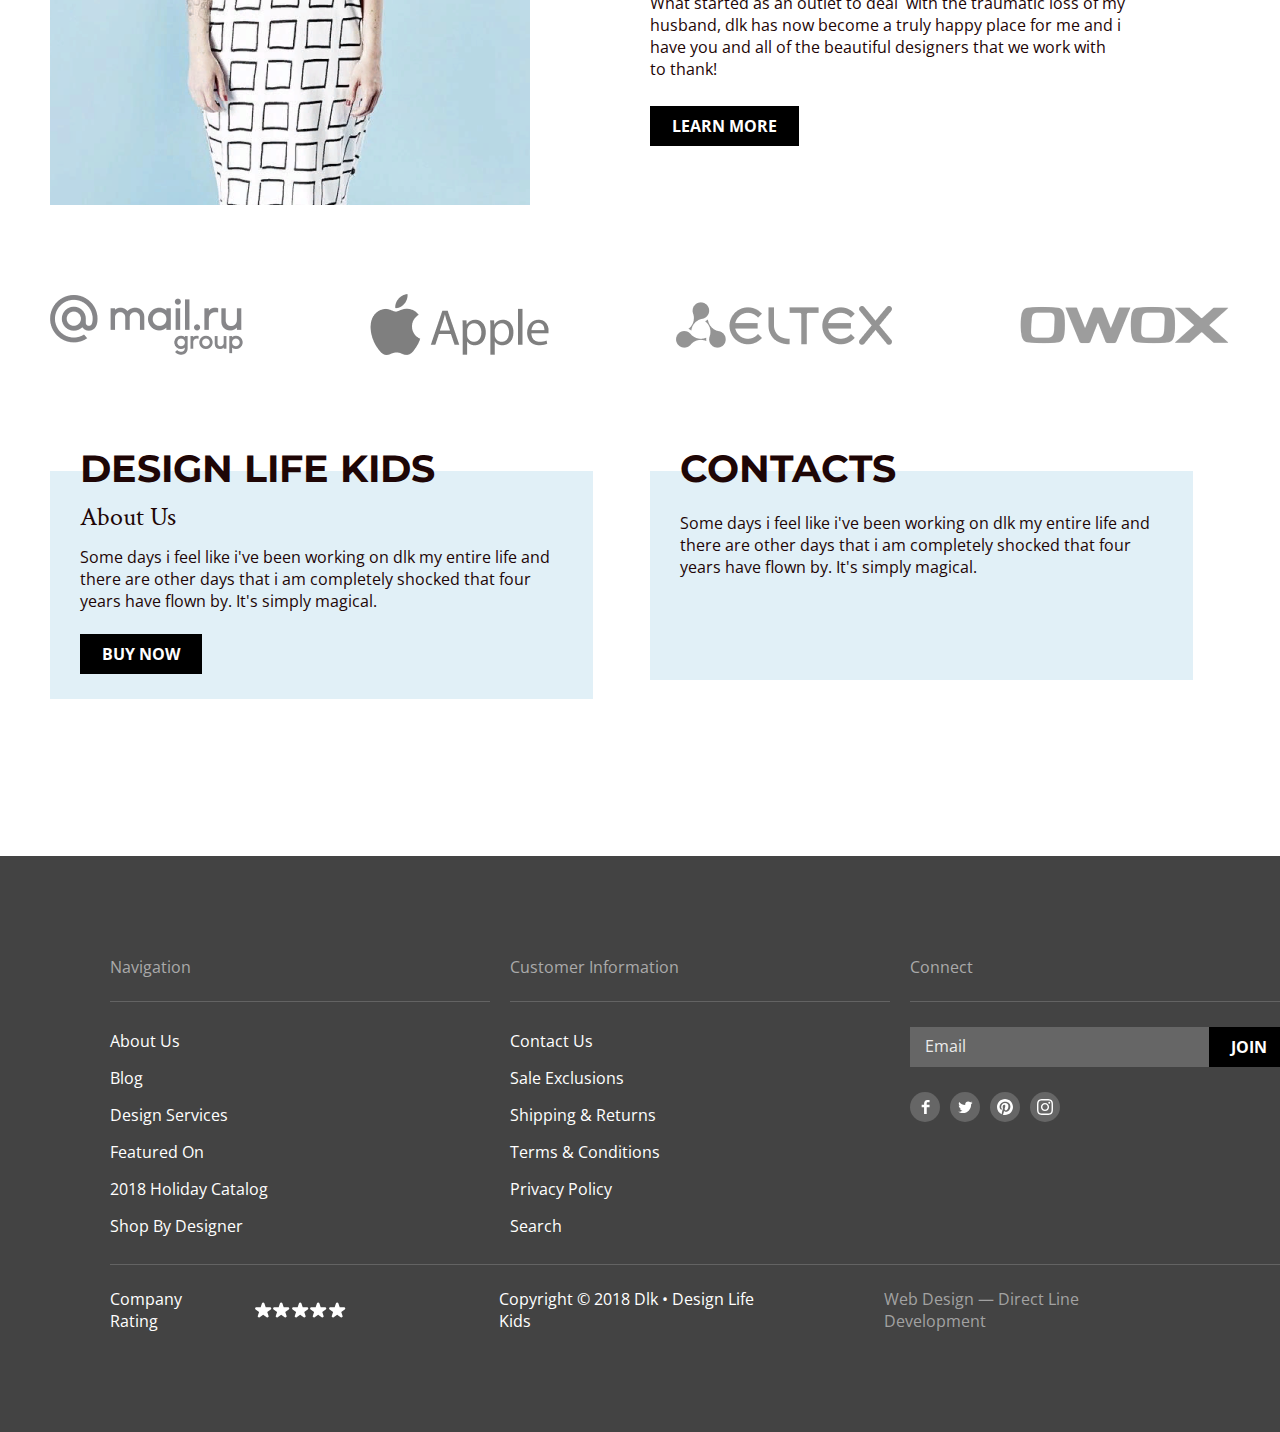
==== commit bad89ec2: "project done 2.0" ====
--- a/index.html
+++ b/index.html
@@ -223,32 +223,20 @@
                             <button type="submit" class="button footer__form_btn bold">Join</button>
                         </form>
                         <ul class="socials">
-                            <li class="socials__item">
+                            <li class="socials__item facebook__link">
                                 <a href="http://facebook.com">
-                                    <svg width="9" height="16" viewBox="0 0 9 16" fill="none" xmlns="http://www.w3.org/2000/svg">
-                                        <path fill-rule="evenodd" clip-rule="evenodd" d="M8.55271 3.36723H6.29671C6.03071 3.36723 5.73372 3.71723 5.73372 4.18523V5.81423H8.55271V8.13523H5.73372V15.1052H3.07071V8.13523H0.657715V5.81423H3.07071V4.44723C3.07071 2.48823 4.43171 0.894226 6.29671 0.894226H8.55271V3.36723Z" fill="white"/>
-                                    </svg>
-                                </a>
-                            </li>
-                            <li class="socials__item">
+                                </a>
+                            </li>
+                            <li class="socials__item twitter__link">
                                 <a href="http://twitter.com">
-                                    <svg width="15" height="13" viewBox="0 0 15 13" fill="none" xmlns="http://www.w3.org/2000/svg">
-                                        <path fill-rule="evenodd" clip-rule="evenodd" d="M13.1006 3.28912C13.1056 3.41612 13.1096 3.54312 13.1096 3.67212C13.1096 7.57612 10.1366 12.0781 4.70258 12.0781C3.03458 12.0781 1.48058 11.5881 0.173584 10.7501C0.406584 10.7771 0.641584 10.7911 0.879584 10.7911C2.26358 10.7911 3.53758 10.3181 4.54858 9.52512C3.25558 9.50212 2.16558 8.64812 1.78758 7.47512C1.96858 7.51012 2.15458 7.52712 2.34458 7.52712C2.61358 7.52712 2.87458 7.49212 3.12258 7.42412C1.77158 7.15212 0.751584 5.95912 0.751584 4.52712V4.49012C1.15058 4.71112 1.60758 4.84412 2.09158 4.85912C1.29858 4.33012 0.777584 3.42612 0.777584 2.40012C0.777584 1.85912 0.922584 1.35212 1.17658 0.916122C2.63258 2.70312 4.81058 3.87912 7.26558 4.00212C7.21558 3.78512 7.19058 3.56012 7.19058 3.32812C7.19058 1.69712 8.51258 0.375122 10.1446 0.375122C10.9936 0.375122 11.7616 0.732122 12.2996 1.30712C12.9736 1.17612 13.6056 0.930122 14.1766 0.590122C13.9556 1.28112 13.4886 1.85912 12.8766 2.22512C13.4746 2.15412 14.0446 1.99612 14.5756 1.76012C14.1776 2.35212 13.6776 2.87312 13.1006 3.28912Z" fill="white"/>
-                                    </svg>
-                                </a>
-                            </li>
-                            <li class="socials__item">
+                                </a>
+                            </li>
+                            <li class="socials__item pinterest__link">
                                 <a href="http://pinterest.com">
-                                    <svg width="16" height="16" viewBox="0 0 16 16" fill="none" xmlns="http://www.w3.org/2000/svg">
-                                        <path fill-rule="evenodd" clip-rule="evenodd" d="M8.00047 0C3.58252 0 0 3.58158 0 8.00047C0 11.2754 1.97001 14.0902 4.78956 15.3273C4.76698 14.7694 4.78579 14.0977 4.92785 13.49C5.08214 12.8408 5.95708 9.1313 5.95708 9.1313C5.95708 9.1313 5.70212 8.62045 5.70212 7.865C5.70212 6.6796 6.38984 5.79432 7.24502 5.79432C7.97225 5.79432 8.3241 6.34092 8.3241 6.99571C8.3241 7.7267 7.85747 8.82084 7.61757 9.83407C7.41718 10.6836 8.04281 11.3751 8.88011 11.3751C10.3957 11.3751 11.4165 9.42859 11.4165 7.12177C11.4165 5.36908 10.2358 4.05668 8.08796 4.05668C5.66167 4.05668 4.14982 5.86582 4.14982 7.88663C4.14982 8.5847 4.35491 9.07579 4.67666 9.45587C4.82531 9.6318 4.84506 9.70142 4.79144 9.90275C4.75381 10.0486 4.66537 10.4042 4.62868 10.5444C4.57506 10.7466 4.41136 10.82 4.22885 10.7448C3.11025 10.2885 2.58999 9.0645 2.58999 7.68813C2.58999 5.41612 4.50638 2.68972 8.30717 2.68972C11.3619 2.68972 13.3724 4.90151 13.3724 7.27324C13.3724 10.4117 11.6282 12.7562 9.05509 12.7562C8.19239 12.7562 7.37955 12.2895 7.10108 11.7599C7.10108 11.7599 6.63633 13.6029 6.53848 13.9585C6.36914 14.5747 6.03704 15.1919 5.73317 15.6717C6.45287 15.8843 7.21303 16 8.00047 16C12.4184 16 16 12.4184 16 8.00047C16 3.58158 12.4184 0 8.00047 0Z" fill="white"/>
-                                    </svg>
-                                </a>
-                            </li>
-                            <li class="socials__item">
+                                </a>
+                            </li>
+                            <li class="socials__item instagram__link">
                                 <a href="http://instagram.com">
-                                    <svg width="16" height="16" viewBox="0 0 16 16" fill="none" xmlns="http://www.w3.org/2000/svg">
-                                        <path fill-rule="evenodd" clip-rule="evenodd" d="M8.00003 0C5.82733 0 5.5549 0.0092 4.70163 0.0481333C3.8501 0.0869667 3.26857 0.222233 2.7597 0.42C2.23363 0.624433 1.7875 0.897967 1.3427 1.3427C0.897967 1.7875 0.624433 2.23363 0.42 2.7597C0.222233 3.26857 0.0869667 3.8501 0.0481333 4.7016C0.0092 5.5549 0 5.82733 0 8C0 10.1727 0.0092 10.4451 0.0481333 11.2984C0.0869667 12.1499 0.222233 12.7314 0.42 13.2403C0.624433 13.7664 0.897967 14.2125 1.3427 14.6573C1.7875 15.102 2.23363 15.3756 2.7597 15.58C3.26857 15.7778 3.8501 15.913 4.70163 15.9519C5.5549 15.9908 5.82733 16 8.00003 16C10.1727 16 10.4451 15.9908 11.2984 15.9519C12.1499 15.913 12.7314 15.7778 13.2403 15.58C13.7664 15.3756 14.2125 15.102 14.6573 14.6573C15.102 14.2125 15.3756 13.7664 15.58 13.2403C15.7778 12.7314 15.913 12.1499 15.9519 11.2984C15.9908 10.4451 16 10.1727 16 8C16 5.82733 15.9908 5.5549 15.9519 4.7016C15.913 3.8501 15.7778 3.26857 15.58 2.7597C15.3756 2.23363 15.102 1.7875 14.6573 1.3427C14.2125 0.897967 13.7664 0.624433 13.2403 0.42C12.7314 0.222233 12.1499 0.0869667 11.2984 0.0481333C10.4451 0.0092 10.1727 0 8.00003 0ZM8.00003 1.44143C10.1361 1.44143 10.3891 1.4496 11.2327 1.4881C12.0127 1.52367 12.4363 1.65397 12.7182 1.76353C13.0916 1.90867 13.3581 2.08203 13.638 2.362C13.918 2.6419 14.0913 2.9084 14.2365 3.28183C14.346 3.56373 14.4763 3.98733 14.5119 4.7673C14.5504 5.61087 14.5586 5.8639 14.5586 8C14.5586 10.1361 14.5504 10.3891 14.5119 11.2327C14.4763 12.0127 14.346 12.4363 14.2365 12.7182C14.0913 13.0916 13.918 13.3581 13.638 13.638C13.3581 13.918 13.0916 14.0913 12.7182 14.2365C12.4363 14.346 12.0127 14.4763 11.2327 14.5119C10.3892 14.5504 10.1363 14.5586 8.00003 14.5586C5.86373 14.5586 5.61077 14.5504 4.7673 14.5119C3.98733 14.4763 3.56373 14.346 3.28183 14.2365C2.9084 14.0913 2.64193 13.918 2.36197 13.638C2.08207 13.3581 1.90867 13.0916 1.76353 12.7182C1.65397 12.4363 1.52367 12.0127 1.4881 11.2327C1.4496 10.3891 1.44143 10.1361 1.44143 8C1.44143 5.8639 1.4496 5.61087 1.4881 4.7673C1.52367 3.98733 1.65397 3.56373 1.76353 3.28183C1.90867 2.9084 2.08203 2.6419 2.36197 2.362C2.64193 2.08203 2.9084 1.90867 3.28183 1.76353C3.56373 1.65397 3.98733 1.52367 4.7673 1.4881C5.61087 1.4496 5.8639 1.44143 8.00003 1.44143ZM3.8919 8C3.8919 5.73113 5.73113 3.8919 8.00003 3.8919C10.2689 3.8919 12.1081 5.73113 12.1081 8C12.1081 10.2689 10.2689 12.1081 8.00003 12.1081C5.73113 12.1081 3.8919 10.2689 3.8919 8ZM8.00003 10.6667C6.52723 10.6667 5.33333 9.47277 5.33333 8C5.33333 6.52723 6.52723 5.33333 8.00003 5.33333C9.47277 5.33333 10.6667 6.52723 10.6667 8C10.6667 9.47277 9.47277 10.6667 8.00003 10.6667ZM12.2704 4.68957C12.8006 4.68957 13.2304 4.2598 13.2304 3.7296C13.2304 3.1994 12.8006 2.76957 12.2704 2.76957C11.7402 2.76957 11.3104 3.1994 11.3104 3.7296C11.3104 4.2598 11.7402 4.68957 12.2704 4.68957Z" fill="white"/>
-                                    </svg>
                                 </a>
                             </li>
                         </ul>
@@ -296,10 +284,10 @@
                         <textarea id="message" cols="10" rows="10" maxlength="700" class="input__message input__border"></textarea>
                     </div>
                     <div class="agreement__wrap">
-                        <input type="checkbox" id="personal data" class="checkbox">
+                        <input type="checkbox" id="personal data" class="checkbox form_checkbox" onclick="check()">
                         <label for="personal data">By clicking on the button, you consent to the processing of your personal data</label>
                     </div>
-                    <button disabled="" type="submit" class="button  form__button form__button_inactive bold">Submit</button>
+                        <button disabled="" type="submit" class="button  form__button bold">Submit</button>
                 </fieldset>     
             </form>
             <button type="button" class="close__btn"></button>
--- a/styles/common_min.css
+++ b/styles/common_min.css
@@ -1 +1 @@
-body{font-family:'Open Sans',sans-serif}*{list-style-type:none;text-decoration:none;color:#1E0606;padding:0;box-sizing:border-box;margin:0}.container{max-width:1180px;margin:0 auto}.header{display:flex;margin-top:48px;align-items:center;text-transform:uppercase;justify-content:space-between;font-size:14px}.nav__wrapper{display:flex;align-items:center}.nav__list{display:flex;column-gap:20.5px;margin-left:58px}.contact{display:flex;align-items:center;column-gap:22px;letter-spacing:.36px}h1,h2{font-family:'Montserrat',sans-serif;text-transform:uppercase}h1{font-size:40px}h2{font-size:38px}.italic{font-family:'Crimson Text',serif}.small{font-size:20px}.big{font-size:26px}.bold{font-weight:700}.hidden{display:none}.logo:hover,.nav__list_item:hover,.contact:hover,.socials__item:hover{opacity:.5}.logo:active,.nav__list_item:active,.contact:active,.socials__item:active{opacity:.2}.footer__text:hover{color:#AAA}.footer__form_input:hover{border-top:2px solid #FFF;border-left:2px solid #FFF;border-bottom:2px solid #FFF}.dl:hover{color:#FFF;text-decoration:underline}.footer__rating:hover .rating__label{color:#C29974}.button{color:#fff;font-size:16px;background-color:#000;padding:9px 22px;display:inline-block;cursor:pointer;text-transform:uppercase;font-family:'Open Sans',sans-serif;border:none}.button:hover{background-color:#C29974}.button:active{background-color:#CFAF91}.button:disabled{background-color:#C7C1C1}.title__section{margin-top:57px;display:flex;flex-direction:column;gap:15px}.pages__navlist{display:flex;gap:20px}.pages__navlist_current{opacity:.5}.pagination{display:flex;align-items:center;justify-content:space-between;margin-top:42px;margin-bottom:57px}.pagination__arrow_left:hover{background-image:url(/static/icons/swipe_left_hover.svg)}.pagination__arrow_right:hover{background-image:url(/static/icons/swipe_right_hover.svg)}.pagination__arrow_left:active{background-image:url(/static/icons/swipe_left_hover.svg);opacity:.7}.pagination__arrow_right:active{background-image:url(/static/icons/swipe_right_hover.svg);opacity:.7}.pagination__pages{display:flex;gap:64px;font-family:'Montserrat',sans-serif}.pagination__current_page{color:#C29974;margin-right:3px}.page:hover{color:#AAA}.footer{background-color:#434343;padding:100px 110px}.footer__wrapper{display:flex;column-gap:20px;line-height:22px}.footer__title{color:#AAA;font-weight:400;font-size:16px}.footer__line{width:380px;height:1px;color:#666;background-color:#666666ed;border:none;margin-top:23px}.footer__navigation,.footer__customer_info{display:flex;flex-direction:column}.footer__navlist,.footer__customer_info_list{margin-top:28px;display:flex;flex-direction:column;row-gap:15px}.footer__text,.rating__label{color:#FFF;font-weight:400}.footer__form{margin-top:25px;display:flex}.footer__form_input{width:299px;height:40px;background-color:#666;border:none;font-family:'Open Sans',sans-serif}.footer__form_input::placeholder{color:#EBEBEB;padding:9px 0 9px 15px;font-family:'Open Sans',sans-serif;font-size:16px;line-height:21.79px}.socials{display:flex;margin-top:25px;column-gap:10px}.socials__item{background-color:#666;width:30px;height:30px;border-radius:15px;display:flex;justify-content:center;align-items:center;padding-top:3px;padding-left:3px;cursor:pointer}.long{width:1180px;margin-top:27px}.footer__lower_wrapper{display:flex;margin-top:23px;line-height:22px}.footer__rating{display:flex;align-items:center;column-gap:28px;border:none}.rating_group{position:relative;width:97px;height:16px;background-image:url(/static/icons/star.svg);background-size:17px 16px;background-repeat:space}.rating_star{position:absolute;top:0;left:0;width:17px;height:17px;appearance:none;font-size:inherit;margin:0;cursor:pointer}.rating_star:nth-of-type(1){z-index:5;width:17px}.rating_star:nth-of-type(1):hover,.rating_star:nth-of-type(1):active,.rating_star:nth-of-type(1):focus{background-image:url(/static/icons/star_chosen.svg);z-index:5;width:17px;height:17px;background-repeat:no-repeat;background-size:contain}.rating_star:nth-of-type(2){z-index:4;width:35px}.rating_star:nth-of-type(2):hover,.rating_star:nth-of-type(2):active,.rating_star:nth-of-type(2):focus{background-image:url(/static/icons/star_chosen.svg);z-index:4;width:38px;height:16px;background-size:contain;background-repeat:space}.rating_star:nth-of-type(3){z-index:3;width:55px}.rating_star:nth-of-type(3):hover,.rating_star:nth-of-type(3):active,.rating_star:nth-of-type(3):focus{background-image:url(/static/icons/star_chosen.svg);z-index:3;width:57px;height:16px;background-size:contain;background-repeat:space}.rating_star:nth-of-type(4){z-index:2;width:77px}.rating_star:nth-of-type(4):hover,.rating_star:nth-of-type(4):active,.rating_star:nth-of-type(4):focus{background-image:url(/static/icons/star_chosen.svg);z-index:2;width:77px;height:16px;background-size:contain;background-repeat:space}.rating_star:nth-of-type(5){z-index:1;width:97px}.rating_star:nth-of-type(5):hover,.rating_star:nth-of-type(5):active,.rating_star:nth-of-type(5):focus{background-image:url(/static/icons/star_chosen.svg);z-index:1;width:97px;height:16px;background-size:contain;background-repeat:space}.copyright{color:#FFF;font-weight:400;padding-left:153px}.dl{color:#A2A2A2;padding-left:109px}.checkbox{appearance:none;cursor:pointer}.checkbox:disabled::before{background-image:url(/static/icons/checkbox__dis.svg)}.checkbox:disabled>label{color:#908484}.checkbox::before{content:'';display:inline-flex;width:19px;height:19px;background-image:url(/static/icons/checkbox_form.svg)}.checkbox:checked::before{background-image:url(/static/icons/checkbox_checked.svg)}.feedback__wrap{position:fixed;width:100%;height:100%;background-color:#7D97DACC;top:0;left:0;display:none;padding-top:113px;padding-left:360px;z-index:9999}.feedback__wrap_open{display:flex}.popup__wrap{display:flex;gap:10px}.form__button_inactive{background-color:#C1C1C1;border:none;color:#E1E1E1}.close__btn{width:15px;height:15px;border:none;background-color:transparent;background-image:url(/static/icons/close_btn.svg);cursor:pointer}.close__btn:hover{opacity:.7}.close__btn:active{opacity:.4}.roboto{font-family:'Roboto',sans-serif;font-size:14px}.feedback__form{width:680px;padding:42px 40px;background-color:#E5EAF8;display:flex;flex-direction:column;border:none;font-size:14px;line-height:16px}.feedback__form_name,.phone__wrap,.email__wrap{display:flex;flex-direction:column;gap:3px}.input__border{border:1px solid rgba(0,0,0,0.2)}.input__name{width:600px;height:50px;margin-top:4px;font-size:18px;font-family:'Open Sans',sans-serif;padding-top:14px;padding-left:20px;padding-bottom:11px}.input__name:hover,.input__name:active,.input__phone_and_email:hover,.input__phone_and_email:active,.input__message:hover,.input__message:active{border:1px solid #C29974}.input__name:disabled,.input__phone_and_email:disabled,.input__message:disabled{border:1px solid #EBEBEB}.phone_and_email__wrap{display:flex;margin-top:20px;justify-content:space-between}.input__phone_and_email{width:290px;height:50px;margin-top:4px}.message__wrap{display:flex;flex-direction:column;margin-top:20px;gap:3px}.input__message{resize:none;max-height:150px;margin-top:5px}.agreement__wrap{margin-top:19px;margin-bottom:6px;display:flex;align-items:center;font-size:14px;line-height:16px;gap:15px}.form__button{max-width:106px;margin-top:10px}+body{font-family:'Open Sans',sans-serif}*{list-style-type:none;text-decoration:none;color:#1E0606;padding:0;box-sizing:border-box;margin:0}.container{max-width:1180px;margin:0 auto}.header{display:flex;margin-top:48px;align-items:center;text-transform:uppercase;justify-content:space-between;font-size:14px}.nav__wrapper{display:flex;align-items:center}.nav__list{display:flex;column-gap:20.5px;margin-left:58px}.contact{display:flex;align-items:center;column-gap:22px;letter-spacing:.36px}h1,h2{font-family:'Montserrat',sans-serif;text-transform:uppercase}h1{font-size:40px}h2{font-size:38px}.italic{font-family:'Crimson Text',serif}.small{font-size:20px}.big{font-size:26px}.bold{font-weight:700}.hidden{display:none}.logo:hover,.nav__list_item:hover,.contact:hover,.socials__item:hover{opacity:.5}.logo:active,.nav__list_item:active,.contact:active,.socials__item:active{opacity:.2}.footer__text:hover{color:#AAA}.footer__form_input:hover{border-top:2px solid #FFF;border-left:2px solid #FFF;border-bottom:2px solid #FFF}.dl:hover{color:#FFF;text-decoration:underline}.footer__rating:hover .rating__label{color:#C29974}.button{color:#fff;font-size:16px;background-color:#000;padding:9px 22px;display:inline-block;cursor:pointer;text-transform:uppercase;font-family:'Open Sans',sans-serif;border:none}.button:hover{background-color:#C29974}.button:active{background-color:#CFAF91}.button:disabled{background-color:#C7C1C1;cursor:auto}.title__section{margin-top:57px;display:flex;flex-direction:column;gap:15px}.pages__navlist{display:flex;gap:20px}.pages__navlist_current{opacity:.5}.pagination{display:flex;align-items:center;justify-content:space-between;margin-top:42px;margin-bottom:57px}.pagination__arrow_left:hover{background-image:url(/static/icons/swipe_left_hover.svg)}.pagination__arrow_right:hover{background-image:url(/static/icons/swipe_right_hover.svg)}.pagination__arrow_left:active{background-image:url(/static/icons/swipe_left_hover.svg);opacity:.7}.pagination__arrow_right:active{background-image:url(/static/icons/swipe_right_hover.svg);opacity:.7}.pagination__pages{display:flex;gap:64px;font-family:'Montserrat',sans-serif}.pagination__current_page{color:#C29974;margin-right:3px}.page:hover{color:#AAA}.footer{background-color:#434343;padding:100px 110px}.footer__wrapper{display:flex;column-gap:20px;line-height:22px}.footer__title{color:#AAA;font-weight:400;font-size:16px}.footer__line{width:380px;height:1px;color:#666;background-color:#666666ed;border:none;margin-top:23px}.footer__navigation,.footer__customer_info{display:flex;flex-direction:column}.footer__navlist,.footer__customer_info_list{margin-top:28px;display:flex;flex-direction:column;row-gap:15px}.footer__text,.rating__label{color:#FFF;font-weight:400}.footer__form{margin-top:25px;display:flex}.footer__form_input{width:299px;height:40px;background-color:#666;border:none;font-family:'Open Sans',sans-serif}.footer__form_input::placeholder{color:#EBEBEB;padding:9px 0 9px 15px;font-family:'Open Sans',sans-serif;font-size:16px;line-height:21.79px}.socials{display:flex;margin-top:25px;column-gap:10px}.socials__item{background-color:#666;width:30px;height:30px;border-radius:15px;display:flex;justify-content:center;align-items:center;cursor:pointer;padding:auto;background-repeat:no-repeat;background-position:50% 50%}.facebook__link{background-image:url(/static/icons/facebook.svg)}.twitter__link{background-image:url(/static/icons/twitter.svg)}.pinterest__link{background-image:url(/static/icons/pinterest.svg)}.instagram__link{background-image:url(/static/icons/instagram.svg)}.long{width:1180px;margin-top:27px}.footer__lower_wrapper{display:flex;margin-top:23px;line-height:22px}.footer__rating{display:flex;align-items:center;column-gap:28px;border:none}.rating_group{position:relative;width:97px;height:16px;background-image:url(/static/icons/star.svg);background-size:17px 16px;background-repeat:space}.rating_star{position:absolute;top:0;left:0;width:17px;height:17px;appearance:none;font-size:inherit;margin:0;cursor:pointer}.rating_star:nth-of-type(1){z-index:5;width:17px}.rating_star:nth-of-type(1):hover,.rating_star:nth-of-type(1):active,.rating_star:nth-of-type(1):focus{background-image:url(/static/icons/star_chosen.svg);z-index:5;width:17px;height:17px;background-repeat:no-repeat;background-size:contain}.rating_star:nth-of-type(2){z-index:4;width:35px}.rating_star:nth-of-type(2):hover,.rating_star:nth-of-type(2):active,.rating_star:nth-of-type(2):focus{background-image:url(/static/icons/star_chosen.svg);z-index:4;width:38px;height:16px;background-size:contain;background-repeat:space}.rating_star:nth-of-type(3){z-index:3;width:55px}.rating_star:nth-of-type(3):hover,.rating_star:nth-of-type(3):active,.rating_star:nth-of-type(3):focus{background-image:url(/static/icons/star_chosen.svg);z-index:3;width:57px;height:16px;background-size:contain;background-repeat:space}.rating_star:nth-of-type(4){z-index:2;width:77px}.rating_star:nth-of-type(4):hover,.rating_star:nth-of-type(4):active,.rating_star:nth-of-type(4):focus{background-image:url(/static/icons/star_chosen.svg);z-index:2;width:77px;height:16px;background-size:contain;background-repeat:space}.rating_star:nth-of-type(5){z-index:1;width:97px}.rating_star:nth-of-type(5):hover,.rating_star:nth-of-type(5):active,.rating_star:nth-of-type(5):focus{background-image:url(/static/icons/star_chosen.svg);z-index:1;width:97px;height:16px;background-size:contain;background-repeat:space}.copyright{color:#FFF;font-weight:400;padding-left:153px}.dl{color:#A2A2A2;padding-left:109px}.checkbox{appearance:none;cursor:pointer}.checkbox:disabled::before{background-image:url(/static/icons/checkbox__dis.svg)}.checkbox:disabled>label{color:#908484}.checkbox::before{content:'';display:inline-flex;width:19px;height:19px;background-image:url(/static/icons/checkbox_form.svg)}.checkbox:checked::before{background-image:url(/static/icons/checkbox_checked.svg)}.feedback__wrap{position:fixed;width:100%;height:100%;background-color:#7D97DACC;top:0;left:0;display:none;z-index:9999}.feedback__wrap_open{display:flex}.popup__wrap{display:flex;gap:10px;margin:113px auto}.close__btn{width:15px;height:15px;border:none;background-color:transparent;background-image:url(/static/icons/close_btn.svg);cursor:pointer}.close__btn:hover{opacity:.7}.close__btn:active{opacity:.4}.roboto{font-family:'Roboto',sans-serif;font-size:14px}.feedback__form{width:680px;padding:42px 40px;background-color:#E5EAF8;display:flex;flex-direction:column;border:none;font-size:14px;line-height:16px}.feedback__form_name,.phone__wrap,.email__wrap{display:flex;flex-direction:column;gap:3px}.input__border{border:1px solid rgba(0,0,0,0.2)}.input__name{width:600px;height:50px;margin-top:4px;font-size:18px;font-family:'Open Sans',sans-serif;padding-top:14px;padding-left:20px;padding-bottom:11px}.input__name:hover,.input__name:active,.input__phone_and_email:hover,.input__phone_and_email:active,.input__message:hover,.input__message:active{border:1px solid #C29974}.input__name:disabled,.input__phone_and_email:disabled,.input__message:disabled{border:1px solid #EBEBEB}.phone_and_email__wrap{display:flex;margin-top:20px;justify-content:space-between}.input__phone_and_email{width:290px;height:50px;margin-top:4px}.message__wrap{display:flex;flex-direction:column;margin-top:20px;gap:3px}.input__message{resize:none;max-height:150px;margin-top:5px}.agreement__wrap{margin-top:19px;margin-bottom:6px;display:flex;align-items:center;font-size:14px;line-height:16px;gap:15px}.form__button{max-width:106px;margin-top:10px}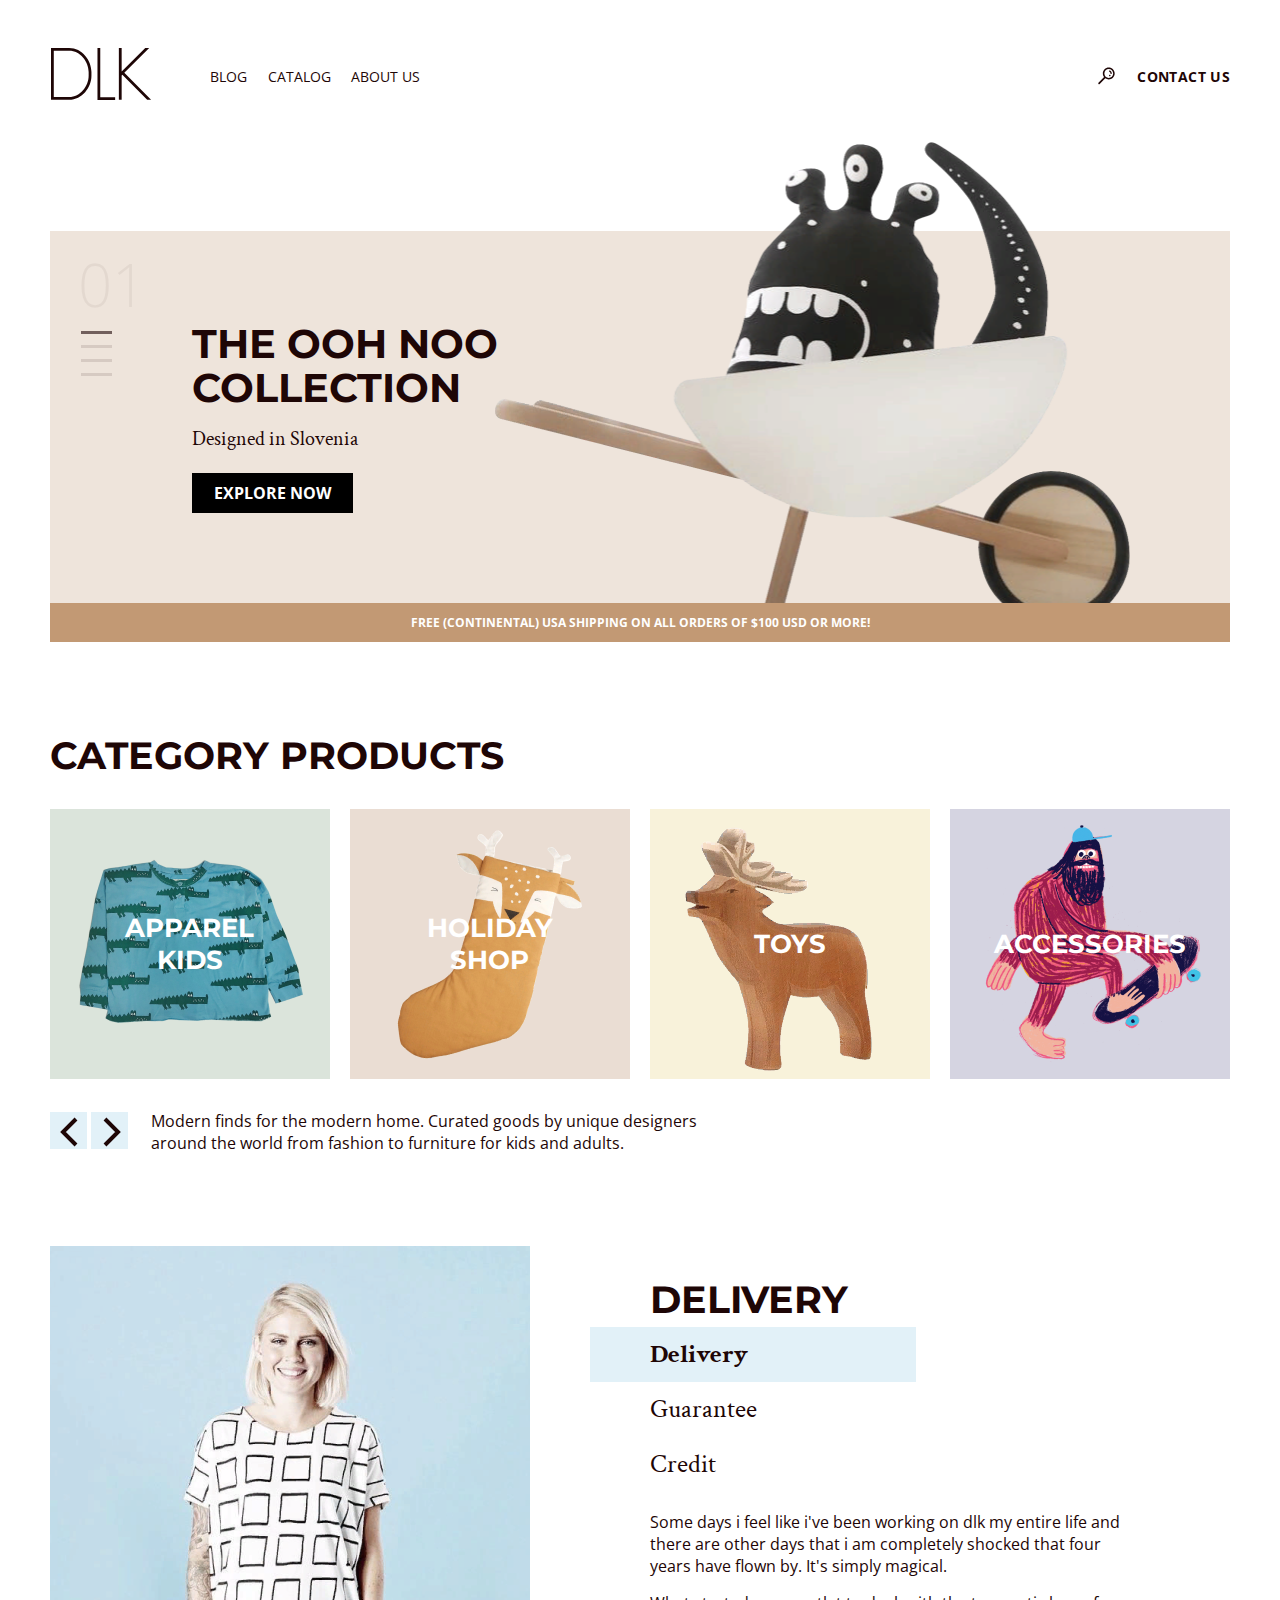
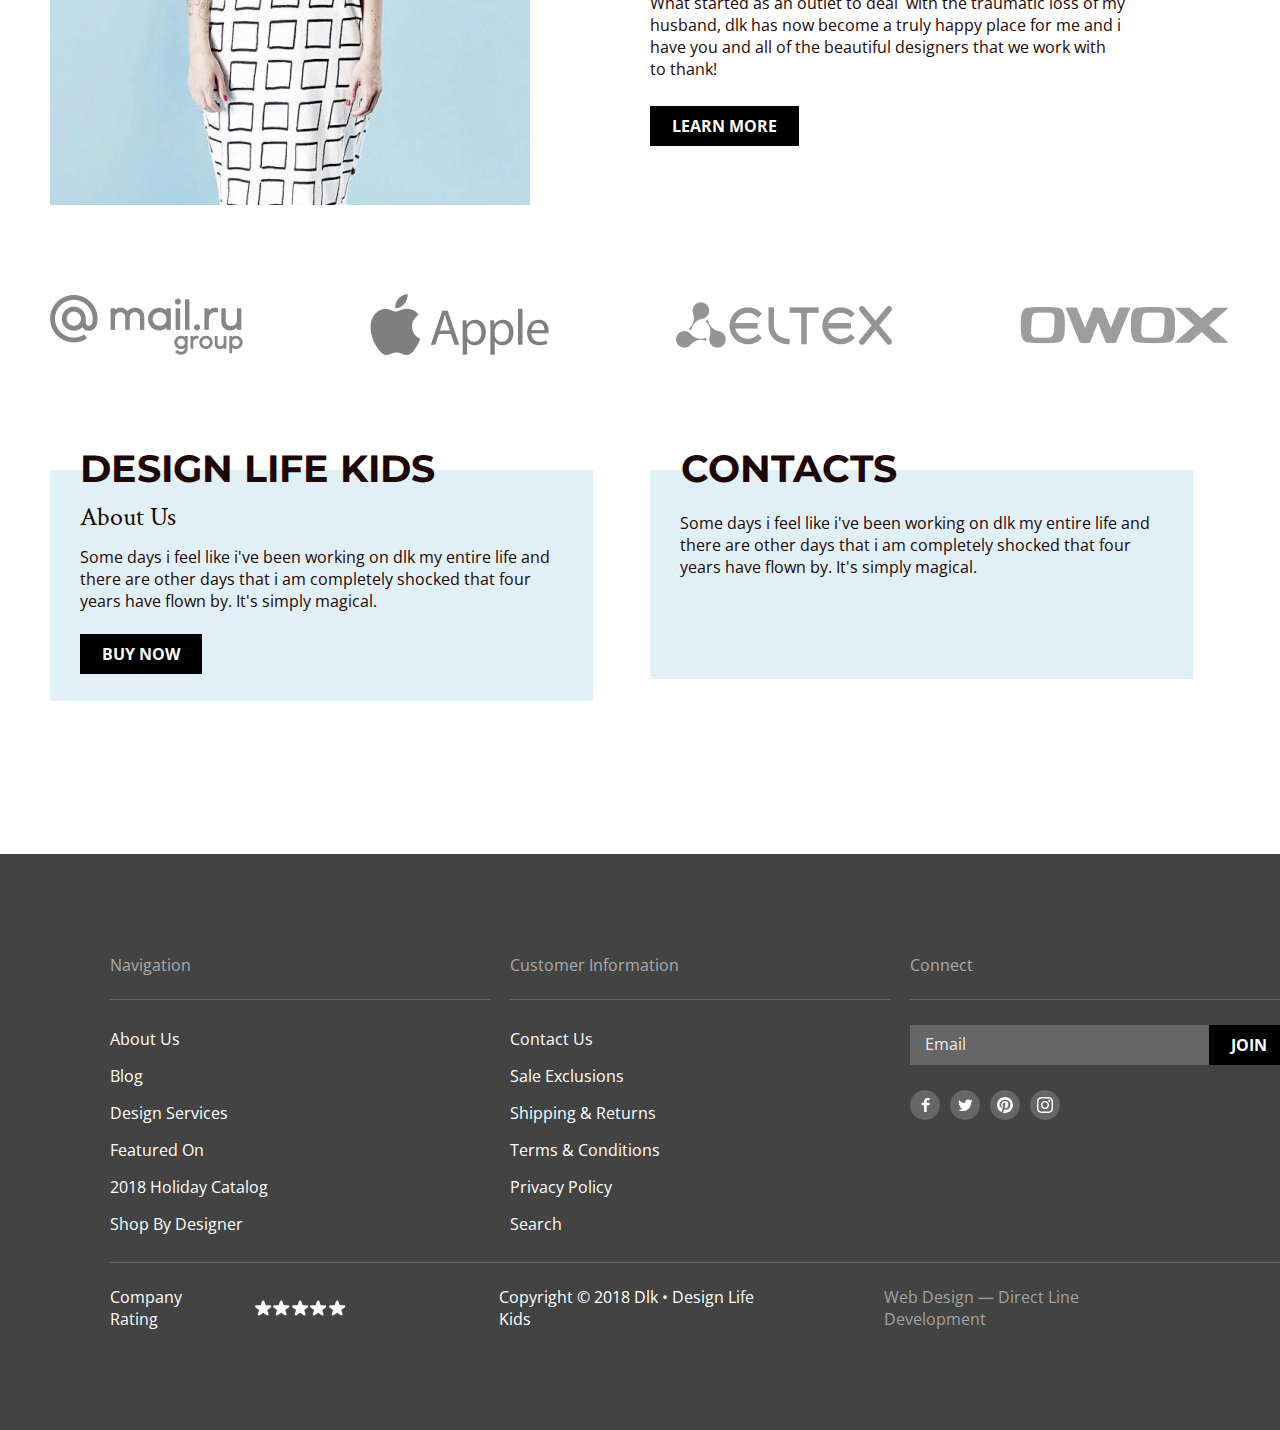
==== commit 0c1f0948: "project done (еще немного правок)" ====
--- a/index.html
+++ b/index.html
@@ -10,7 +10,7 @@
     <link href="https://fonts.googleapis.com/css2?family=Montserrat:wght@200;600;700&display=swap" rel="stylesheet">
     <link href="https://fonts.googleapis.com/css2?family=Crimson+Text:ital,wght@1,400;1,700&display=swap" rel="stylesheet">
     <link href="https://fonts.googleapis.com/css2?family=Roboto&display=swap" rel="stylesheet">
-    <link rel="stylesheet" href="/styles/common_min.css">
+    <link rel="stylesheet" href="/styles/common.css">
     <link rel="stylesheet" href="/styles/style_min.css">
     <title>DLK</title>
 </head>
@@ -68,9 +68,9 @@
                 <div class="banner__description">
                     <h1 class="bold banner__title">THE OOH NOO COLLECTION</h1>
                     <p class="design italic small">Designed in Slovenia</p>
-                    <button type="button" class="button bold btn-js" href="#">EXPLORE NOW</button>
-                </div>
-            <img class="banner__image" src="/static/images/monster.png" alt="banner image">
+                    <button type="button" class="button bold btn-js">EXPLORE NOW</button>
+                </div>
+            <img width="635" height="461" class="banner__image" src="/static/images/monster.png" alt="banner image">
             </div>
             <div class="banner__shipping">
                 <p class="banner__shipping_text bold">Free (continental) USA shipping on all orders of $100 USD or more!</p>
@@ -80,19 +80,19 @@
             <h2 class="bold">Category Products</h2>
             <ul class="category__list">
                 <li class="category__list_item first_item">
-                    <img src="/static/images/apparel_kids.png" alt="sweater">
+                    <img width="280" height="270" src="/static/images/apparel_kids.png" alt="sweater">
                     <a href="#" class="category__name first_name bold big">APPAREL KIDS</a>
                 </li>
                 <li class="category__list_item second_item">
-                    <img src="/static/images/holiday_shop.png" alt="christmas stocking" class="category__list_second_img">
+                    <img width="208" height="244" src="/static/images/holiday_shop.png" alt="christmas stocking" class="category__list_second_img">
                     <a href="#" class="category__name second_name bold big">HOLIDAY SHOP</a>
                 </li>
                 <li class="category__list_item third_item">
-                    <img src="/static/images/toys.png" alt="deer" class="category__list_third_img">
+                    <img width="270" height="270" src="/static/images/toys.png" alt="deer" class="category__list_third_img">
                     <a href="/pages/toys.html" class="category__name third_name bold big">TOYS</a>
                 </li>
                 <li class="category__list_item fourth_item">
-                    <img src="/static/images/accessories.png" alt="yeti" class="category__list_fourth_img">
+                    <img width="240" height="250" src="/static/images/accessories.png" alt="yeti" class="category__list_fourth_img">
                     <a href="#" class="category__name fourth_name bold big">ACCESSORIES</a>
                 </li>
             </ul>
@@ -113,7 +113,7 @@
             </div>
         </section>
         <section class="delivery__section container">
-            <img width="480" height="559" src="/static/images/woman.png" alt="woman">
+            <img width="480" height="559" src="/static/images/woman.png" alt="woman" class="delivery__image">
             <div class="delivery__section_wrapper">
                 <h2 class="bold delivery__title">Delivery</h2>
                 <ul class="delivery__list italic big">
@@ -135,31 +135,34 @@
             </div>
         </section>
         <section class=" awards__section container">
+            <h2 class="hidden">awards</h2>
             <ul class="awards__list">
                 <li>
-                    <img src="/static/images/mail.png" alt="mail.ru group">
+                    <img width="193" height="60" src="/static/images/mail.png" alt="mail.ru group">
                 </li>
                 <li>
-                    <img src="/static/images/apple.png" alt="apple">
+                    <img width="179" height="61" src="/static/images/apple.png" alt="apple">
                 </li>
                 <li>
-                    <img src="/static/images/eltex.png" alt="eltex">
+                    <img width="216" height="46" src="/static/images/eltex.png" alt="eltex">
                 </li>
                 <li>
-                    <img src="/static/images/owox.png" alt="owox">
+                    <img width="211" height="40" src="/static/images/owox.png" alt="owox">
                 </li>
             </ul>
         </section>
         <div class="design_and_contacts__wrapper container">
             <section class="design__section">
                 <h2 class="bold design_and_contacts__title">Design Life Kids</h2>
-                <p class="italic big">About Us</p>
-                <p class="design_and_contacts__text">Some days i feel like i've been working on dlk my entire life and there are other days that i am completely shocked that four years have flown by. It's simply magical.</p>
-                <button type="button" class="button bold design__btn">buy now</button>
+                <div class="design__wrap">
+                    <p class="italic big">About Us</p>
+                    <p class="design_and_contacts__text">Some days i feel like i've been working on dlk my entire life and there are other days that i am completely shocked that four years have flown by. It's simply magical.</p>
+                    <button type="button" class="button bold design__btn">buy now</button>
+                </div>
             </section>
             <section class="contacts__section">
                 <h2 class="bold design_and_contacts__title">Contacts</h2>
-                <p class="design_and_contacts__text">Some days i feel like i've been working on dlk my entire life and there are other days that i am completely shocked that four years have flown by. It's simply magical.</p>
+                <p class="design_and_contacts__text contacts_text">Some days i feel like i've been working on dlk my entire life and there are other days that i am completely shocked that four years have flown by. It's simply magical.</p>
                 <iframe src="https://www.google.com/maps/embed?pb=!1m18!1m12!1m3!1d2372.5400080951604!2d49.289866529516296!3d53.51241204094353!2m3!1f0!2f0!3f0!3m2!1i1024!2i768!4f13.1!3m3!1m2!1s0x416879a82611632d%3A0xb18d94ffcf91e387!2zREwgQWNhZGVteSDigJQg0LrRg9GA0YHRiyDQv9GA0L7Qs9GA0LDQvNC80LjRgNC-0LLQsNC90LjRjw!5e0!3m2!1sru!2sru!4v1661971395827!5m2!1sru!2sru" width="483" height="200" style="border:0;" allowfullscreen="" loading="lazy" referrerpolicy="no-referrer-when-downgrade" class="map"></iframe>
             </section>
         </div>
@@ -246,13 +249,13 @@
         <hr class="footer__line long container">
         <div class="footer__lower_wrapper container">
             <fieldset class="footer__rating">
-                <label for="rating" class="rating__label">Company Rating</label>
+                <div class="rating__label">Company Rating</div>
                 <div class="rating_group">
-                    <input class="rating_star" type="radio" name="rating" id="rating" value="Ужасно">
-                    <input class="rating_star star-2" type="radio" name="rating" id="rating" value="Плохо">
-                    <input class="rating_star star-3" type="radio" name="rating" id="rating" value="Нормально">
-                    <input class="rating_star star-4" type="radio" name="rating" id="rating" value="Хорошо">
-                    <input class="rating_star star-5" type="radio" name="rating" id="rating" value="Отлично">
+                    <input class="rating_star" type="radio" name="rating" id="rating-1" value="Ужасно">
+                    <input class="rating_star star-2" type="radio" name="rating" id="rating=2" value="Плохо">
+                    <input class="rating_star star-3" type="radio" name="rating" id="rating-3" value="Нормально">
+                    <input class="rating_star star-4" type="radio" name="rating" id="rating-4" value="Хорошо">
+                    <input class="rating_star star-5" type="radio" name="rating" id="rating-5" value="Отлично">
                 </div>
             </fieldset>
             <p class="copyright">Copyright © 2018 Dlk • Design Life Kids</p>
@@ -284,8 +287,8 @@
                         <textarea id="message" cols="10" rows="10" maxlength="700" class="input__message input__border"></textarea>
                     </div>
                     <div class="agreement__wrap">
-                        <input type="checkbox" id="personal data" class="checkbox form_checkbox" onclick="check()">
-                        <label for="personal data">By clicking on the button, you consent to the processing of your personal data</label>
+                        <input type="checkbox" id="personaldata" class="checkbox form_checkbox">
+                        <label for="personaldata">By clicking on the button, you consent to the processing of your personal data</label>
                     </div>
                         <button disabled="" type="submit" class="button  form__button bold">Submit</button>
                 </fieldset>     
@@ -293,6 +296,6 @@
             <button type="button" class="close__btn"></button>
         </div>
     </section>
-    <script type="text/javascript" src="/js/index_min.js"></script>
+    <script src="/js/index_min.js"></script>
 </body>
 </html>--- a/styles/common.css
+++ b/styles/common.css
@@ -0,0 +1,592 @@
+/* сброс стилей по умолчанию */
+
+body{
+    font-family: 'Open Sans', sans-serif;
+}
+
+* {
+    list-style-type: none;
+    text-decoration: none;
+    color: #1E0606;
+    padding: 0;
+    box-sizing: border-box;
+    margin: 0;
+}
+
+.container{
+    max-width: 1180px;
+    margin: 0 auto;
+}
+
+/* стили для хедера */
+
+.header{
+    display: flex;
+    margin-top: 48px;
+    align-items: center;
+    text-transform: uppercase;
+    justify-content: space-between;
+    font-size: 14px;
+}
+
+.nav__wrapper{
+    display: flex;
+    align-items: center;
+}
+
+.nav__list{
+    display: flex;
+    column-gap: 20.5px;
+    margin-left: 58px;
+}
+
+.contact{
+    display: flex;
+    align-items: center;
+    column-gap: 22px;
+    letter-spacing: 0.36px;
+}
+
+/* стили для текста */
+
+h1, h2{
+    font-family: 'Montserrat', sans-serif;
+    text-transform: uppercase;
+}
+
+h1{
+    font-size: 40px;
+}
+
+h2{
+    font-size: 38px;
+}
+
+.italic{
+    font-family: 'Crimson Text', serif;
+}
+
+.small{
+    font-size: 20px;
+}
+
+.big{
+    font-size: 26px;
+}
+
+.bold{
+    font-weight: 700;
+}
+
+.hidden{
+    display: none;
+}
+
+/* интерактивные стили хедера и футера */
+
+.logo:hover, 
+.nav__list_item:hover, 
+.contact:hover, 
+.socials__item:hover{
+    opacity: 0.5;
+}
+
+.logo:active, 
+.nav__list_item:active, 
+.contact:active, 
+.socials__item:active{
+    opacity: 0.2;
+}
+
+.footer__text:hover{
+    color: #AAAAAA;
+}
+
+.footer__form_input:hover{
+    border-top: 2px solid #FFFFFF;
+    border-left: 2px solid #FFFFFF;
+    border-bottom: 2px solid #FFFFFF;;
+}
+
+.dl:hover{
+    color: #FFFFFF;
+    text-decoration: underline;
+}
+
+.footer__rating:hover .rating__label{
+    color: #C29974;
+}
+
+/* кнопки */
+
+.button{
+    color: white;
+    font-size: 16px;
+    background-color: #000;
+    padding: 9px 22px;
+    display: inline-block;
+    cursor: pointer;
+    text-transform: uppercase;
+    font-family: 'Open Sans', sans-serif;
+    border: none;
+}
+
+.button:hover{
+    background-color: #C29974;
+}
+
+.button:active{
+    background-color: #CFAF91;
+}
+
+.button:disabled{
+    background-color: #C7C1C1;
+    cursor: auto;
+}
+
+/* навигация по страницам */
+
+.title__section{
+    margin-top: 57px;
+    display: flex;
+    flex-direction: column;
+    gap: 15px;
+}
+
+.pages__navlist{
+    display: flex;
+    gap: 20px;
+}
+
+.pages__navlist_current{
+    opacity: 0.5;
+}
+
+/* пагинация */
+
+.pagination{
+    display: flex;
+    align-items: center;
+    justify-content: space-between;
+    margin-top: 42px;
+    margin-bottom: 57px;
+}
+
+.pagination__arrow_left:hover{
+    background-image: url(/static/icons/swipe_left_hover.svg);
+}
+
+.pagination__arrow_right:hover{
+    background-image: url(/static/icons/swipe_right_hover.svg);
+}
+
+.pagination__arrow_left:active{
+    background-image: url(/static/icons/swipe_left_hover.svg);
+    opacity: 0.7;
+}
+
+.pagination__arrow_right:active{
+    background-image: url(/static/icons/swipe_right_hover.svg);
+    opacity: 0.7;
+}
+
+.pagination__pages{
+    display: flex;
+    gap: 64px;
+    font-family: 'Montserrat', sans-serif;
+}
+
+.pagination__current_page{
+    color: #C29974;
+    margin-right: 3px;
+}
+
+.page:hover{
+    color: #AAAAAA;
+}
+
+/* стили для футера */
+
+.footer{
+    background-color: #434343;
+    padding: 100px 110px;
+}
+
+.footer__wrapper {
+    display: flex;
+    column-gap: 20px;
+    line-height: 22px;
+}
+
+.footer__title{
+    color: #AAAAAA;
+    font-weight: 400;
+    font-size: 16px;
+}
+
+.footer__line{
+    width: 380px;
+    height: 1px;
+    color: #666666;
+    background-color:#666666ed;
+    border: none;
+    margin-top: 23px;
+}
+
+.footer__navigation, .footer__customer_info{
+    display: flex;
+    flex-direction: column;
+}
+
+.footer__navlist, .footer__customer_info_list{
+    margin-top: 28px;
+    display: flex;
+    flex-direction: column;
+    row-gap: 15px;
+}
+
+
+.footer__text, .rating__label{
+    color: #FFFFFF;
+    font-weight: 400;
+}
+
+.footer__form{
+    margin-top: 25px;
+    display: flex;
+}
+
+.footer__form_input{
+    width: 299px;
+    height: 40px;
+    background-color: #666666;
+    border: none;
+    font-family: 'Open Sans', sans-serif;
+}
+
+.footer__form_input::placeholder{
+    color: #EBEBEB;
+    padding: 9px 0 9px 15px;
+    font-family: 'Open Sans', sans-serif;
+    font-size: 16px;
+    line-height: 21.79px;
+}
+
+
+.socials{
+    display: flex;
+    margin-top: 25px;
+    column-gap: 10px;
+}
+
+.socials__item{
+    background-color: #666666;
+    width: 30px;
+    height: 30px;
+    border-radius: 15px;
+    display: flex;
+    justify-content: center;
+    align-items: center;
+    padding-top: 3px;
+    padding-left: 3px;
+    cursor: pointer;
+    padding: auto;
+    background-repeat: no-repeat;
+    background-position: 50% 50%;
+}
+
+.facebook__link{
+    background-image: url(/static/icons/facebook.svg);
+}
+
+.twitter__link{
+    background-image: url(/static/icons/twitter.svg);
+}
+
+.pinterest__link{
+    background-image: url(/static/icons/pinterest.svg);
+}
+
+.instagram__link{
+    background-image: url(/static/icons/instagram.svg);
+}
+
+.long{
+    width: 1180px;
+    margin-top: 27px;
+}
+
+.footer__lower_wrapper{
+    display: flex;
+    margin-top: 23px;
+    line-height: 22px;
+}
+
+/* звездный рейтинг */
+
+.footer__rating{
+    display: flex;
+    align-items: center;
+    column-gap: 28px;
+    border: none;
+}
+.rating_group{
+    position: relative;
+    width: 97px;
+    height: 16px;
+    background-image: url(/static/icons/star.svg);
+    background-size: 17px 16px;
+    background-repeat: space;
+}
+
+.rating_star{
+    position: absolute;
+    top: 0;
+    left: 0;
+    width: 17px;
+    height: 17px;
+    appearance: none;
+    font-size: inherit;
+    margin: 0;
+    cursor: pointer;
+}
+
+.rating_star:nth-of-type(1){
+    z-index: 5; 
+    width: 17px;   
+}
+
+.rating_star:nth-of-type(1):hover, .rating_star:nth-of-type(1):active, .rating_star:nth-of-type(1):focus{
+    background-image: url(/static/icons/star_chosen.svg);
+    z-index: 5; 
+    width: 17px;  
+    height: 17px;
+    background-repeat: no-repeat;
+    background-size: contain; 
+}
+
+.rating_star:nth-of-type(2){
+    z-index: 4; 
+    width: 35px;   
+}
+
+.rating_star:nth-of-type(2):hover, .rating_star:nth-of-type(2):active, .rating_star:nth-of-type(2):focus{
+    background-image: url(/static/icons/star_chosen.svg);
+    z-index: 4; 
+    width: 38px;   
+    height: 16px;
+    background-size: contain;
+    background-repeat: space;
+}
+
+.rating_star:nth-of-type(3){
+    z-index: 3;
+    width: 55px;    
+}
+
+.rating_star:nth-of-type(3):hover, .rating_star:nth-of-type(3):active, .rating_star:nth-of-type(3):focus{
+    background-image: url(/static/icons/star_chosen.svg);
+    z-index: 3;
+    width: 57px; 
+    height: 16px;
+    background-size: contain;
+    background-repeat: space;   
+}
+
+.rating_star:nth-of-type(4){
+    z-index: 2;
+    width: 77px;    
+}
+
+.rating_star:nth-of-type(4):hover, .rating_star:nth-of-type(4):active, .rating_star:nth-of-type(4):focus{
+    background-image: url(/static/icons/star_chosen.svg);
+    z-index: 2;
+    width: 77px;  
+    height: 16px;  
+    background-size: contain;
+    background-repeat: space; 
+}
+
+.rating_star:nth-of-type(5){
+    z-index: 1; 
+    width: 97px;   
+}
+
+.rating_star:nth-of-type(5):hover, .rating_star:nth-of-type(5):active, .rating_star:nth-of-type(5):focus{
+    background-image: url(/static/icons/star_chosen.svg);
+    z-index: 1; 
+    width: 97px;   
+    height: 16px;  
+    background-size: contain;
+    background-repeat: space; 
+}
+
+.copyright{
+    color: #FFFFFF;
+    font-weight: 400;
+    padding-left: 153px;
+}
+
+.dl{
+    color: #A2A2A2;
+    padding-left: 109px;
+}
+
+/* чекбоксы */
+
+.checkbox{
+    appearance: none;
+    cursor: pointer;
+}
+
+.checkbox:disabled::before{
+    background-image: url(/static/icons/checkbox__dis.svg);
+}
+
+.checkbox:disabled>label{
+    color: #908484;
+}
+
+.checkbox::before{
+    content: '';
+    display: inline-flex;
+    width: 19px;
+    height: 19px;
+    background-image: url(/static/icons/checkbox_form.svg);
+}
+
+.checkbox:checked::before{
+    background-image: url(/static/icons/checkbox_checked.svg);
+}
+
+/* стили для попапа */
+
+.feedback__wrap{
+    position: fixed;
+    width: 100%;
+    height: 100%;
+    background-color: #7D97DACC;
+    top: 0;
+    left: 0;
+    display: none;
+    z-index: 9999;
+}
+
+.feedback__wrap_open{
+    display: flex;
+}
+
+.popup__wrap{
+    display: flex;
+    gap: 10px;
+    margin: 113px auto;
+}
+
+.close__btn{
+    width: 15px;
+    height: 15px;
+    border: none;
+    background-color: transparent;
+    background-image: url(/static/icons/close_btn.svg);
+    cursor: pointer;
+}
+
+.close__btn:hover{
+    opacity: 0.7;
+}
+
+.close__btn:active{
+    opacity: 0.4;
+}
+
+.roboto{
+    font-family: 'Roboto', sans-serif;
+    font-size: 14px;
+}
+
+.feedback__form{
+    width: 680px;
+    padding: 42px 40px;
+    background-color: #E5EAF8;
+    display: flex;
+    flex-direction: column;
+    border: none;
+    font-size: 14px;
+    line-height: 16px;
+}
+
+.feedback__form_name, .phone__wrap, .email__wrap{
+    display: flex;
+    flex-direction: column;
+    gap: 3px;
+}
+
+.input__border{
+    border: 1px solid rgba(0, 0, 0, 0.2);
+}
+
+.input__name{
+    width: 600px;
+    height: 50px;
+    margin-top: 4px;
+    font-size: 18px;
+    font-family: 'Open Sans', sans-serif;
+    padding-top: 14px;
+    padding-left: 20px;
+    padding-bottom: 11px;
+}
+
+.input__name:hover,
+.input__name:active, 
+.input__phone_and_email:hover, 
+.input__phone_and_email:active,
+.input__message:hover, 
+.input__message:active{
+    border: 1px solid #C29974;
+}
+
+.input__name:disabled, 
+.input__phone_and_email:disabled,
+.input__message:disabled{
+    border: 1px solid #EBEBEB;
+}
+
+.phone_and_email__wrap{
+    display: flex;
+    margin-top: 20px;
+    justify-content: space-between;
+}
+
+.input__phone_and_email{
+    width: 290px;
+    height: 50px;
+    margin-top: 4px;
+}
+
+.message__wrap{
+    display: flex;
+    flex-direction: column;
+    margin-top: 20px;
+    gap: 3px;
+}
+
+.input__message{
+    resize: none;
+    max-height: 150px;
+    margin-top: 5px;
+}
+
+.agreement__wrap{
+    margin-top: 19px;
+    margin-bottom: 6px;
+    display: flex;
+    align-items: center;
+    font-size: 14px;
+    line-height: 16px;
+    gap: 15px;
+}
+
+.form__button{
+    max-width: 106px;
+    margin-top: 10px;
+}--- a/styles/style_min.css
+++ b/styles/style_min.css
@@ -1 +1 @@
-.banner__wrapper{background-color:#EEE4DB;margin-top:127px;min-height:372px;position:relative;padding-top:17px}.banner__switcher{display:inline-block}.banner__number{font-family:'Montserrat','Arial' sans-serif;font-size:60px;font-weight:200;color:rgba(30,6,6,0.05);line-height:73.14px;margin-top:50px;margin-left:28px}.banner__stick{margin-top:10px;margin-left:3px}.stick:hover{background-color:#1E060699}.stick-1{background-color:#1E060699}.stick{background-color:#D6CAC2}.stick,.stick-1{display:block;width:31px;height:3px;margin-bottom:11px;border:none;cursor:pointer;margin-left:28px}.banner__description{display:inline-block;vertical-align:top;margin-top:74px;margin-left:42px;max-width:307px}.banner__title{line-height:110%}.design{margin-top:16px;margin-bottom:21px}.banner__image{width:635px;height:461px;position:absolute;bottom:0;left:445px}.banner__shipping{background-color:#C29974;display:flex;height:39px;align-items:center;justify-content:center}.banner__shipping_text{color:#fff;text-transform:uppercase;font-size:12px}.category__products{padding-top:90px}.category__list{padding-top:30px;display:flex;column-gap:20px}.category__list_item{width:280px;height:270px;position:relative}.second_item{background-color:#EADDD3}.third_item{background-color:#F8F2DA}.fourth_item{background-color:#D5D4E1}.category__list_second_img{margin:13px 36px}.category__list_third_img{margin:0 5px}.category__list_fourth_img{margin:10px 20px}.category__name{position:absolute;text-transform:uppercase;font-family:'Montserrat','Arial',sans-serif;color:#fff;text-align:center;z-index:1}.category__name:hover,.category__name:active{text-decoration:underline}.first_name,.second_name{top:103px;bottom:103px}.first_name{left:75px;right:76px}.second_name{left:62px;right:63px}.third_name,.fourth_name{top:119px;bottom:119px}.third_name{right:100px;left:99px}.fourth_name{right:44px;left:44px}.category__description{display:flex;column-gap:21px;margin-top:33px}.svg__size{max-height:37px}.button_left,.button_right{width:37px;height:37px;border:none;background-color:rgba(112,187,220,0.2);padding:5px 12px 6px;cursor:pointer}.button_left{padding-left:10px}.category__text{width:580px;margin-top:-2px;margin-left:2px}.delivery__section{display:flex;column-gap:60px;margin-top:87px}.delivery__title{margin:30px 0 0 60px}.delivery__list{display:flex;flex-direction:column;width:326px;margin-top:6px}.delivery__list_item{padding-left:60px;line-height:33px;margin-top:-2px}.fist_delivery_list_item{background-color:rgba(112,187,220,0.2);padding-top:11px;padding-bottom:11px}.second_delivery_list_item{margin-top:11px}.third_delivery_list_item{margin-top:22px}.delivery__text{margin:30px 0 6px 60px;width:480px;line-height:22px}.delivery__second_p{margin-top:15px}.delivery__btn{margin-left:60px;margin-top:20px}.awards__list{display:flex;align-items:center;justify-content:space-between;margin:89px 0 85px}.design_and_contacts__wrapper{display:flex;column-gap:87px}.design__btn{margin-top:22px}.design__section,.contacts__section{position:relative;padding-left:30px}.design__section::before,.contacts__section::before{content:'';background-color:#E1F0F7;width:543px;display:block;position:absolute;z-index:-1;margin-top:26px;margin-left:-30px}.design__section::before{height:228px}.contacts__section::before{height:209px}.design_and_contacts__title{margin-bottom:8px}.design_and_contacts__text{padding-top:12px;width:483px}.map{margin-top:30px;margin-bottom:43px}+.banner__wrapper{background-color:#EEE4DB;margin-top:127px;min-height:372px;position:relative;padding-top:17px}.banner__switcher{display:inline-block}.banner__number{font-family:'Montserrat','Arial' sans-serif;font-size:60px;font-weight:200;color:rgba(30,6,6,0.05);line-height:73.14px;margin-top:50px;margin-left:28px}.banner__stick{margin-top:10px;margin-left:3px}.stick:hover{background-color:#1E060699}.stick-1{background-color:#1E060699}.stick{background-color:#D6CAC2}.stick,.stick-1{display:block;width:31px;height:3px;margin-bottom:11px;border:none;cursor:pointer;margin-left:28px}.banner__description{display:inline-block;vertical-align:top;margin-top:74px;margin-left:42px;max-width:307px}.banner__title{line-height:110%}.design{margin-top:16px;margin-bottom:21px}.banner__image{width:635px;height:461px;position:absolute;bottom:0;left:445px}.banner__shipping{background-color:#C29974;display:flex;height:39px;align-items:center;justify-content:center}.banner__shipping_text{color:#fff;text-transform:uppercase;font-size:12px}.category__products{padding-top:90px}.category__list{padding-top:30px;display:flex;column-gap:20px}.category__list_item{width:280px;height:270px;position:relative}.second_item{background-color:#EADDD3}.third_item{background-color:#F8F2DA}.fourth_item{background-color:#D5D4E1}.category__list_second_img{margin:13px 36px}.category__list_third_img{margin:0 5px}.category__list_fourth_img{margin:10px 20px}.category__name{position:absolute;text-transform:uppercase;font-family:'Montserrat','Arial',sans-serif;color:#fff;text-align:center;z-index:1}.first_item{background-color:#DBE4DB}.second_item{background-color:#EADDD3}.third_item{background-color:#F8F2DA}.fourth_item{background-color:#D5D4E1}.category__name:hover,.category__name:active{text-decoration:underline}.first_name,.second_name{top:103px;bottom:103px}.first_name{left:75px;right:76px}.second_name{left:62px;right:63px}.third_name,.fourth_name{top:119px;bottom:119px}.third_name{right:100px;left:99px}.fourth_name{right:44px;left:44px}.category__description{display:flex;column-gap:21px;margin-top:33px}.svg__size{max-height:37px}.button_left,.button_right{width:37px;height:37px;border:none;background-color:rgba(112,187,220,0.2);padding:5px 12px 6px;cursor:pointer}.button_left{padding-left:10px}.category__text{width:580px;margin-top:-2px;margin-left:2px}.delivery__section{display:flex;column-gap:60px;margin-top:87px}.delivery__image{background-color:#E1F0F7}.delivery__title{margin:30px 0 0 60px}.delivery__list{display:flex;flex-direction:column;width:326px;margin-top:6px}.delivery__list_item{padding-left:60px;line-height:33px;margin-top:-2px}.fist_delivery_list_item{background-color:rgba(112,187,220,0.2);padding-top:11px;padding-bottom:11px}.second_delivery_list_item{margin-top:11px}.third_delivery_list_item{margin-top:22px}.delivery__text{margin:30px 0 6px 60px;width:480px;line-height:22px}.delivery__second_p{margin-top:15px}.delivery__btn{margin-left:60px;margin-top:20px}.awards__list{display:flex;align-items:center;justify-content:space-between;margin:89px 0 85px}.design_and_contacts__wrapper{display:flex;column-gap:58px}.design__btn{margin-top:22px}.design__section,.contacts__section{position:relative;padding-left:30px}.design__wrap{background-color:#E1F0F7;min-width:543px;margin:-30px 0 0 -30px;padding:30px 0 27px 30px}.design_and_contacts__title{margin-bottom:8px}.design_and_contacts__text{padding-top:12px;width:483px}.contacts_text{background-color:#E1F0F7;min-width:543px;min-height:209px;margin:-30px 0 0 -31px;padding:42px 30px 20px}.map{margin-top:-74px;margin-bottom:44px}